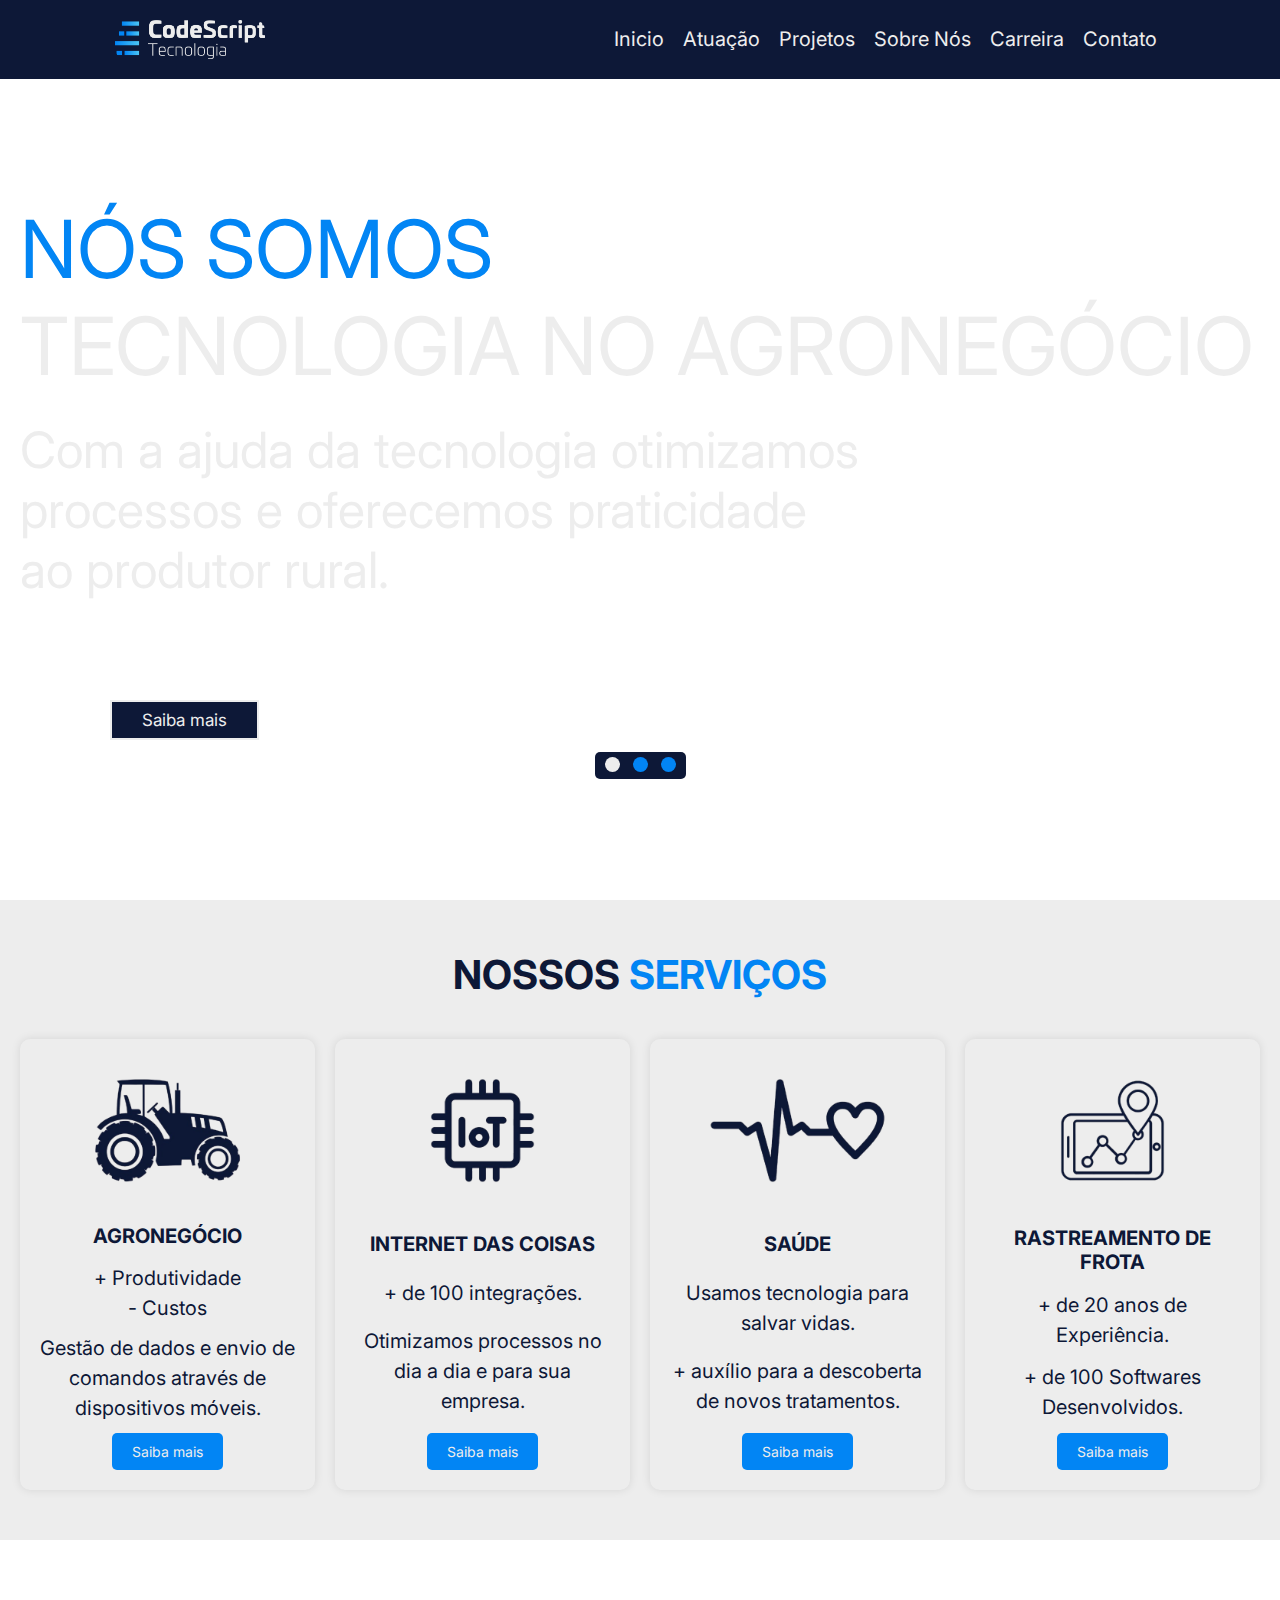
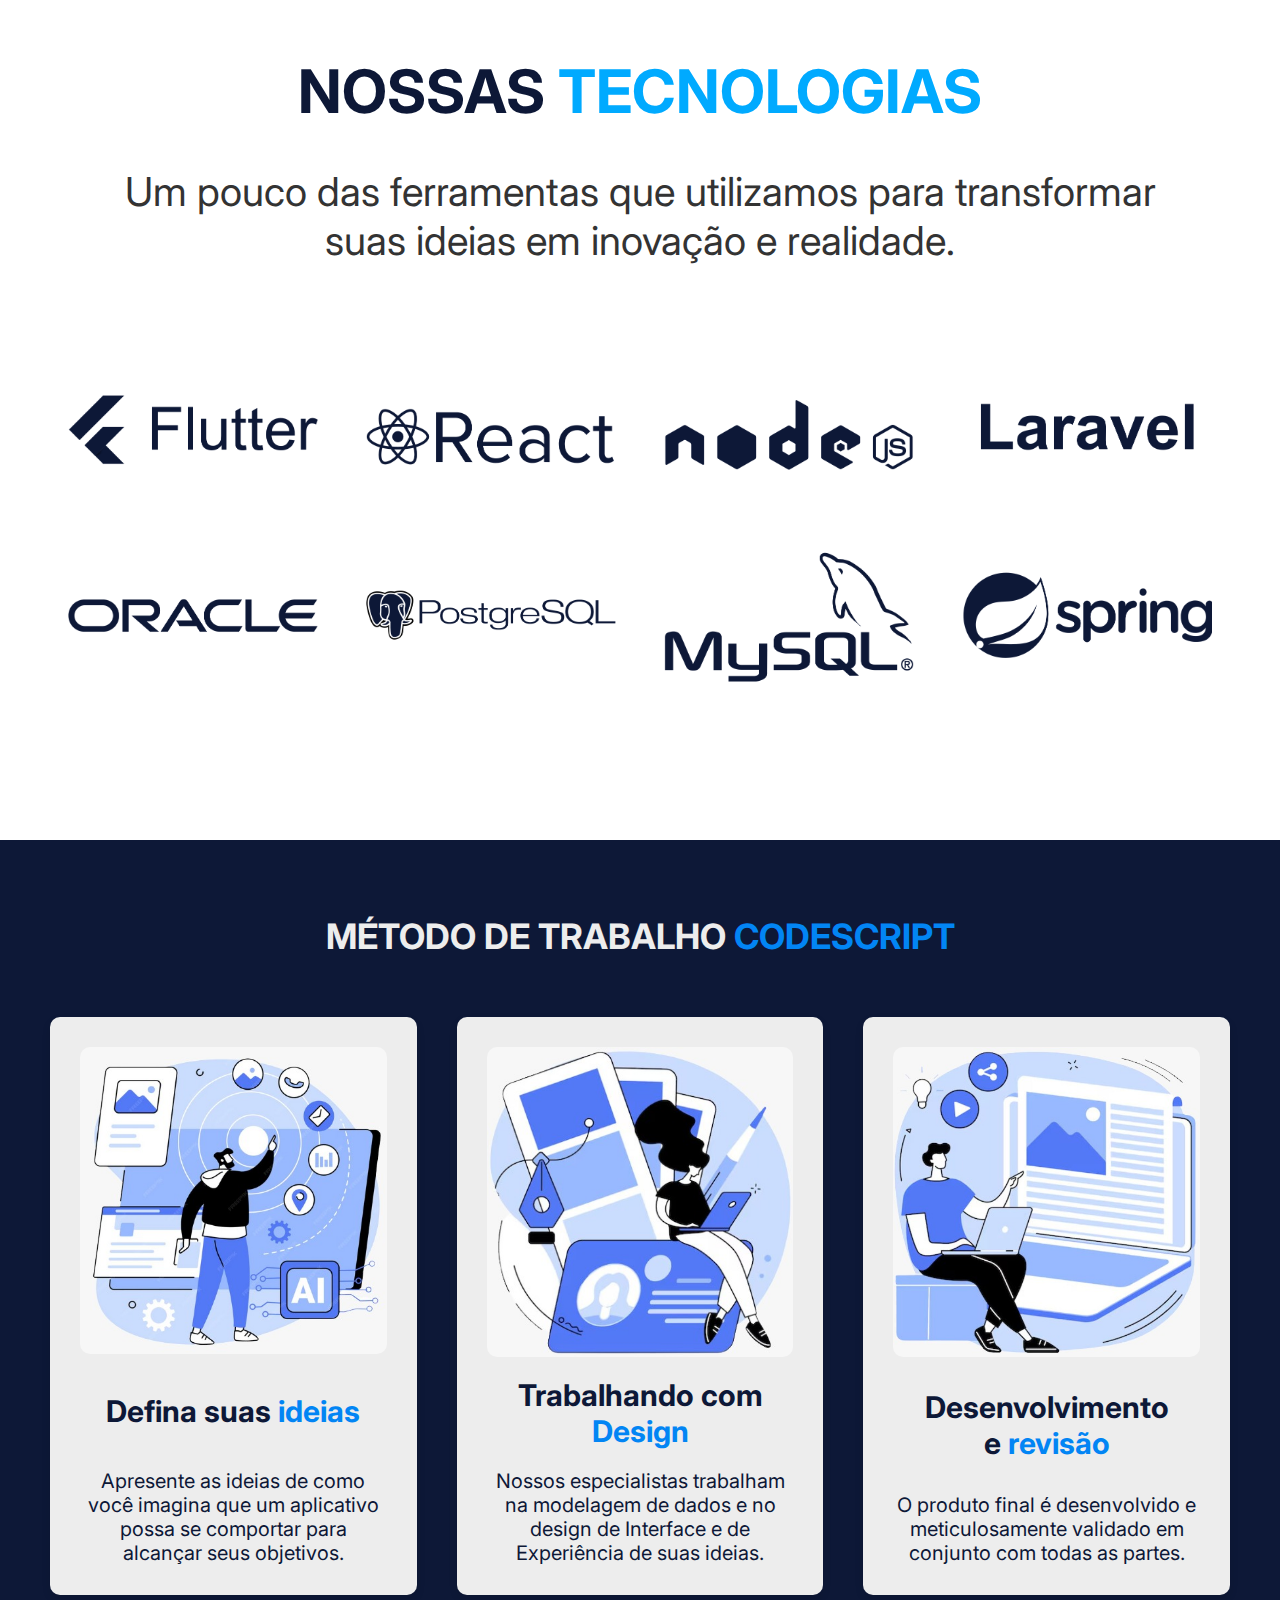
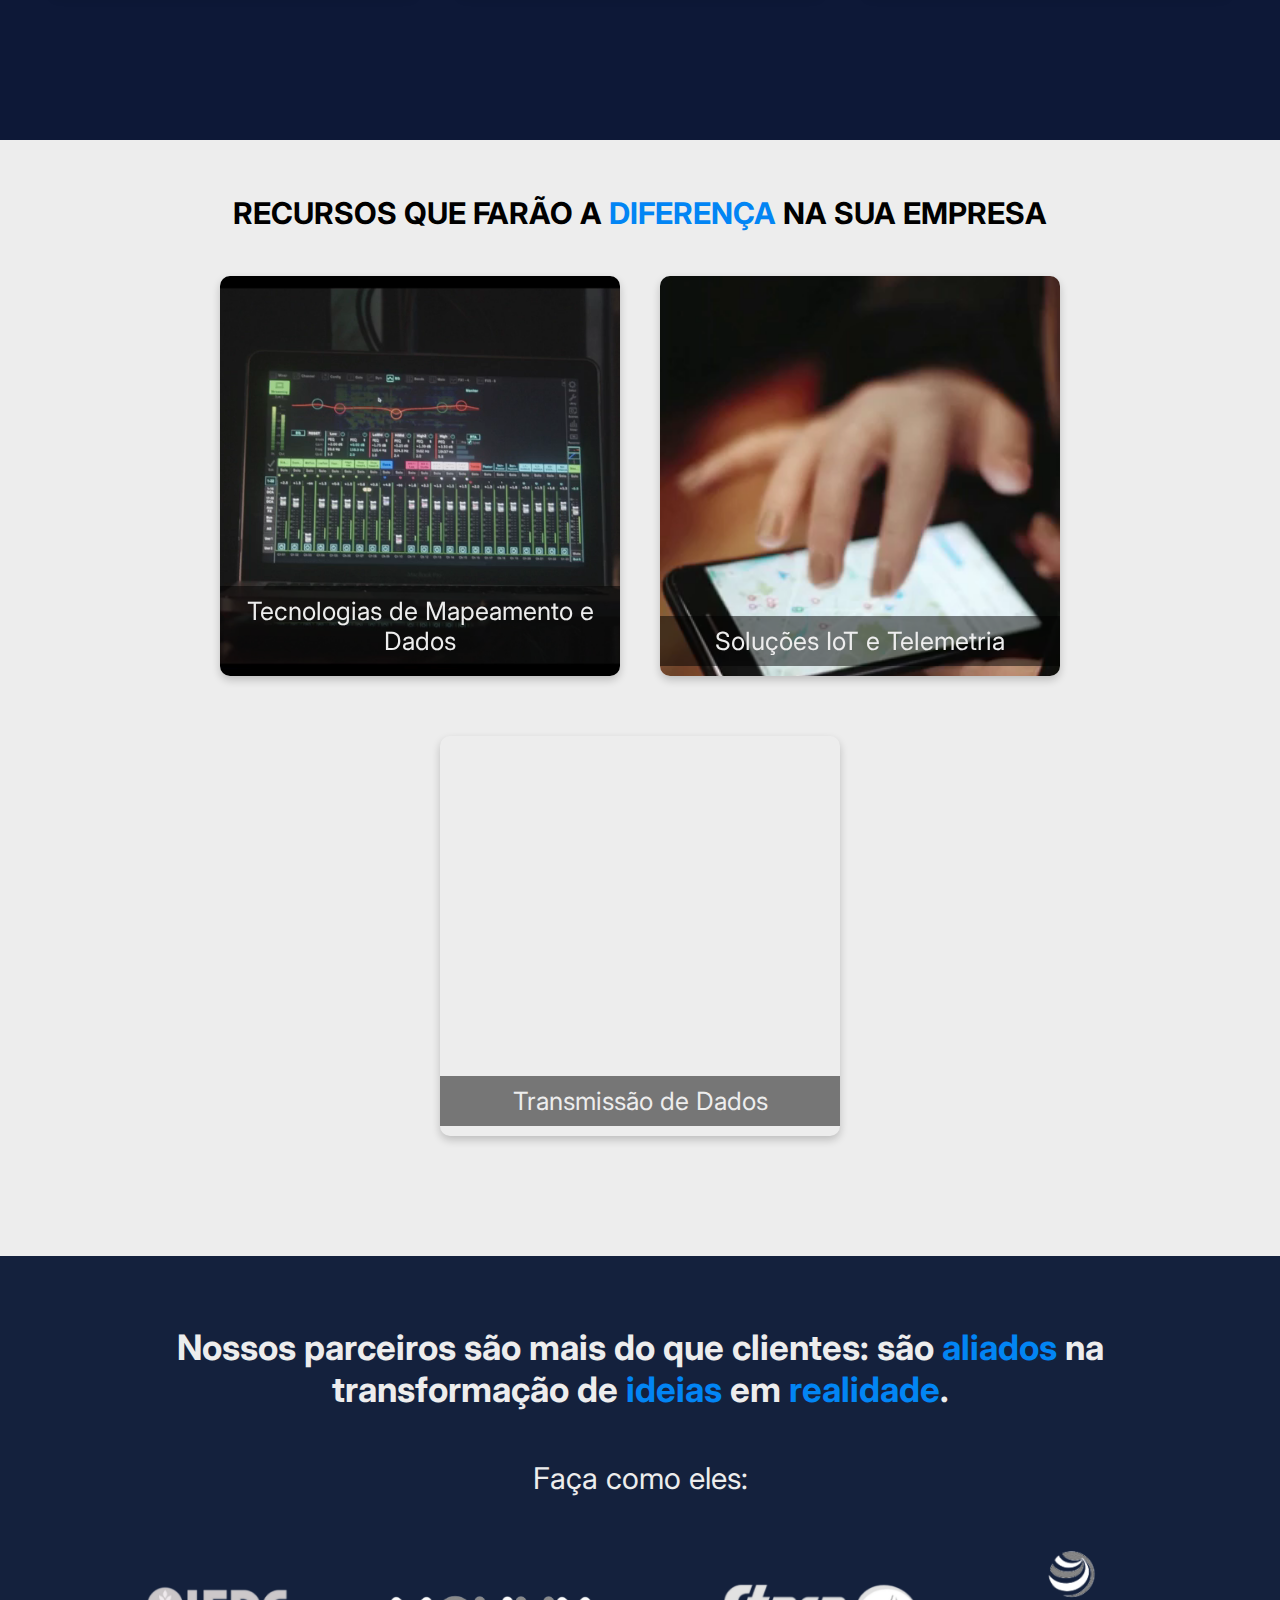
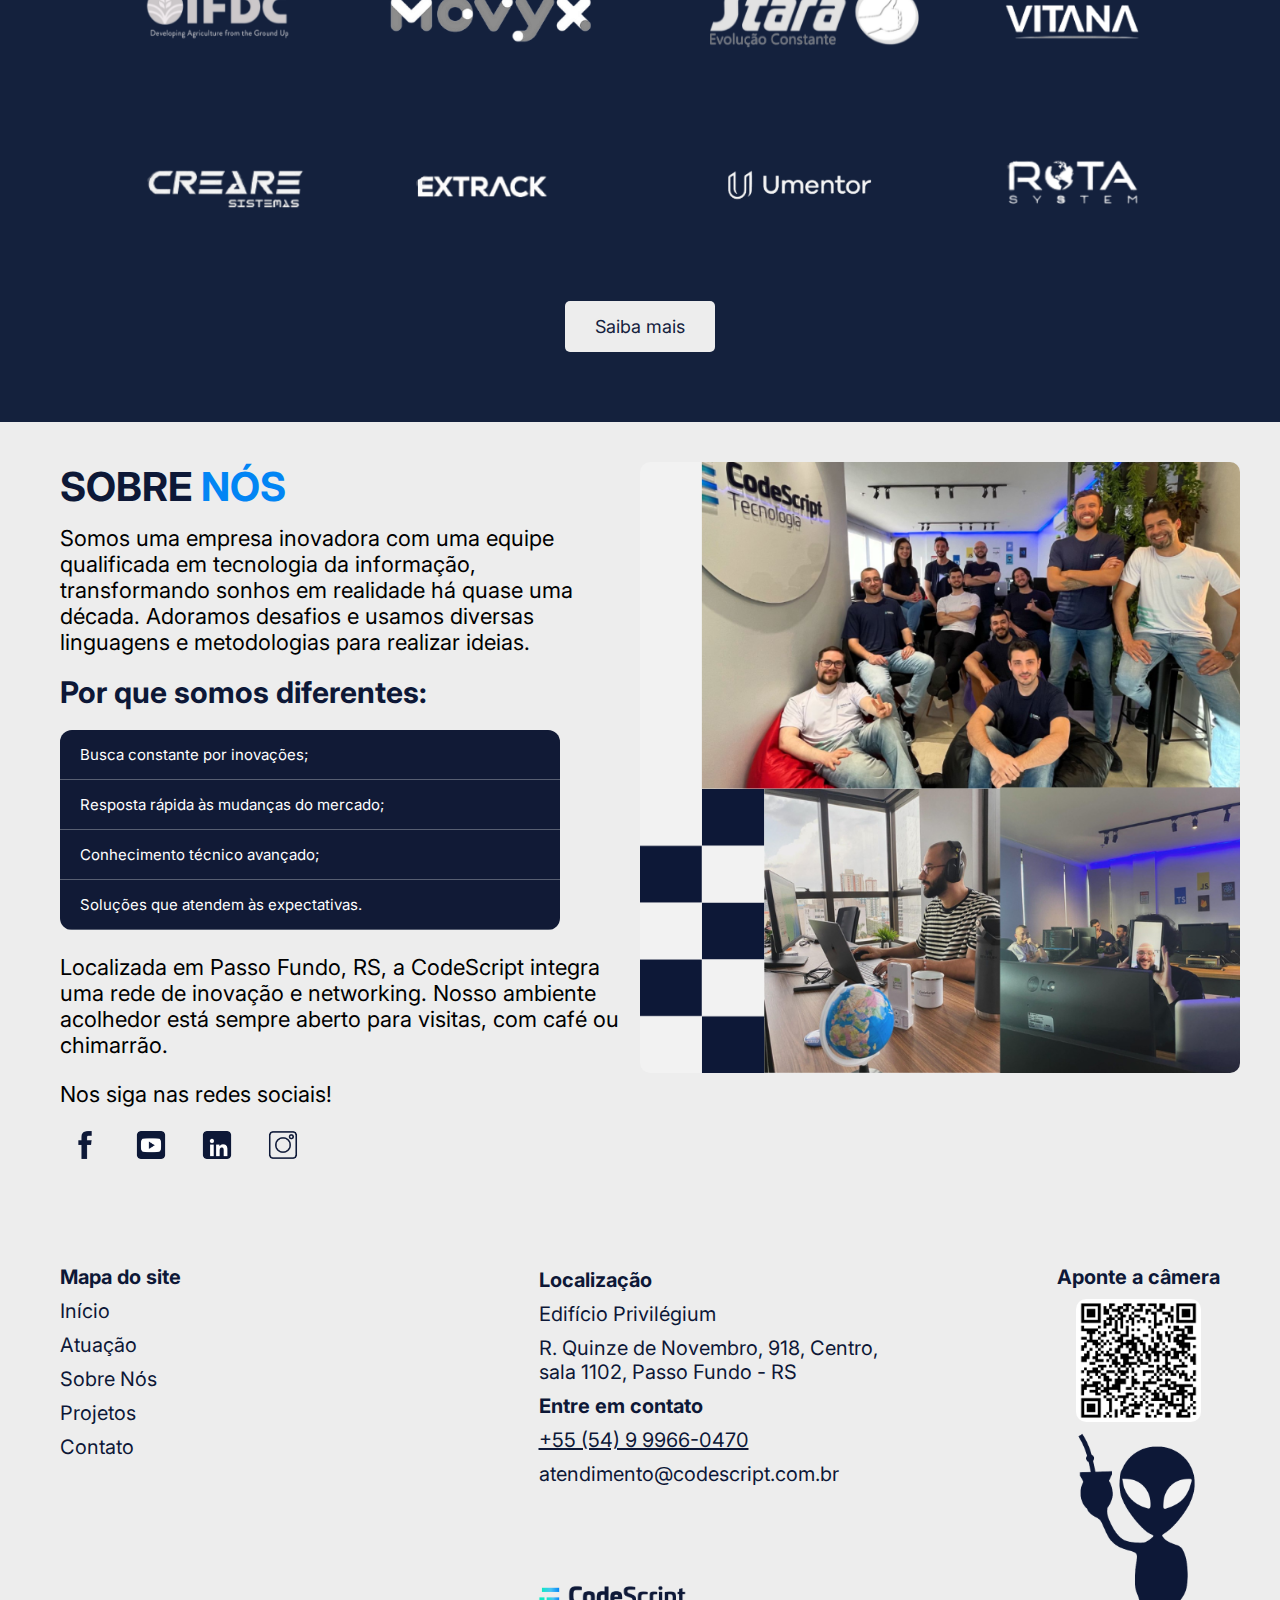
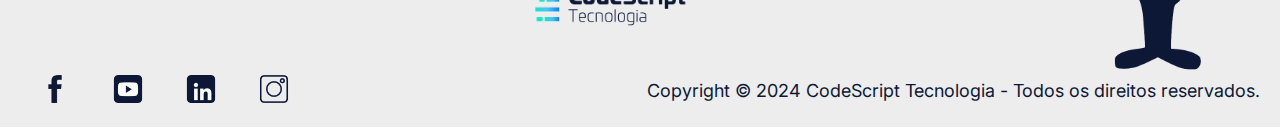
==== docs/index.html @ 676836f3 "Update index.html" ====
<!DOCTYPE html>
<html lang="pt-br">
<head>
    <meta charset="UTF-8">
    <meta name="viewport" content="width=device-width, initial-scale=1.0">
    <link rel="stylesheet" href="index.css">
    <link rel="preconnect" href="https://fonts.googleapis.com">
    <link rel="preconnect" href="https://fonts.gstatic.com" crossorigin>
    <link href="https://fonts.googleapis.com/css2?family=Inter:ital,opsz,wght@0,14..32,100..900;1,14..32,100..900&display=swap" rel="stylesheet">
    <title>Inicio - CodeScript</title>
</head>
<body>
    <header>
        <div id="menu-bar" class="fasn fa-bars">&#9776</div>
        <a href="index.html">
            <img src="./logo_branca.png" alt="Logo CodeScript" class="logo">
        </a>
        <div class="mobile-menu">
            <div class="line1"></div>
            <div class="line2"></div>
            <div class="line3"></div>
        </div>
        <nav class="navbar">
            <a href="index.html">Inicio</a>
            <div class="dropdown">
                <a href="#Atuação" class="dropbtn">Atuação</a>
                <div class="dropdown-content">
                    <a href="agronegocio.html">Agronegócio</a>
                    <a href="iot.html">IoT</a>
                    <a href="saude.html">Saúde</a>
                    <a href="rastreio.html">Rastreamento de Frota</a>
                </div>
            </div>
            <a href="index.html#redirecionando-servicos">Projetos</a>
            <a href="sobre nos.html">Sobre Nós</a>
            <a href="trabalhe-conosco.html">Carreira</a>
            <a href="fale-conosco.html">Contato</a>
        </nav>
    </header>

    <!--home inicia-->
    <section class="home" id="home">
        <div class="controles">
            <span class="video-btn active" data-src="./video-agro.mp4"></span>
            <span class="video-btn" data-src="./video-rastreio.mp4"></span>
            <span class="video-btn" data-src="./video-tecnologia.mp4"></span>
        </div>

        <div class="video-conteiner">
            <div class="overlay"> <br>TECNOLOGIA NO AGRONEGÓCIO</div>
            <div class="overlay-p">
                Com a ajuda da tecnologia otimizamos <br> 
                processos e oferecemos praticidade <br> 
                ao produtor rural.
            </div>
            <video src="./video-agro.mp4" id="video-slider" loop autoplay muted></video>
            <a href="agronegocio.html" class="btn">Saiba mais</a>
        </div>

        <div class="video-conteiner" style="display: none;">
            <div class="overlay"> <br>INOVAÇÃO EM LOGÍSTICA</div>
            <div class="overlay-p">
                Com tecnologia de ponta <br> 
                transformamos a logística veicular e 
                <br>potencializamos a eficiência do seu negócio. </div>
            <video src="./video-rotas.mp4" loop autoplay muted></video>
            <a href="rastreio.html" class="btn">Saiba mais</a>
        </div>

        <div class="video-conteiner" style="display: none;">
            <div class="overlay"> <br>O QUE VOCÊ PRECISA</div>
            <div class="overlay-p">
                Com soluções personalizadas <br> 
                atendemos às suas necessidades e impulsionamos seu sucesso. 
                <br> Conheça mais sobre nós. </div>
            <video src="./video-pc.mp4" loop autoplay muted></video>
            <a href="video-pc.mp4" class="btn">Saiba mais</a>
        </div>
    </section>
    
    <!--home chega ao fim-->

    <!--inicio section pag 2 serviços-->
    <section class="servicos" id="redirecionando-servicos">
        <h1>NOSSOS <span>SERVIÇOS</span></h1>
        <div class="container">
            <div class="servico">
                <div class="icone">
                    <img src="./trator.png" alt="Agronegócio">
                </div>
                <h2>AGRONEGÓCIO</h2>
                <p>+ Produtividade <br> - Custos</p>
                <p>Gestão de dados e envio de comandos através de dispositivos móveis.</p>
                <a href="agronegocio.html" style="text-decoration: none;">
                    <button>Saiba mais</button>
                </a>  
            </div>

            <div class="servico">
                <div class="icone">
                    <img src="./iot.png" alt="Internet das Coisas">
                </div>
                <h2>INTERNET DAS COISAS</h2>
                <p>+ de 100 integrações.</p>
                <p>Otimizamos processos no dia a dia e para sua empresa.</p>
                <a href="iot.html" style="text-decoration: none;">
                    <button>Saiba mais</button>
                </a>
            </div>

            <div class="servico">
                <div class="icone">
                    <img src="./saude.png" alt="Saúde">
                </div>
                <h2>SAÚDE</h2>
                <p>Usamos tecnologia para salvar vidas.</p>
                <p>+ auxílio para a descoberta de novos tratamentos.</p>
                <a href="saude.html" style="text-decoration: none;">
                    <button>Saiba mais</button>
                </a>
            </div>

            <div class="servico">
                <div class="icone">
                    <img src="./rastreamento.png" alt="Rastreamento de Frota">
                </div>
                <h2>RASTREAMENTO DE FROTA</h2>
                <p>+ de 20 anos de Experiência.</p>
                <p>+ de 100 Softwares Desenvolvidos.</p>
                <a href="rastreio.html" style="text-decoration: none;">
                    <button>Saiba mais</button>
                </a>
            </div>
        </div>
    </section>

    <!--fim section pag 2 serviços-->

    <!--inicio section tecnologias-->
    <section class="tecnologias">
        <h1 class="titulo-tecnologias">
            <span>NOSSAS <span class="tecnologias-azul"> TECNOLOGIAS</span></span>
        </h1>
        <p class="paragrafo-tecnologias">
            Um pouco das ferramentas que utilizamos para transformar <br>suas ideias em inovação e realidade.
        </p>
        <div class="conteudo-icones-tecnologias">
            <img src="./flutter.png" class="img-icones-tecnologias">
            <img src="./react.png" class="img-icones-tecnologias">
            <img src="./nodejs.png" class="img-icones-tecnologias">
            <img src="./laravel.png" class="img-icones-tecnologias">
            <img src="./oracle.png" class="img-icones-tecnologias">
            <img src="./postgre.png" class="img-icones-tecnologias">
            <img src="./mysql.png" class="img-icones-tecnologias">
            <img src="./spring.png" class="img-icones-tecnologias">
        </div>
    </section>
    
    <!--fim section tecnologias-->

    <!--inicio metodo de trabalho section -->
    <section class="metodo-trabalho">
        <h1>MÉTODO DE TRABALHO <span class="highlight">CODESCRIPT</span></h1>
        <div class="steps">
            <div class="step">
                <img src="./idea-icon.jpeg">
                <h2>Defina suas <span class="highlight">ideias</span></h2>
                <p>Apresente as ideias de como você imagina que um aplicativo possa se comportar para alcançar seus objetivos.</p>
            </div>
            <div class="step">
                <img src="./design-icon.jpeg">
                <h2>Trabalhando com <span class="highlight">Design</span></h2>
                <p>Nossos especialistas trabalham na modelagem de dados e no design de Interface e de Experiência de suas ideias.</p>
            </div>
            <div class="step">
                <img src="./review-icon.jpeg">
                <h2>Desenvolvimento e <span class="highlight">revisão</span></h2>
                <p>O produto final é desenvolvido e meticulosamente validado em conjunto com todas as partes.</p>
            </div>
        </div>
    </section>
<!--fim metodo de trabalho section -->

<!--inicio section carrosel de videos-->


<section class="video-section">
    <h1>RECURSOS QUE FARÃO A <span class="diferença-azul">DIFERENÇA</span> NA SUA EMPRESA</h1>
    
    <div class="cards">
      
      <!-- Card 1 -->
      <div class="card">
        <video src="./tecnologia.mp4" autoplay muted loop></video>
        <div class="title">Tecnologias de Mapeamento e Dados</div>
        <div class="hover-text">Transmissão de dados segura e simplificada, garantindo <br>conectividade total para sua empresa.</div>
      </div>
      
      <!-- Card 2 -->
      <div class="card">
        <video src="./celular.mp4" autoplay muted loop></video>
        <div class="title">Soluções IoT e Telemetria</div>
        <div class="hover-text">Soluções de Internet das Coisas e telemetria para monitorar seus ativos em tempo real, garantindo eficiência.</div>
      </div>
      
      <!-- Card 3 -->
      <div class="card">
        <video src="./dados-logistica.mp4" autoplay muted loop></video>
        <div class="title">Transmissão de Dados</div>
        <div class="hover-text">Soluções de mapeamento e gestão de dados para otimizar processos e gerar insights valiosos.</div>
      </div>
  </section>

<!--fim section carrosel de videos-->

<!--inicio section parceiros-->
<section class="partners-section">
    <div class="partners-text">
        <h2>Nossos parceiros são mais do que clientes: são <span class="highlight">aliados</span> na transformação de <span class="highlight">ideias</span> em <span class="highlight">realidade</span>.</h2>
        <p>Faça como eles:</p>
    </div>
    <div class="partners-logos">
        <img src="./parceiros.png">
    </div>
    <div class="partners-button">
        <a href="fale-conosco.html">
            <button>Saiba mais</button>
        </a>
    </div>
</section>

<!--fim section parceiros-->

<!--inicio section sobre nos-->

<section class="sobre-nos-section">
    <div class="container-sobre-nos">
        <div class="sobre-nos-texto">
            <h1>SOBRE <span class="destaque-azul">NÓS</span></h1>
            <p>
                Somos uma empresa inovadora com uma equipe qualificada em tecnologia da informação, 
                transformando sonhos em realidade há quase uma década. Adoramos desafios e usamos 
                diversas linguagens e metodologias para realizar ideias.
            </p>
            <h2>Por que somos diferentes:</h2>
            <ul class="custom-list">
                <li>
                    <span class="item-text">Busca constante por inovações;</span>
                </li>
                <li>
                    <span class="item-text">Resposta rápida às mudanças do mercado;</span>
                </li>
                <li>
                    <span class="item-text">Conhecimento técnico avançado;</span>
                </li>
                <li>
                    <span class="item-text">Soluções que atendem às expectativas.</span>
                </li>
            </ul>
            <p>
                Localizada em Passo Fundo, RS, a CodeScript integra uma rede de inovação e networking. 
                Nosso ambiente acolhedor está sempre aberto para visitas, com café ou chimarrão.
            </p>
            <p>Nos siga nas redes sociais!</p>
            <div class="redes-sociais">
                <a href="https://www.facebook.com/codescript.tech/"><img src="./face.png"></a>
                <a href="https://www.youtube.com/watch?v=Rbz7GGBr7hE"><img src="./youtube.png"></a>
                <a href="https://br.linkedin.com/company/codescript-tech"><img src="./linkedin.png"></a>
                <a href="https://www.instagram.com/codescript.tech/"><img src="./instagram.png"></a>
            </div>
        </div>
        <div class="sobre-nos-imagem">
            <img src="./equipe.png">
        </div>
    </div>
</section>

<!--fim section sobre nos-->

<!--inicio section contato e loc-->

<section class="footer">
    <div class="footer-container">
        <!-- Mapa do site -->
        <div class="site-map">
            <p><strong>Mapa do site</strong></p>
            <ul>
                <li><a href="index.html">Início</a></li>
                <li><a href="index.html#redirecionando-servicos">Atuação</a></li>
                <li><a href="sobre nos.html">Sobre Nós</a></li>
                <li><a href="index.html#slider">Projetos</a></li>
                <li><a href="trabalhe-conosco.html">Contato</a></li>
            </ul>
        </div>

        <!-- Informação de contato -->
        <div class="contact-info">
            <div class="location">
                <p><strong>Localização</strong></p>
                <p>Edifício Privilégium</p>
                <p>R. Quinze de Novembro, 918, Centro, sala 1102, Passo Fundo - RS</p>
            </div>
            <div class="contact">
                <p><strong>Entre em contato</strong></p>
                <p><a href="https://wa.me/5554999660470" class="whatsapp-link">+55 (54) 9 9966-0470</a></p>
                <p> atendimento@codescript.com.br</p>
                <img src="./logo azul.png">
            </div>
        </div>

        <!-- QR Code e ET -->
        <div class="qr-et">
            <p><strong>Aponte a câmera</strong></p>
            <img src="./qr code.png">
            <img src="./et.png" class="et-image">
        </div>
    </div>

    <!-- Rodapé inferior com mídias sociais e direitos autorais -->
    <div class="footer-bottom">
        <div class="social-media">
            <a href="https://www.facebook.com/codescript.tech/"><img src="./face.png" class="social-icon"></a>
            <a href="https://www.youtube.com/watch?v=Rbz7GGBr7hE"><img src="./youtube.png" class="social-icon"></a>
            <a href="https://br.linkedin.com/company/codescript-tech"><img src="./linkedin.png" class="social-icon"></a>
            <a href="https://www.instagram.com/codescript.tech/"><img src="./instagram.png" class="social-icon"></a>
        </div>
        <div class="legal-info">
            <p>Copyright © 2024 CodeScript Tecnologia - Todos os direitos reservados.</p>
        </div>
    </div>
</section>    

<!--fim section contato e loc-->



<script>
//inicio funcionalidade dos videos inicial clique, radio bar etc//
let menu = document.querySelector('#menu-bar');
let navbar = document.querySelector('.navbar');

menu.addEventListener('click', () => {
    menu.classList.toggle('fa-times');
    navbar.classList.toggle('active');
});

let videoBtn = document.querySelectorAll('.video-btn');
videoBtn.forEach((btn, index) => {
    btn.addEventListener('click', () => {
        // Remover a classe active de todos os botões
        document.querySelector('.controles .active').classList.remove('active');
        btn.classList.add('active');

        // Atualizar o vídeo exibido
        let src = btn.getAttribute('data-src');
        let videoSlider = document.querySelector('#video-slider');
        videoSlider.src = src;
        
        // Parar todos os vídeos antes de iniciar um novo
        videoSlider.pause();
        videoSlider.load();
        videoSlider.play();

        // Mostrar ou ocultar os links "Saiba mais" conforme o vídeo ativo
        document.querySelectorAll('.video-conteiner').forEach((container, containerIndex) => {
            container.style.display = (containerIndex === index) ? 'block' : 'none';
        });
    });
});


//fim funcionalidade dos videos inicial clique, radio bar etc//



// Função para abrir e fechar o dropdown
document.addEventListener('DOMContentLoaded', function () {
    const dropbtn = document.querySelector('.dropbtn');
    const dropdownContent = document.querySelector('.dropdown-content');

    // Função para alternar visibilidade do dropdown
    function toggleDropdown() {
        dropdownContent.classList.toggle('show');
    }

    // Adiciona listener para o botão de atuação
    dropbtn.addEventListener('click', function (event) {
        event.preventDefault(); // Impede o comportamento padrão do link

        // Verifica se está em mobile
        const isMobile = window.innerWidth <= 999; 
        if (isMobile) {
            // Redireciona para a seção "redirecionando-servicos" na página index.html
            window.location.href = "index.html#redirecionando-servicos"; 
        } else {
            // Se não estiver em mobile, abre o submenu
            toggleDropdown();
        }
    });

    // Fecha o submenu ao clicar fora dele
    window.addEventListener('click', function (event) {
        if (!dropbtn.contains(event.target) && !dropdownContent.contains(event.target)) {
            dropdownContent.classList.remove('show'); // Remove a classe 'show' para esconder
        }
    });
});

// Classe para o menu responsivo
class MobileNavbar {
    constructor(mobileMenu, navbar, navLinks) {
        this.mobileMenu = document.querySelector(mobileMenu);
        this.navbar = document.querySelector(navbar);
        this.navLinks = document.querySelectorAll(navLinks);
        this.activeClass = "active";

        this.handleClick = this.handleClick.bind(this);
    }

    handleClick() {
        this.navbar.classList.toggle(this.activeClass);
        this.mobileMenu.classList.toggle(this.activeClass);
    }

    addClickEvent() {
        this.mobileMenu.addEventListener("click", this.handleClick);
    }

    init() {
        if (this.mobileMenu) {
            this.addClickEvent();
        }
        return this;
    }
}

const mobileNavbar = new MobileNavbar(
    ".mobile-menu",
    ".navbar",      
    ".navbar a"
);
mobileNavbar.init();





function showSlide(slideNumber) {
    const slides = document.querySelectorAll('.slide');

    for (let i = 0; i < slides.length; i++) {
        const slide = slides[i];
        if (i === slideNumber - 1) {
            slide.classList.add('active');
        } else {
            slide.classList.remove('active');
        }
    }
}
// Inicializa o primeiro slide
showSlide(1);



</script>
</body>
</html>
---- docs/index.css ----
*{
    font-family: 'Inter', sans-serif; /* Aplica a fonte Inter ao corpo do documento */
    margin: 0;
    padding: 0;
    box-sizing: border-box;
    outline: none; border: none;
    text-decoration: none;
    transition: all .2s linear;
}

html{
    font-size: 62.5%;
    overflow-x: hidden;
    scroll-padding-top: 6rem; /*faz a ação de rolar ate onde cliquei no meu fixo*/
    scroll-behavior: smooth;
}

section{
    padding: 2rem 9%;
}

.titulo{
    text-align: center;
    padding: 2.5rem 0;
}

.titulo span{
    font-size: 5rem;
    color: #0d1837;
    border-radius:  .5rem;
    padding: .2rem 1rem;

}

.titulo .servicos-azul{
    color: #0285f4;
}

  /* inicio menu em mobile */
  .mobile-menu{
    cursor: pointer;
    display: none;
  
  }
  
  .mobile-menu div{
    width: 32px;
    height: 2px;
    background: #ededed;
    margin: 8px;
    transition: 0.3s;
  
  }
  

header{ /*explorar aq dps*/
    position: fixed;
    top: 0; left: 0; right: 0;
    background: #0d1837;
    z-index: 1000;
    display: flex;
    align-items: center;
    justify-content: space-between;
    padding:2rem 9%;
}

.logo {
    width: 150px; /* Ajuste o tamanho conforme necessário */
    height: auto;
    display: block;
}


header .navbar a{
    color: #ededed;
    font-size: 2rem;
    margin: 0 .8rem;
}

#menu-bar{
    color: #ededed;
    font-size: 3rem;
    padding: .5rem 1.2rem;
    cursor: pointer;
    display: none;
}

.home{
    min-height: 100vh;
    display: flex;
    align-items: center;
    justify-content: center;
    flex-flow: column;
    position: relative;
    z-index: 0;
}

/* Estilos existentes... */

.dropdown {
    position: relative;
    display: inline-block;
}

.dropdown-content {
    visibility: hidden; /* Esconde o menu inicialmente */
    opacity: 0; /* Invisível inicialmente */
    position: absolute;
    background-color: #0d1837;
    min-width: 160px;
    box-shadow: 0px 8px 16px rgba(0, 0, 0, 0.2);
    z-index: 1;
    top: 100%;
    left: 0;
    display: flex; /* Mantém o alinhamento */
    flex-direction: column; /* Mantém os itens alinhados verticalmente */
    transition: visibility 0.3s, opacity 0.3s ease-in-out; /* Transição suave */
}

.dropdown-content a {
    color: #ededed;
    padding: 12px 16px;
    text-decoration: none;
    display: block;
    font-size: 1.6rem;
    white-space: nowrap; /* Evita quebra de linha nos itens do dropdown */
}

.dropdown-content a:hover {
    background-color: #14213d;
}

/* Quando o menu estiver visível, as propriedades são alteradas */
.show {
    visibility: visible;
    opacity: 1;
}

/* Ajustes para garantir que os itens não sejam deslocados */
.navbar a, .dropdown {
    display: inline-block;
    vertical-align: middle; /* Mantém alinhamento vertical */
}

.dropdown-content {
    flex-direction: column; /* Garante que os itens fiquem em coluna */
}

.home .video-conteiner video{
    position: absolute;
    top: 0; left: 0;
    z-index: -1;
    height: 100%;
    width: 100%;
    object-fit: cover;

}

.video-conteiner .btn{
    position: absolute;
    top: 80%;
    left: 20px;
    transform: translateY(-50%);
    z-index: 2;
    background: #0d1837;
    color: #ededed;
    padding: .8rem 3rem;
    border: .2rem solid #ededed; /* Corrigido */
    cursor: pointer;
    font-size: 1.7rem;
    margin-left: 90px;

}

.home .controles{
    padding: 0.5rem;
    border-radius: 0.5rem;
    background: #0d1837;
    position: relative;
    top: 30rem;
}

.home .controles .video-btn{
    height: 1.5rem;
    width: 1.5rem;
    display: inline-block;
    border-radius: 50%;
    background: #0285f4;
    cursor: pointer;
    margin: 0 .5rem;

}


.overlay{
    display: flex;
    position: absolute;
    text-align: left;
    top: 200px; /* Ajuste a posição do texto */
    left: 20px;
    color: #ededed;
    font-size: 8rem;
    flex-wrap: nowrap; /* Garantir que o texto fique em uma única linha */
    align-items: center; /* Alinha o texto verticalmente */
}

.overlay-p{
    display: flex;
    position: absolute;
    text-align: left;
    top: 420px; /* Ajuste a posição do texto */
    left: 20px;
    color: #ededed;
    font-size: 5rem;

}

.overlay::before {
    content: "NÓS SOMOS";
    color: #0285f4;
    position: absolute;
    font-size: 8rem;
    top: 0;
    left: 0;

}


.home .controles .video-btn.active{
    background: #ededed;

}


header .navbar a:hover{
    color: #0285f4;
}


.servicos {
    text-align: center;
    padding: 50px 20px;
    background-color: #ededed;
}

.servicos h1 {
    font-size: 4rem;
    color: #0d1837;
    margin-bottom: 40px;
}

.servicos h1 span {
    color: #0285f4;
}

.container {
    display: flex;
    justify-content: space-between;
    flex-wrap: wrap;
    gap: 20px;
}

.servico {
    flex: 1 1 23%;
    background-color: #ededed;
    border-radius: 10px;
    box-shadow: 0 0 10px rgba(0, 0, 0, 0.1);
    padding: 20px;
    transition: transform 0.3s ease;
    display: flex;
    flex-direction: column; /* Para alinhar o botão no final */
    justify-content: space-between; /* Alinha os elementos internamente */
    text-align: center;
    min-height: 380px; /* Define uma altura mínima para todas as divs */
}

.servico:hover {
    transform: translateY(-10px);
}

.icone img {
    width: 100%;  /* A imagem agora vai ocupar 100% da largura da div */
    height: auto; /* Mantém a proporção da imagem */
    object-fit: contain; /* Garante que a imagem seja ajustada corretamente na div */
    margin-bottom: 20px;
}

.servico h2 {
    font-size: 20px;
    color: #0d1837;
    margin-bottom: 15px;
}

.servico p {
    color: #0d1837;
    font-size: 2rem;
    margin-bottom: 10px;
    line-height: 1.5;
}

button {
    padding: 10px 20px;
    background-color: #0285f4;
    color: #ededed;
    border-radius: 5px;
    cursor: pointer;
    font-size: 14px;
    transition: background-color 0.3s ease;
    margin-top: auto; /* Garante que o botão sempre fica no final */
}


/* inicio section projetos */
.slider-section {
    text-align: center;
    width: 100vw; /* Garante que ocupe 100% da largura da viewport */
    padding: 0; /* Remove o padding */
    background-color: #0d1837; /* Fundo azul */
}

.slider {
    max-width: 100rem; /* Define a largura máxima como 80rem */
    width: 100%; /* Responsivo, ajustável em telas menores */
    margin: 0 auto; /* Centraliza o slider horizontalmente */
    border-radius: 1rem; /* Arredondamento leve em rem */
    box-shadow: 0 0.25rem 0.9375rem rgba(0, 0, 0, 0.1); /* Sombra leve */
}


.conteudo h2{
    font-size: 4rem;
    padding-top: 50px; /* Adiciona padding para forçar espaço acima */
    color: #ededed;

}

.conteudo p{
    font-size: 3rem;
    margin-top: 2%;
    margin-bottom: 4%;
    color: #ededed;


}

.nunca-azul{
    color: #0285f4;
}


.slides {
    display: flex;
}

.slide {
    display: none; /* Oculte todos os slides por padrão */
    width: 100%; /* O slide ocupa 100% da largura do slider */
}

.slide.active {
    display: block; /* Exibe o slide ativo */
}

img {
    width: 100%; /* Faz a imagem ocupar 100% do slide */
    height: auto; /* Mantém a proporção da imagem */
    border-radius: 1rem; /* Arredondamento da imagem */
}

.controles {
    margin-top: 3rem; /* Espaço superior */
    padding-bottom: 3rem; /* Espaço inferior */
}

label {
    cursor: pointer;
    display: inline-block;
    width: 3rem; /* Largura da bolinha */
    height: 3rem; /* Altura da bolinha */
    border-radius: 50%; /* Faz a bolinha redonda */
    border: 0.3rem solid #0285f4;
    background-color: transparent; /* Cor de fundo padrão */
    transition: background-color 0.3s, border-color 0.3s; /* Transição suave */
}

input[type="radio"] {
    display: none; /* Oculta os botões de rádio */
}

input[type="radio"]:checked + label {
    background-color: #0285f4;
    border-color: #0285f4;
}

/* fim section projetos */


.tecnologias {
    position: relative;
    width: 100vw;
    min-height: 100vh; /* Ajuste para garantir que a seção ocupe no mínimo a altura da tela */
    display: flex;
    flex-direction: column;
    justify-content: center;
    align-items: center;
    padding: 100px 0; /* Aumentei o padding para dar mais espaço vertical */
}

.titulo-tecnologias {
    font-size: 6rem;
    text-align: center;
    color: #0d1837;
    margin-bottom: 40px; /* Aumentei a margem inferior para mais espaço abaixo do título */
}

.tecnologias-azul {
    color: #00aaff;
}

.paragrafo-tecnologias {
    font-size: 4rem;
    text-align: center;
    color: #333;
    margin-bottom: 60px; /* Aumentei a margem inferior para dar mais espaço antes dos ícones */
}

.conteudo-icones-tecnologias {
    display: grid;
    grid-template-columns: repeat(4, 1fr); /* 4 colunas no total */
    grid-auto-rows: auto; /* A altura das linhas será ajustada automaticamente */
    gap: 40px; /* Espaçamento entre os itens */
    width: 90%;
    max-width: 1400px;
    margin: 0 auto; /* Centraliza a seção */
    padding: 40px 0;
    justify-items: center; /* Centraliza os itens em cada coluna */
}

.img-icones-tecnologias {
    width: 250px; /* Tamanho dos ícones */
    transition: transform 0.3s ease;
}

.img-icones-tecnologias:hover {
    transform: scale(1.15);
}


/*fim estilo da section tecnologias*/

/*inicip estilo da section metodo de trabalho*/

.metodo-trabalho {
    text-align: center;
    padding: 50px 20px;
    background-color: #0d1837;
    color: #0d1837;
    min-height: 100vh; /* Garante que a seção ocupe toda a altura da janela */
}

.metodo-trabalho h1 {
    font-size: 3.5rem;
    color: #ededed;
    margin-bottom: 50px;
    margin-top: 25px;
}

.highlight {
    color: #0285f4;
}

.steps {
    display: flex;
    justify-content: space-between;
    align-items: stretch; /* Alinhando todos os cards com a mesma altura */
    gap: 20px;
    max-width: 1200px;
    margin: 0 auto;
}

.step {
    background-color: #ededed;
    padding: 30px; /* Aumentei o padding */
    border-radius: 10px;
    box-shadow: 0 4px 8px rgba(0, 0, 0, 0.1);
    flex: 1 1 100%; /* Ajusta a largura dos cards */
    max-width: 450px; /* Aumentei o max-width */
    text-align: center;
    margin: 10px; /* Adicionei uma margem para espaçamento */
    display: flex;
    flex-direction: column;
    justify-content: space-between; /* Garante que o conteúdo dentro do card também seja distribuído corretamente */
    transition: transform 0.3s ease, box-shadow 0.3s ease;

}

.step {
    transition: transform 0.3s ease, box-shadow 0.3s ease;
}

.step:hover {
    transform: translateY(-10px);
    box-shadow: 0 8px 16px rgba(0, 0, 0, 0.2);
}

.step h2 {
    font-size: 3rem;
    padding: 20px;
}

.step p {
    font-size: 2rem;
    color: #0d1837;
}

.step img {
    width: 100%;  /* A imagem agora vai ocupar 100% da largura da div */
    height: auto; /* Mantém a proporção da imagem */
    object-fit: contain; /* Garante que a imagem seja ajustada corretamente na div */
}


/*fim da section metodo de trabalho*/


/*inicio da section carrosel de videos*/

.video-section {
    background-color: #ededed;
    padding: 20px 40px 100px 40px; /* Reduz o padding-top, aumenta o padding-bottom */
    text-align: center;
    display: flex;
    flex-direction: column; /* Organiza os elementos em coluna */
    align-items: center; /* Centraliza o conteúdo horizontalmente */
  }
  
  .video-section h1 {
    margin-top: 35px;
    margin-bottom: 45px;
    font-size: 3rem;
  }

  .card .title{
    font-size: 2.5rem;
  }

  
  .video-section .diferença-azul{
    color: #0285f4;
  }

  .cards {
    display: flex;
    justify-content: center;
    gap: 40px;
    flex-wrap: wrap; /* Permite quebra de linha em telas menores */

  }
  
  .card {
    position: relative;
    width: 400px;
    height: 400px;
    overflow: hidden;
    border-radius: 10px;
    box-shadow: 0 4px 8px rgba(0, 0, 0, 0.2);
    transition: transform 0.3s ease;
    margin-bottom: 20px; /* Adicionei um espaçamento inferior entre os cards */

  }
  
  .card:hover {
    transform: translateY(-10px);
  }

  /* Estilo do vídeo */
  .card video {
    width: 100%;
    height: 100%;
    object-fit: cover;
  }
  
  /* Estilo do título */
  .title {
    position: absolute;
    bottom: 10px;
    left: 0;
    right: 0;
    padding: 10px;
    background: rgba(0, 0, 0, 0.5);
    color: #ededed;
    font-size: 18px;
    text-align: center;
  }
  
  /* Texto ao passar o mouse */
  .hover-text {
    position: absolute;
    top: 0;
    left: 0;
    right: 0;
    bottom: 0;
    background: rgba(0, 0, 0, 0.7);
    color: #ededed;
    display: flex;
    align-items: center;
    justify-content: center;
    font-size: 2rem;
    opacity: 0;
    transition: opacity 0.3s ease;
  }

  /* Mostrar o texto ao passar o mouse */
  .card:hover .hover-text {
    opacity: 1;
  }

/*fim da section carrosel de videos*/



/*estilo da section parceiros*/

.partners-section {
    text-align: center;
    background-color: #14213d;
    width: 100%;
    margin: 0 auto; /* Centraliza a section */
    min-height: 600px; /* Aumenta a altura da section */
    display: flex;
    flex-direction: column;
    justify-content: center; /* Centraliza o conteúdo verticalmente */
}


.partners-text h2 {
    font-size: 3.5rem;
    margin-top: 50px;
    margin-bottom: 50px;
    color: #ededed;
}

.partners-text p {
    font-size: 3rem;
    margin-bottom: 50px;
    color: #ededed;
}

.highlight {
    color: #0285f4;
    font-weight: bold;
}

.partners-logos {
    display: flex;
    justify-content: center; /* Centraliza a imagem horizontalmente */
    margin-bottom: 40px;
    width: 100%; /* Garante que ocupe a largura total */
}


.partners-logos img {
    width: 95%; /* Aumenta a largura da imagem para 120% do contêiner */
    max-width: 100%; /* Impede que a imagem ultrapasse a largura do contêiner */
    height: auto; /* Mantém a proporção da imagem */
    margin: 0 auto; /* Centraliza a imagem */
}

.partners-button button {
    margin-top: 50px;
    margin-bottom: 50px;
    background-color: #ededed;
    color: #14213d;
    border: none;
    padding: 15px 30px;
    font-size: 18px;
    border-radius: 5px;
    cursor: pointer;
    transition: background-color 0.3s ease;
}

.partners-button button:hover {
    background-color: #0285f4;
    color: #ededed;
}

/*fim da section parceiros*/


/* Section Sobre Nós */
.sobre-nos-section {
    padding: 40px 0;
    background-color: #ededed;
}

/* Container flexível */
.container-sobre-nos {
    display: flex;
    justify-content: space-between;
    align-items: flex-start;
    width: 100%;
    max-width: 1200px;
    margin: 0 auto;
    flex-wrap: wrap; /* Para permitir empilhamento em telas pequenas */
}

/* Ajuste do texto */
.sobre-nos-texto {
    font-size: 2.2rem;
    width: 50%;
    padding: 20px;
    box-sizing: border-box;
    text-align: left;
}

.sobre-nos-texto h1 {
    font-size: 4rem;
    color: #0d1837;
    margin-bottom: 10px;
    margin-top: -20px;
}

.sobre-nos-texto h2 {
    font-size: 3rem;
    color: #0d1837;
    margin-bottom: 10px;
    margin-top: 10px;
}

.sobre-nos-texto h1 .destaque-azul {
    color: #0285f4;
}

/* Custom list estilo */
.custom-list {
    list-style: none;
    padding: 0;
    margin: 20px 0;
    width: 100%;
    max-width: 400px;
    background-color: #0d1837;
    border-radius: 12px;
    overflow: hidden;
}

.custom-list li {
    padding: 15px 20px;
    font-size: 1.5rem;
    background: rgba(63, 49, 49, 0.1);
    border-bottom: 1px solid rgba(255, 255, 255, 0.3);
    color: #fff;
    text-align: left;

}

.custom-list li {
    transition: transform 0.3s ease;
}
.custom-list li:hover {
    transform: scale(1.05); /* Aumenta levemente o item */
}


.sobre-nos-texto p {
    padding: 4px 0;
    font-size: 2.2rem;
    margin-bottom: 15px;
    margin-top: 10px;
}

/* Redes Sociais */
.redes-sociais {
    margin-top: 20px;
}

.redes-sociais img {
    width: 50px;
    margin-right: 10px;
}

/* Ajuste da imagem */
.sobre-nos-imagem {
    width: 50%; /* Ajuste para 50% como padrão */
}

.sobre-nos-imagem img {
    width: 100%;
    height: auto;
}


/*inicio da section contato e loc*/

.footer {
    background-color: #ededed;
    padding: 20px;
    color: #0d1837;
    text-align: center;
    
}

.footer-container {
    display: flex;
    justify-content: space-between;
    align-items: flex-start;
    padding: 20px;
    border-top: 1px solid #ededed;
    height: 400px;
    margin-left: 20px;
    font-size: 20px; /* Ajuste o tamanho base do texto */

}


.contact-info {
    width: 30%;
    height: 100%;
    text-align: left;
    margin-top: -7px;
}

.site-map{
    width: 30%;
    height: 100%;
    text-align: left;
}


.site-map ul {
    list-style-type: none;
    padding: 0;
    margin-top: 10px;
}

.site-map li {
    margin-bottom: 10px;
}

.site-map a {
    text-decoration: none;
    color: #0d1837;
    font-size: 20px; /* Aumentar o tamanho do texto */

}

.contact-info p {
    align-items: center;
    margin-top: 10px;
    margin-left: -20px;
    font-size: 20px; /* Aumentar o tamanho do texto */

}

.contact img {
    width: 200px; /* Defina o tamanho da logo */
    height: auto;
    margin-top: 80px;
    margin-left: -50px;
}

.qr-et {
    text-align: center;
    margin-right: 20px;
}

.qr-et img{
    width: 125px; /* Tamanho reduzido do ET */
    height: auto;
    margin-top: 10px; /* Menor margem */
    display: block;
    margin-left: auto;
    margin-right: auto; /* Centralizar a imagem do ET */
}

.footer-bottom {
    margin-top: 20px;
    border-top: 1px solid #ededed;
    padding-top: 10px;
    display: flex;
    justify-content: space-between;
    align-items: center;
}

.social-media a {
    margin: 0 10px;
    font-size: 18px; /* Aumentar o tamanho do texto */

}

.social-icon {
    width: 50px; /* Tamanho dos ícones de redes sociais */
    height: auto;
}

.legal-info {
    font-size: 18px;
}

.whatsapp-link {
    text-decoration: underline;
    color: inherit; /* Mantém a cor original do texto */
}
.whatsapp-link:hover {
    color: #25D366; /* Cor verde do WhatsApp ao passar o mouse */
}

@media (max-width: 999px) {
    /* Ajustes gerais para o menu em mobile */
    .navbar {
      display: flex;
      position: absolute;
      top: 8vh;
      right: 0;
      width: 50vw;
      height: 92vh;
      background: #0d1837;
      flex-direction: column;
      align-items: center;
      justify-content: space-around;
      transform: translateX(100%);
      transition: transform 0.3s ease-in;
    }
  
    .navbar a {
      margin-left: 0;
      opacity: 0;
      transform: translateX(50px);
      transition: opacity 0.5s ease, transform 0.5s ease; /* Sem keyframes */
    }
  
    .mobile-menu {
      display: block;
    }
  
    .navbar.active {
      transform: translateX(0);
    }
  
    .navbar.active a {
      opacity: 1;
      transform: translateX(0);
    }
  
    .mobile-menu.active .line1 {
      transform: rotate(-45deg) translate(-8px, 8px);
    }
  
    .mobile-menu.active .line2 {
      opacity: 0;
    }
  
    .mobile-menu.active .line3 {
      transform: rotate(45deg) translate(-5px, -7px);
    }
  
    .dropdown-content {
      display: none !important;
    }
  
  }


/* Responsividade */
@media (max-width: 768px) {
    .titulo-tecnologias {
        font-size: 4rem;
    }

    .paragrafo-tecnologias {
        font-size: 2rem;
    }

    .conteudo-icones-tecnologias {
        grid-template-columns: repeat(auto-fit, minmax(150px, 1fr)); /* Ajuste para telas menores */
        gap: 30px; /* Reduzi o espaçamento */
    }

    .img-icones-tecnologias {
        width: 150px; 
    }
}


/* Responsividade */
@media (max-width: 768px) {
    .titulo-tecnologias {
        font-size: 4rem;
    }

    .paragrafo-tecnologias {
        font-size: 2rem;
    }

    .conteudo-icones-tecnologias {
        grid-template-columns: repeat(auto-fit, minmax(150px, 1fr)); /* Ajuste para telas menores */
        gap: 30px; /* Reduzi o espaçamento */
    }

    .img-icones-tecnologias {
        width: 150px; /* Tamanho ajustado para telas menores */
    }
}

@media (max-width: 480px) {
    .conteudo-icones-tecnologias {
        grid-template-columns: repeat(auto-fit, minmax(120px, 1fr)); /* Ajuste para telas pequenas */
        gap: 20px;
    }

    .img-icones-tecnologias {
        width: 120px; /* Ajuste para telas pequenas */
    }
}


/* Estilos responsivos para telas menores */
@media (max-width: 768px) {
    .steps {
        flex-direction: column;
        align-items: center;
    }

    .step {
        max-width: 100%; /* Faz os cards ocuparem toda a largura em telas menores */
    }
}

 /* Estilos responsivos para telas menores */
 @media (max-width: 768px) {
    .cards {
        flex-direction: column; /* Alinha os cards em coluna em telas menores */
        align-items: center;
    }

    .card {
        width: 100%; /* Faz os cards ocuparem toda a largura disponível */
        max-width: 400px; /* Limita o tamanho máximo */
    }
}

/* Responsividade para tablets e celulares */
@media (max-width: 768px) {
    .container-sobre-nos {
        flex-direction: column;
        align-items: center;
    }

    .sobre-nos-texto {
        width: 100%;
        text-align: center;
    }

    .sobre-nos-imagem {
        width: 100%;
        margin-top: 20px;
    }

    .sobre-nos-texto h1, 
    .sobre-nos-texto h2, 
    .sobre-nos-texto ul li, 
    .sobre-nos-texto p {
        font-size: 1.8rem; /* Ajuste do tamanho da fonte */
    }

    .sobre-nos-texto h1 {
        font-size: 2.5rem;
    }

    .sobre-nos-texto h2 {
        font-size: 2.2rem;
    }

    .custom-list {
        margin: 20px auto; /* Adiciona margin automática nas laterais para centralizar */
        max-width: 90%; /* Ajusta a largura para telas menores */
    }

    /* Ajuste dos itens da lista */
    .custom-list li {
        font-size: 1.4rem; /* Tamanho menor para caber bem na tela */
    }
}

/* Responsividade para telas maiores */
@media (min-width: 1024px) {
    .custom-list {
        max-width: 500px;
    }
}




/* Responsividade */
@media (max-width: 768px) {

    .servico {
        flex: 1 1 100%; /* Um card por linha em dispositivos menores */
    }

    .servicos h1 {
        font-size: 2.5rem; /* Tamanho do título ainda menor para smartphones */
    }
    


    .footer-container {
        flex-direction: column; /* Empilhar os elementos verticalmente */
        height: auto; /* Ajuste automático de altura */
        margin-left: 0; /* Remover margem à esquerda */
    }

    .contact-info, .site-map, .qr-et {
        width: 100%; /* Ocupar 100% da largura no mobile */
        text-align: center; /* Centralizar o texto e os elementos */
        margin-top: 20px; /* Adicionar espaçamento entre as seções */
    }

    .contact-info p, .site-map a, .site-map ul, .site-map li {
        font-size: 18px; /* Reduzir o tamanho do texto para mobile */
    }

    .contact img {
        width: 150px; /* Ajuste o tamanho da imagem da logo no mobile */
        margin-left: 0; /* Centralizar a logo no mobile */
    }

    .qr-et img {
        width: 100px; /* Tamanho reduzido do QR e ET no mobile */
    }

    .qr-et .et-image{
        padding-right: 20px;
    }

    .footer-bottom {
        flex-direction: column; /* Organizar o footer-bottom verticalmente no mobile */
        align-items: center; /* Centralizar conteúdo */
        margin-top: 20px;
    }

    .social-media {
        margin-top: 10px; /* Espaçamento adicional entre os elementos no mobile */
    }

    .social-media a {
        font-size: 16px; /* Tamanho do texto das redes sociais no mobile */
    }

    .social-icon {
        width: 40px; /* Tamanho menor para ícones de redes sociais */
    }

    .legal-info {
        font-size: 16px; /* Ajuste de tamanho para texto legal */
        margin-top: 15px;
    }
}





@media (max-width: 1040px) {
    .home{
        position: relative;
        height: 100vh;
    }

    .video-conteiner{
        position: absolute;
        top: 0;
        left: o;
        z-index: -3;
        width: 100%;
        height: 100%;
        overflow: hidden;

    }

    #video-slider{
    position: relative;
    top: 50%;
    left: 50%;
    object-fit: cover;
    width: 100%;
    height: 100%;
    transform: translate(-50%,-50%);

    }
}



   /* Estilos gerais para dispositivos com largura máxima de 999px (smartphones) */
@media (max-width: 999px) { /* Smartphones */
    .overlay {
        display: flex;
        position: absolute;
        text-align: left;
        top: 200px; /* Ajuste a posição do texto */
        left: 20px;
        color: #ededed;
        font-size: 4rem; /* Tamanho da fonte para smartphones */
        flex-wrap: nowrap; /* Garantir que o texto fique em uma única linha */
        align-items: center; /* Alinha o texto verticalmente */
    }
    
    .overlay-p {
        display: flex;
        position: absolute;
        text-align: left;
        top: 380px; /* Ajuste a posição do texto */
        left: 20px;
        color: #ededed;
        font-size: 2rem; /* Tamanho da fonte do parágrafo para smartphones */
    }
    
    .overlay::before {
        content: "NÓS SOMOS";
        color: #0285f4;
        position: absolute;
        font-size: 4rem; /* Tamanho da fonte do título para smartphones */
        top: 0;
        left: 0;
    }
}



/* Adicionando ajustes para dispositivos menores, como smartphones pequenos */
@media (max-width: 480px) { /* Smartphones pequenos */
    .overlay {
        top: 180px; /* Ajuste de posição para smartphones pequenos */
        left: 10px; /* Redução da distância da borda */
        font-size: 3rem; /* Tamanho da fonte para smartphones pequenos */
    }
    
    .overlay-p {
        top: 320px; /* Ajustar o parágrafo para smartphones pequenos */
        left: 10px; /* Redução da distância da borda */
        font-size: 2rem; /* Tamanho da fonte do parágrafo para smartphones pequenos */
    }

    .overlay::before {
        font-size: 3rem; /* Reduzir tamanho do "NÓS SOMOS" para smartphones pequenos */
    }
}

/* Estilos gerais para iPhones até o iPhone 5 (largura máxima de 320px) */
@media (max-width: 320px) { /* iPhone 5 e 5s */
    .overlay {
        top: 160px; /* Ajuste de posição para iPhone 5 */
        left: 10px; /* Redução da distância da borda */
        font-size: 3rem; /* Tamanho da fonte para iPhone 5 */
    }
    
    .overlay-p {
        top: 280px; /* Ajustar o parágrafo para iPhone 5 */
        left: 10px; /* Redução da distância da borda */
        font-size: 1.5rem; /* Tamanho da fonte do parágrafo para iPhone 5 */
    }

    .overlay::before {
        font-size: 3rem; /* Reduzir tamanho do "NÓS SOMOS" para iPhone 5 */
    }
}


@media (max-width: 768px) {
    .servico {
        flex: 1 1 100%; /* Um card por linha em dispositivos menores */
    }

    .servicos h1 {
        font-size: 2.5rem; /* Tamanho do título ainda menor para smartphones */
    }
    

}

@media (max-width: 480px) {
    .servico h2 {
        font-size: 18px; /* Tamanho do título menor para smartphones pequenos */
    }

    .servico p {
        font-size: 1.2rem; /* Tamanho do parágrafo menor para smartphones pequenos */
    }

    button {
        font-size: 12px; /* Tamanho do botão menor para smartphones pequenos */
    }

}



/* Ajuste para smartphones */
@media (max-width: 768px) {
    .slider-section {
        padding: 0;
        width: 100vw;
    }

    .slider {
        max-width: 100rem; /* Reduz ainda mais a largura máxima */
        width: 100%;
        margin: 0 auto;
    }

    .conteudo h2 {
        text-align: left;
        font-size: 3rem; /* Ajuste do tamanho da fonte para telas menores */
        margin-top: 0; /* Remove a margem superior para subir o h2 */
        margin-left: 20px; /* Centraliza horizontalmente com margens automáticas */
        margin-right: auto;
        max-width: 100%; /* Controla a largura máxima do conteúdo */
    }
    
    .conteudo p {
        text-align: left;
        font-size: 1.5rem; /* Tamanho menor para uma melhor adaptação em telas pequenas */
        margin-bottom: 3%;
        margin-left: 20px; /* Centraliza horizontalmente com margens automáticas */
        margin-right: auto;
        max-width: 100%; /* Controla a largura máxima do conteúdo */
    }

    img {
        width: 100%; /* Responsivo para telas menores */
        height: auto;
        border-radius: 1rem;
    }

    .controles {
        margin-top: 1.5rem;
        padding-bottom: 1.5rem;
    }

    label {
        width: 2rem; /* Bolinha menor para smartphones */
        height: 2rem;
    }
}

/* Responsividade para tablets comuns, como iPad e tablets Android (largura máxima de 1024px) */
@media (min-width: 769px) and (max-width: 1024px) {

    /* Ajuste das tecnologias */
    .titulo-tecnologias {
        font-size: 5rem;
    }

    .paragrafo-tecnologias {
        font-size: 2.5rem;
    }

    .conteudo-icones-tecnologias {
        grid-template-columns: repeat(auto-fit, minmax(200px, 1fr));
        gap: 40px;
    }

    .img-icones-tecnologias {
        width: 200px;
    }

    /* Cards para tablets */
    .cards {
        flex-direction: row;
        justify-content: space-between;
    }

    .card {
        width: 45%;
        max-width: 600px;
    }

    /* Seção sobre nós */
    .container-sobre-nos {
        flex-direction: row;
        justify-content: space-between;
    }

    .sobre-nos-imagem, .sobre-nos-texto {
        width: 45%;
    }

    .sobre-nos-texto h1 {
        font-size: 3rem;
    }

    .sobre-nos-texto h2 {
        font-size: 2.5rem;
    }

    .sobre-nos-texto ul li, .sobre-nos-texto p {
        font-size: 2rem;
    }

    /* Ajuste dos cards de serviço */
    .servico {
        flex: 1 1 45%; /* Dois cards por linha */
    }

    .servicos h1 {
        font-size: 3rem;
    }

    /* Ajustes de slider */
    .slider-section {
        width: 100vw;
        padding: 0;
    }

    .slider {
        max-width: 100rem;
    }

    .conteudo h2 {
        font-size: 3rem;
        text-align: left;
    }

    .conteudo p {
        font-size: 2.5rem;
        margin-left: 20px;
    }

    img {
        width: 100%;
        height: auto;
        border-radius: 1rem;
    }

    /* Ajustes do footer */
    .footer-container {
        flex-direction: row;
        justify-content: space-around;
        height: auto;
    }

    .contact-info, .site-map, .qr-et {
        width: 30%;
        text-align: left;
        margin-top: 0;
    }

    .contact img {
        width: 200px;
        margin-left: 0;
    }

    .qr-et img {
        width: 150px;
    }

    .footer-bottom {
        flex-direction: row;
        justify-content: space-between;
    }

    .social-media a {
        font-size: 18px;
    }

    .social-icon {
        width: 50px;
    }

    .legal-info {
        font-size: 18px;
    }
}
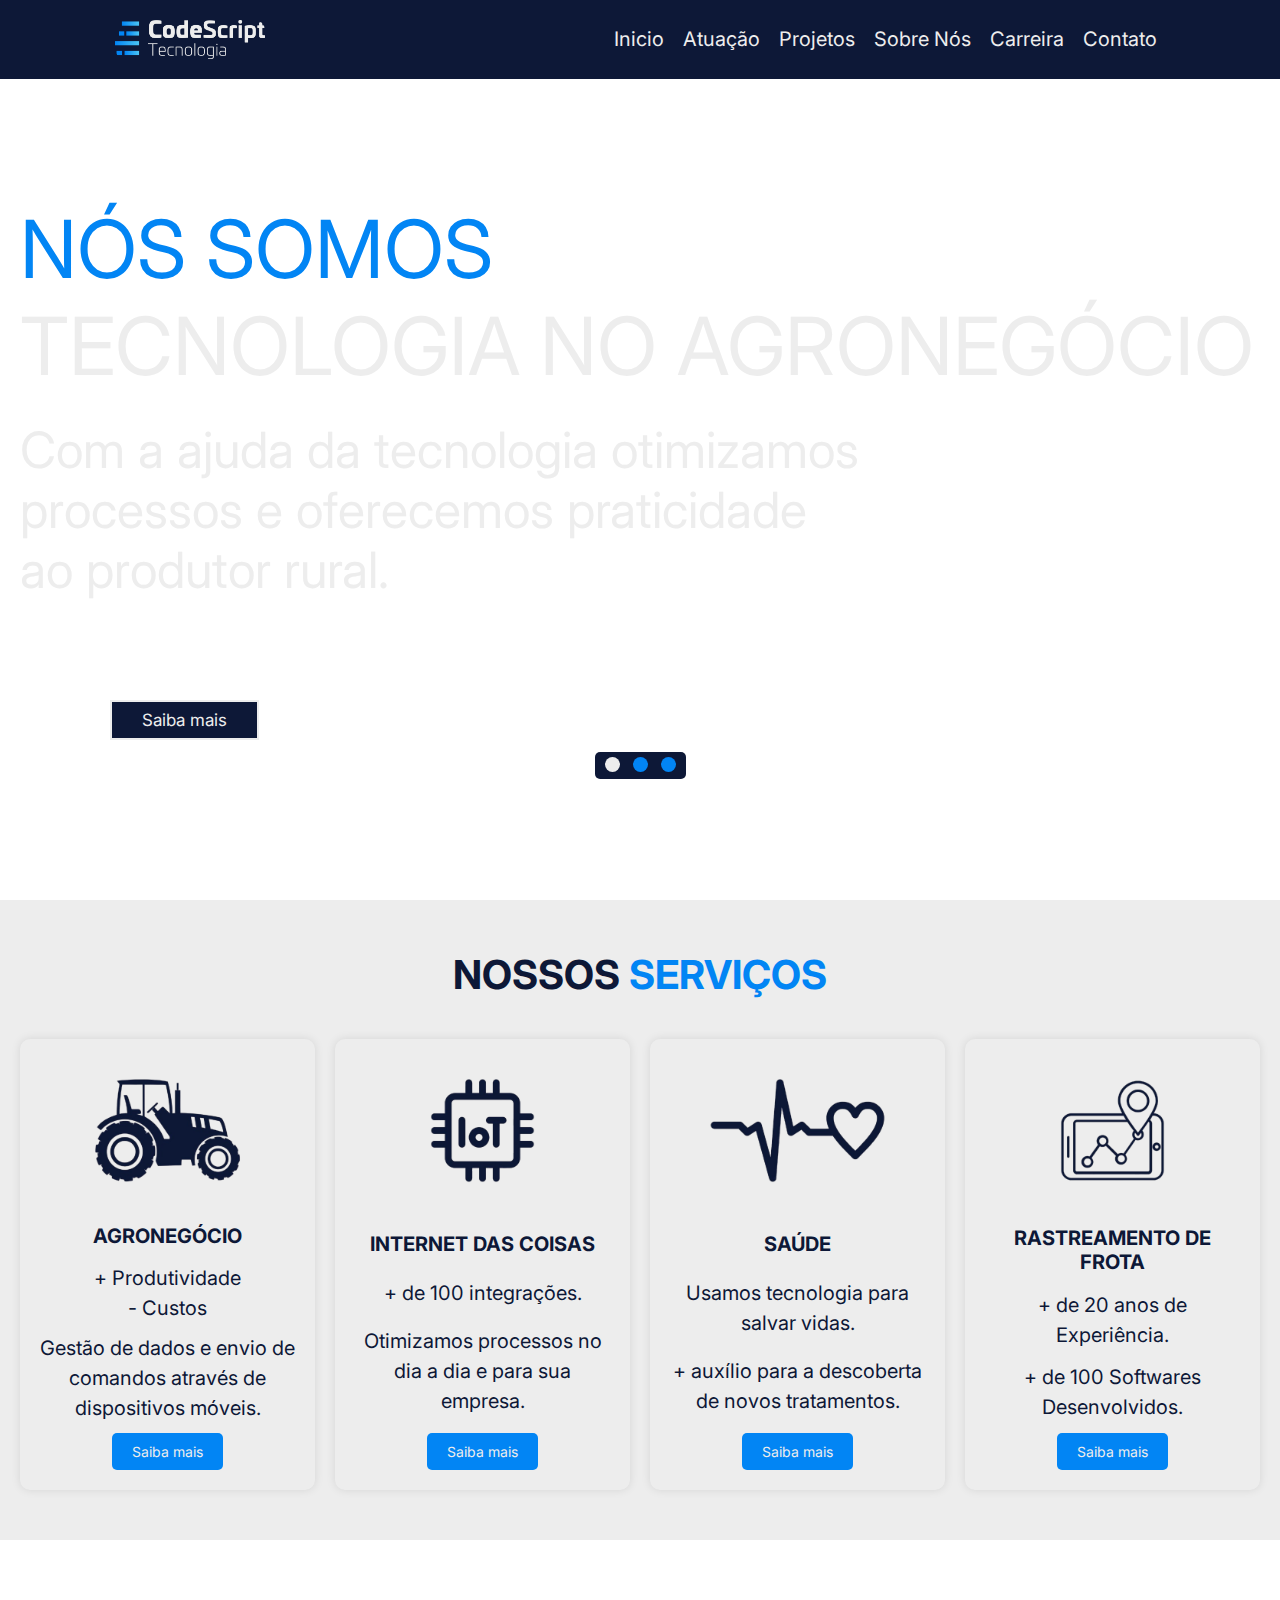
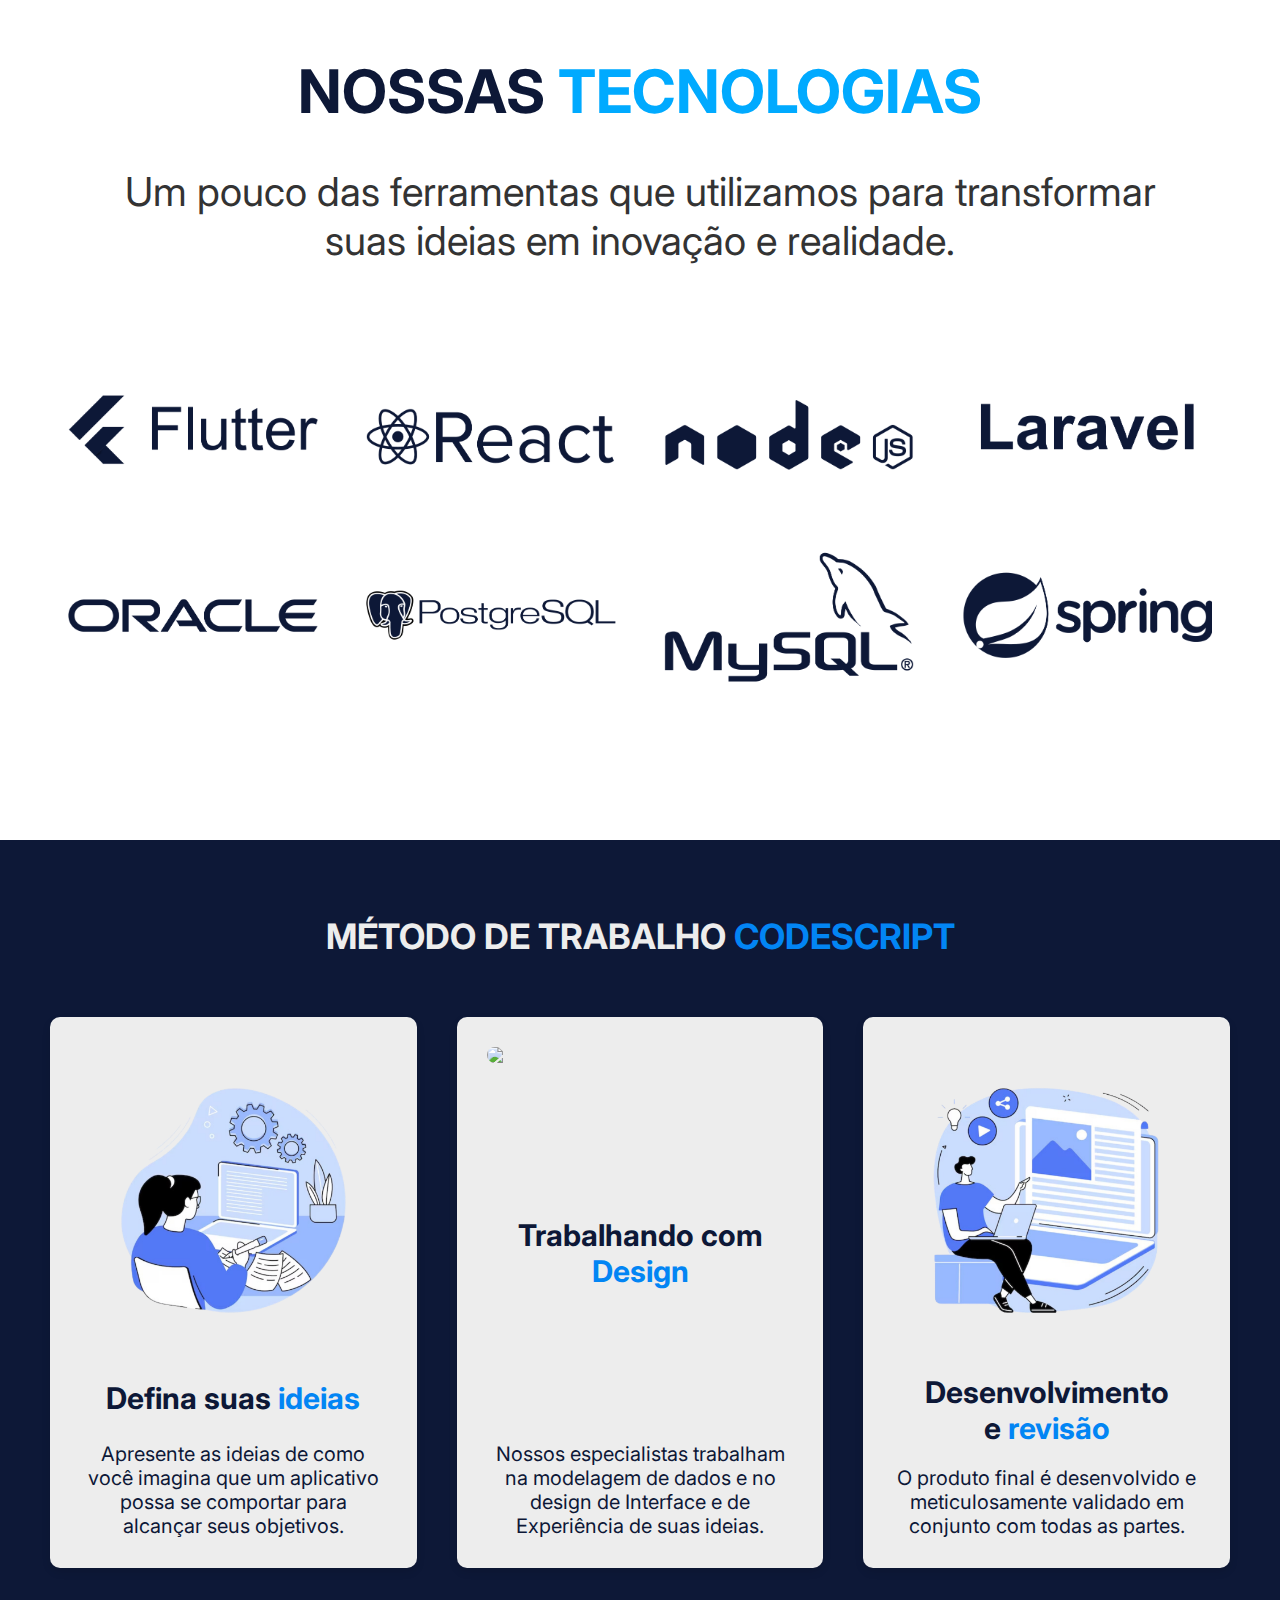
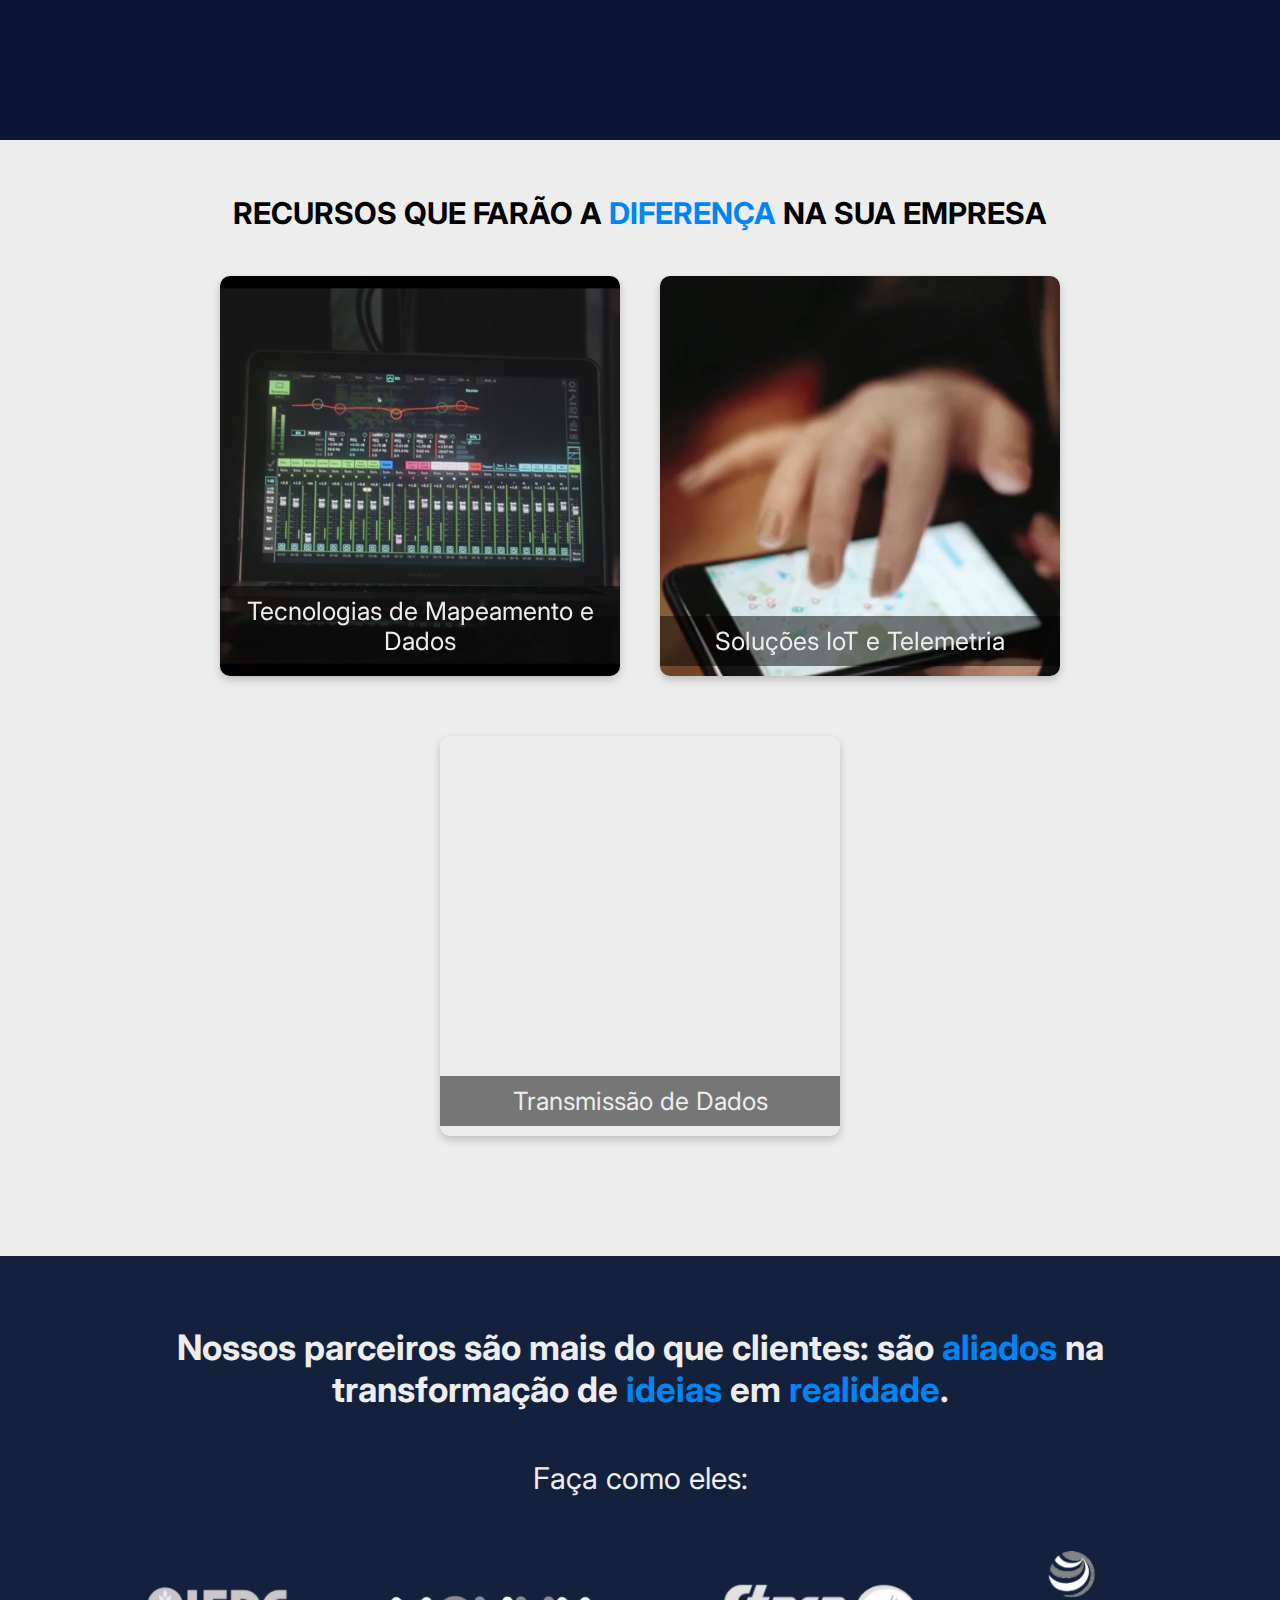
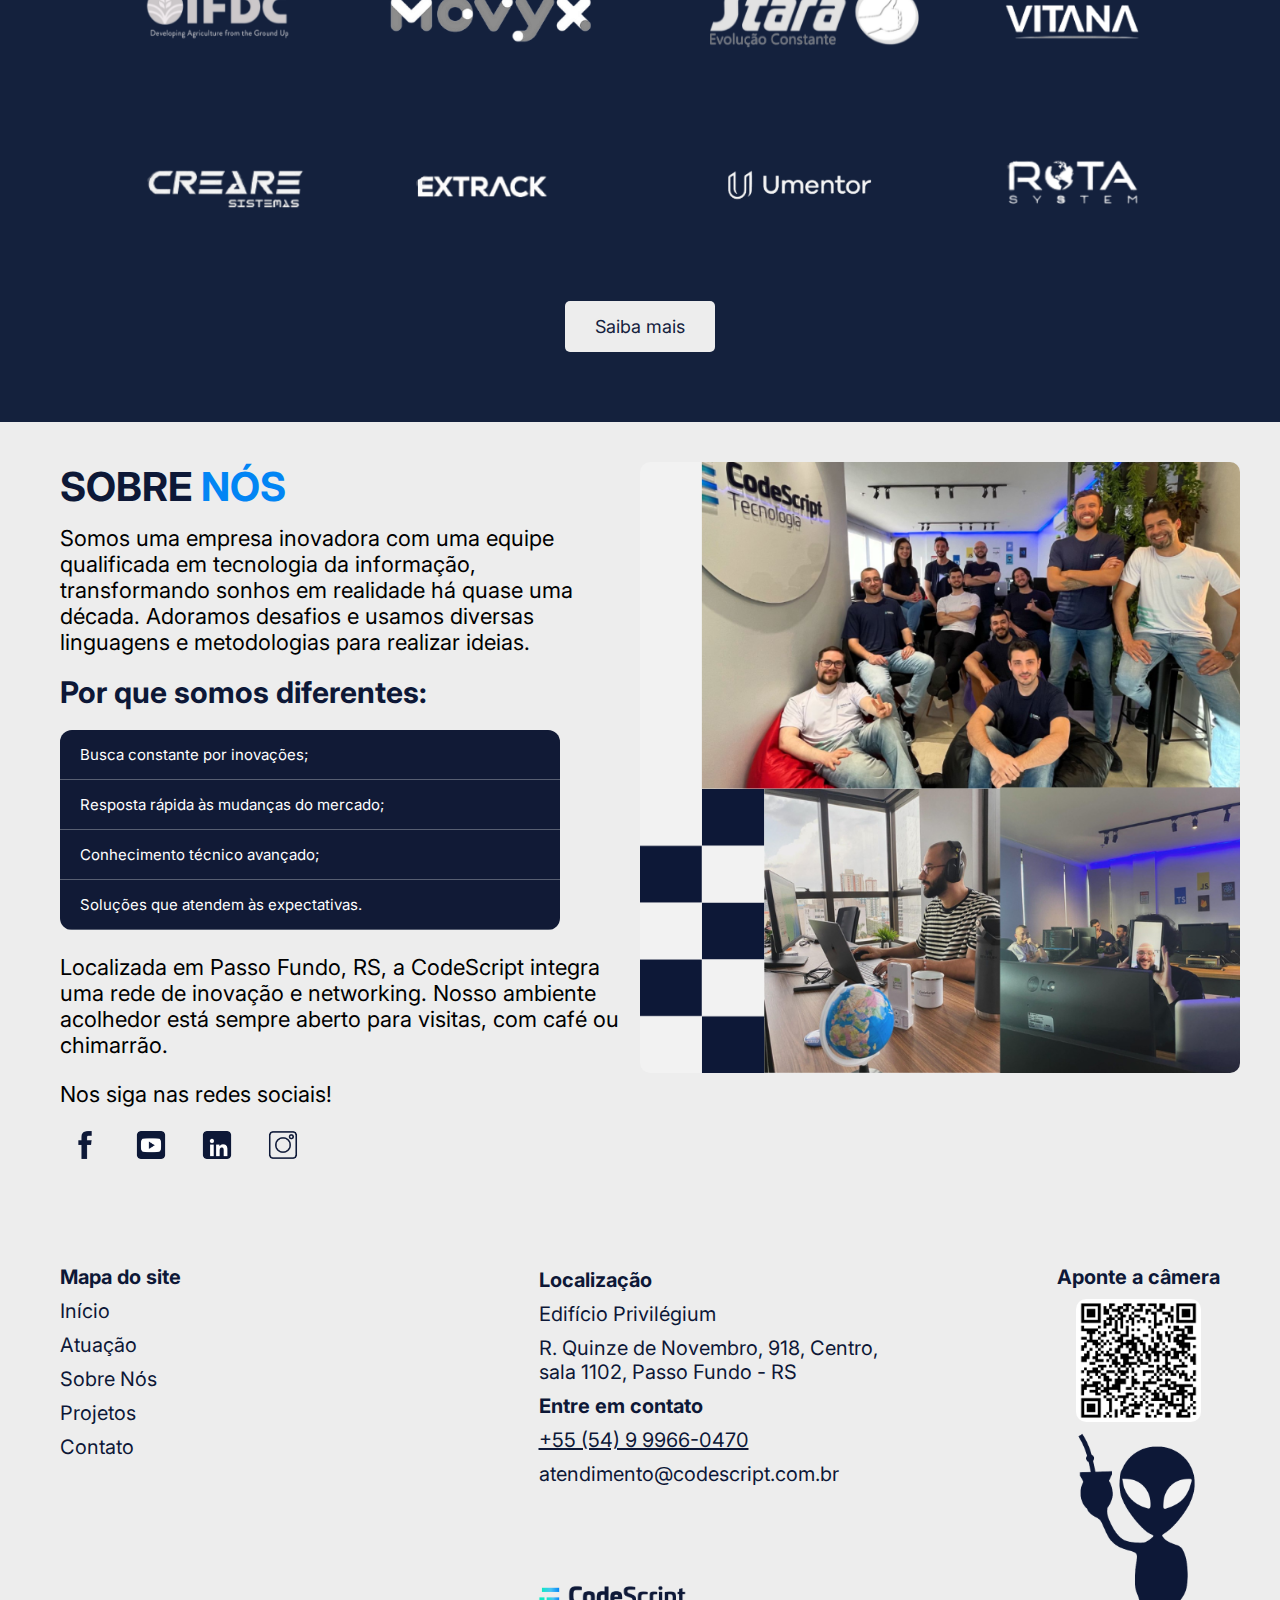
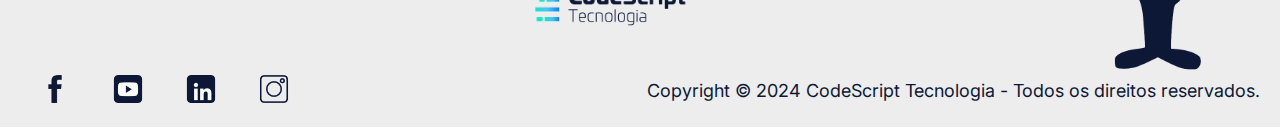
==== commit 109cdf56: "Update index.html" ====
--- a/docs/index.html
+++ b/docs/index.html
@@ -163,17 +163,17 @@
         <h1>MÉTODO DE TRABALHO <span class="highlight">CODESCRIPT</span></h1>
         <div class="steps">
             <div class="step">
-                <img src="./idea-icon.jpeg">
+                <img src="./idea-icon.png">
                 <h2>Defina suas <span class="highlight">ideias</span></h2>
                 <p>Apresente as ideias de como você imagina que um aplicativo possa se comportar para alcançar seus objetivos.</p>
             </div>
             <div class="step">
-                <img src="./design-icon.jpeg">
+                <img src="./design-icon.png">
                 <h2>Trabalhando com <span class="highlight">Design</span></h2>
                 <p>Nossos especialistas trabalham na modelagem de dados e no design de Interface e de Experiência de suas ideias.</p>
             </div>
             <div class="step">
-                <img src="./review-icon.jpeg">
+                <img src="./review-icon.png">
                 <h2>Desenvolvimento e <span class="highlight">revisão</span></h2>
                 <p>O produto final é desenvolvido e meticulosamente validado em conjunto com todas as partes.</p>
             </div>
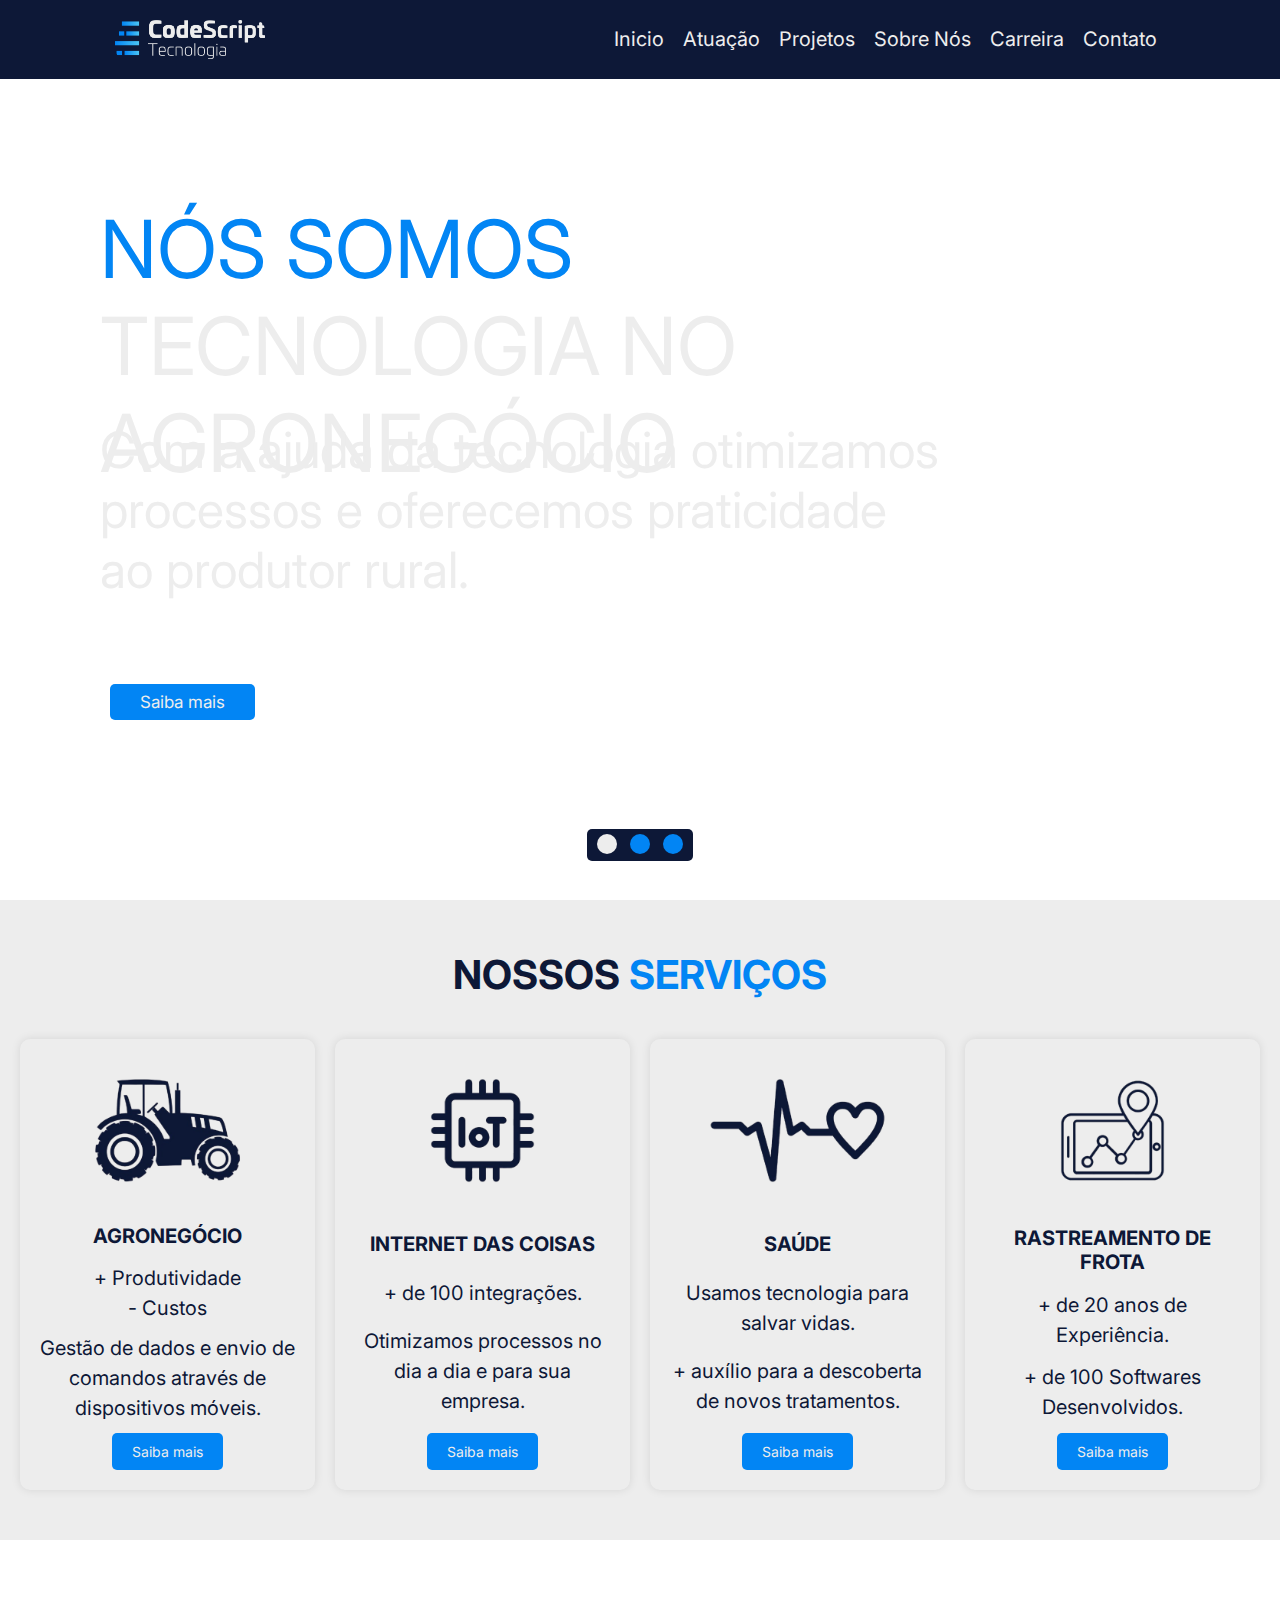
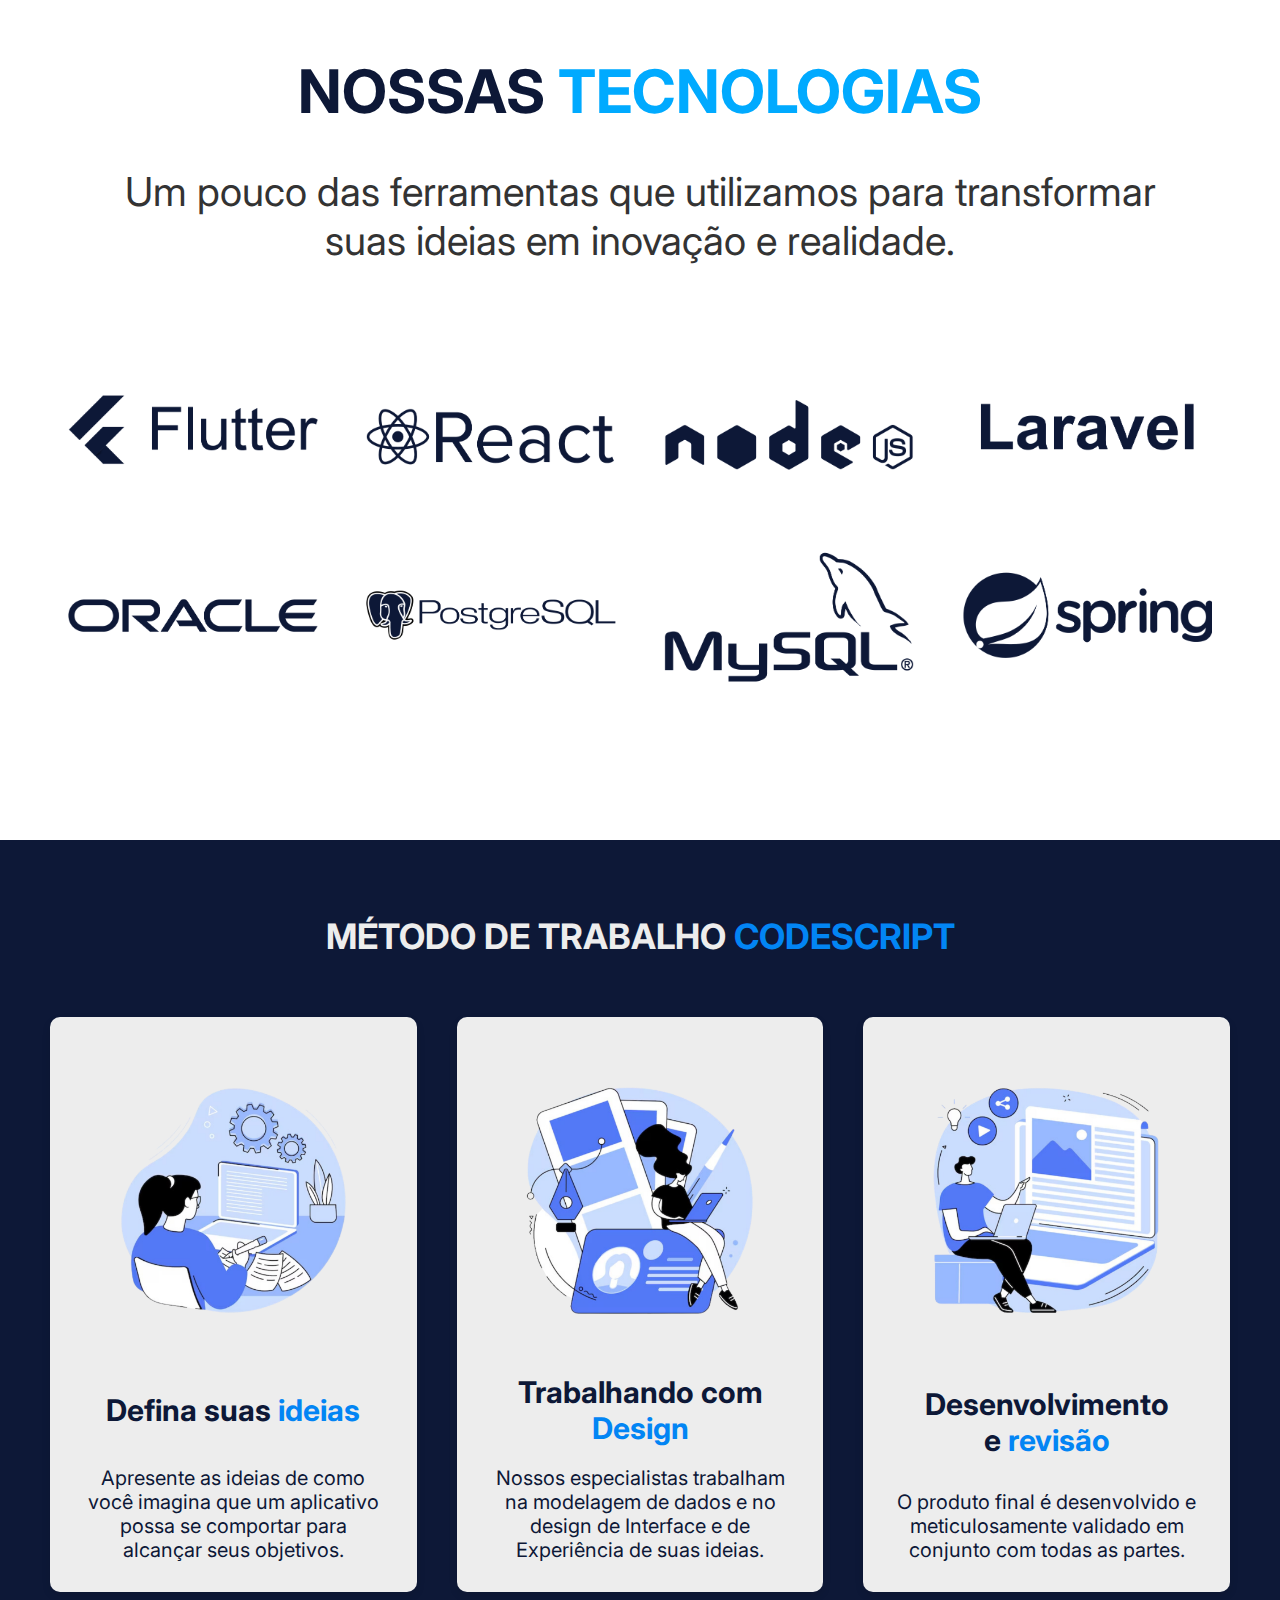
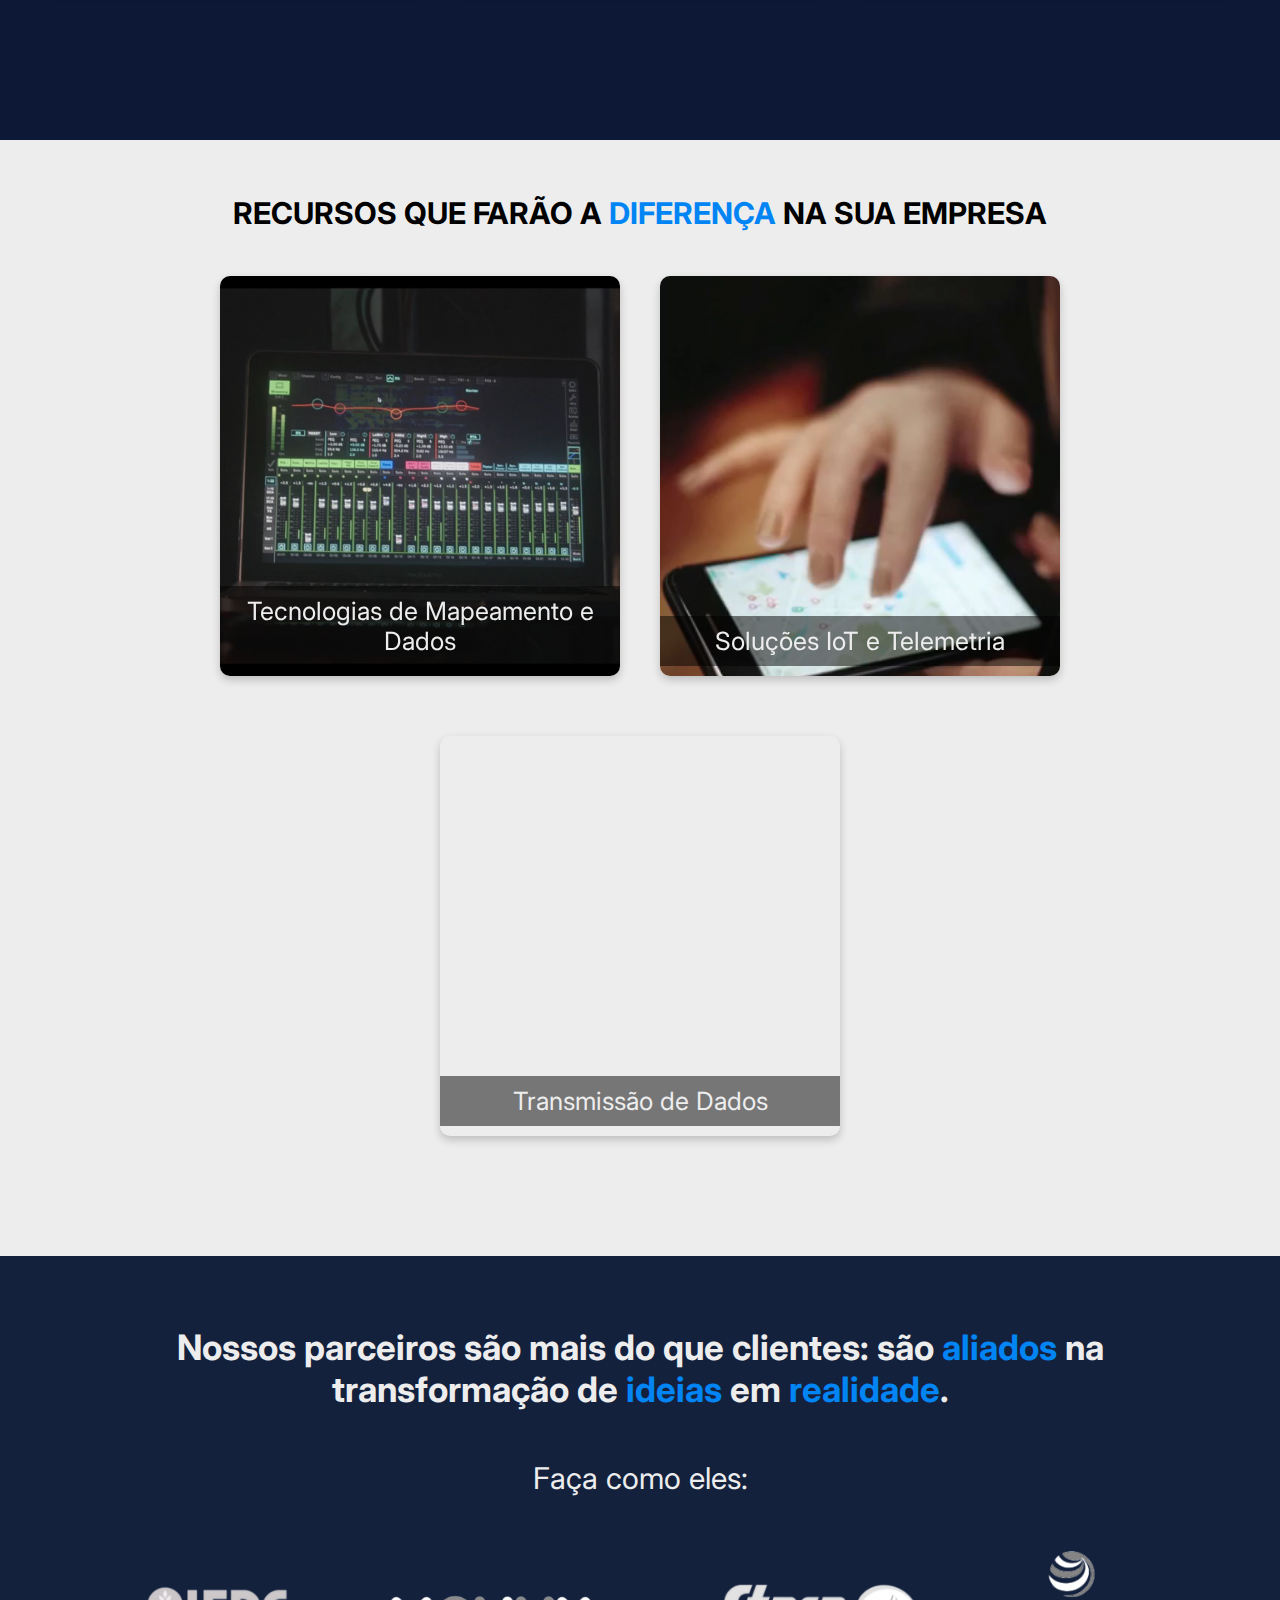
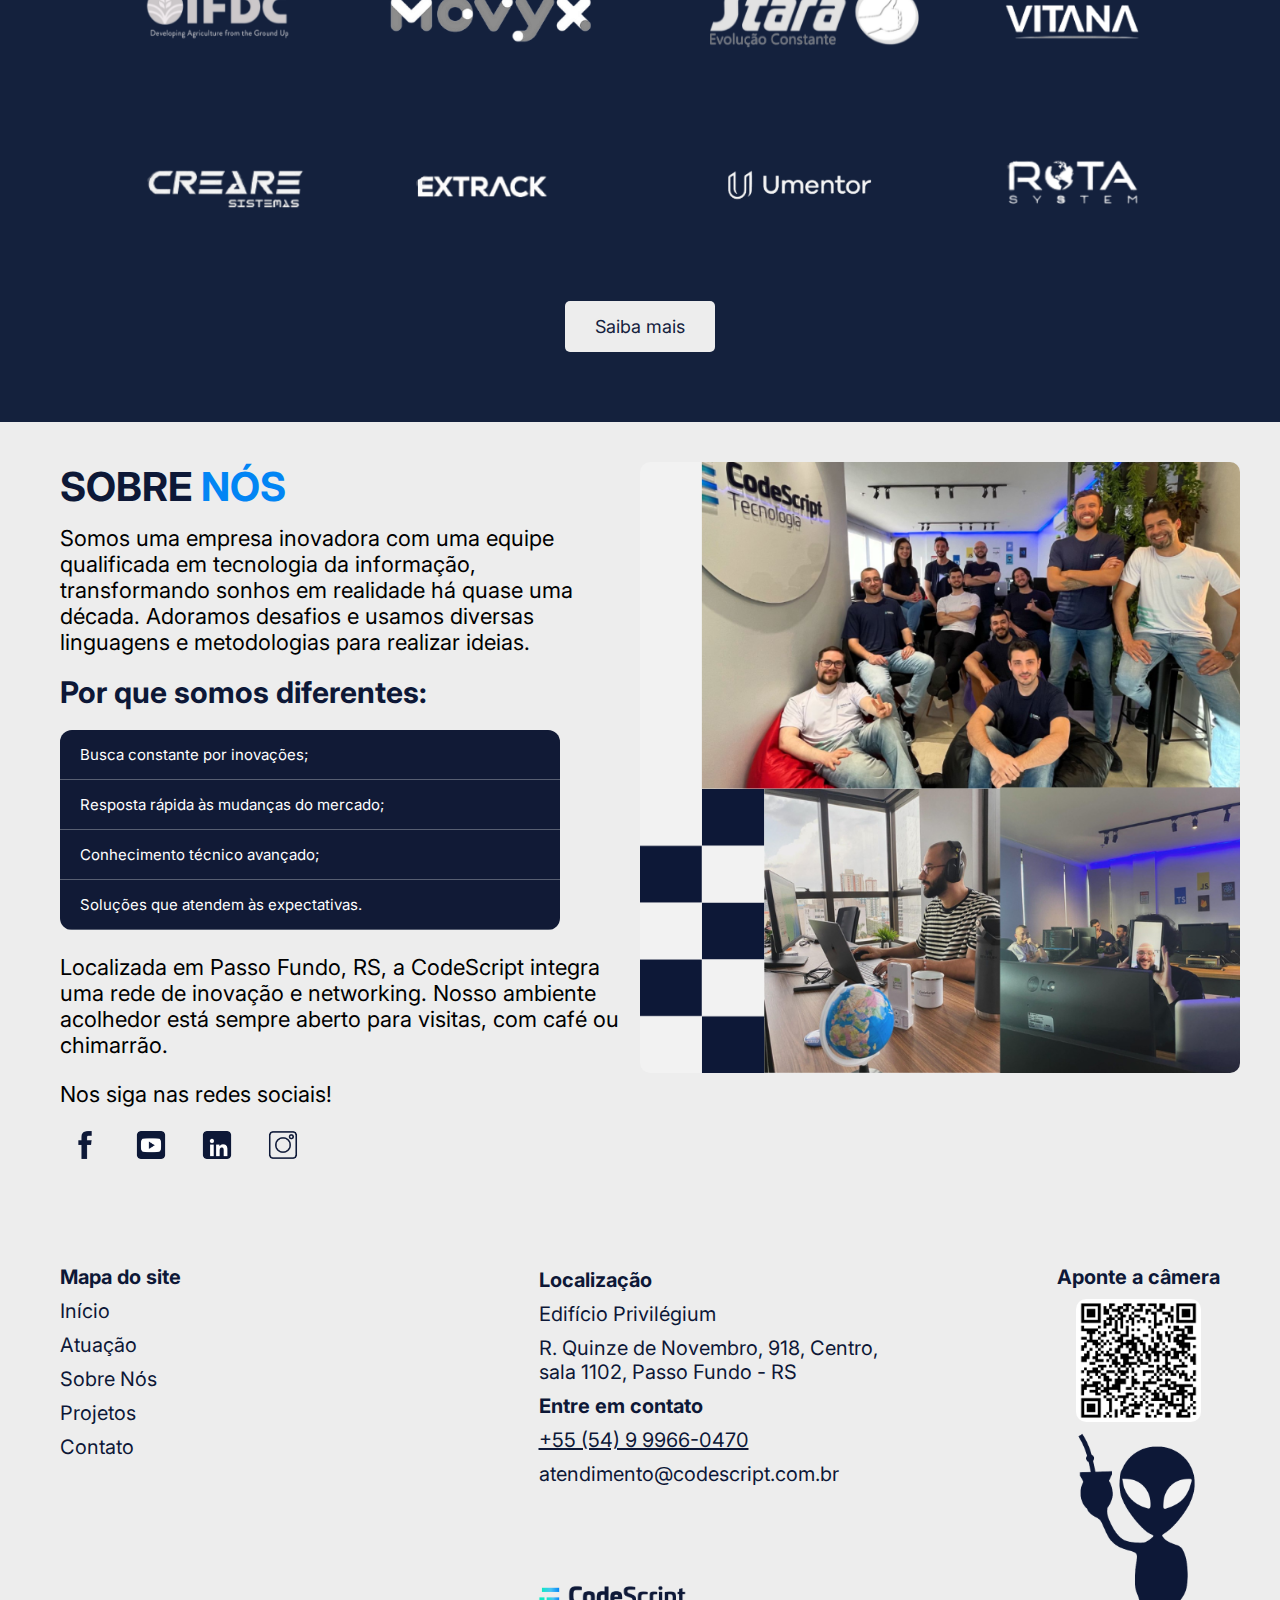
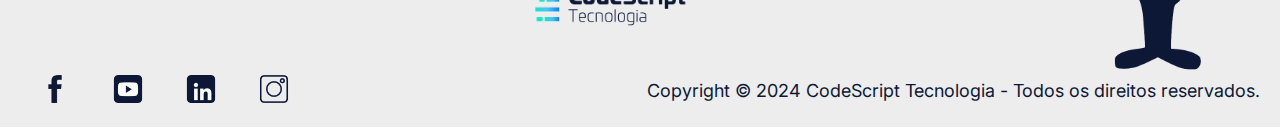
==== commit 23fc43c6: "Update index.html" ====
--- a/docs/index.html
+++ b/docs/index.html
@@ -74,7 +74,7 @@
                 atendemos às suas necessidades e impulsionamos seu sucesso. 
                 <br> Conheça mais sobre nós. </div>
             <video src="./video-pc.mp4" loop autoplay muted></video>
-            <a href="video-pc.mp4" class="btn">Saiba mais</a>
+            <a href="sobre nos.html" class="btn">Saiba mais</a>
         </div>
     </section>
     
--- a/docs/index.css
+++ b/docs/index.css
@@ -158,31 +158,36 @@
 
 .video-conteiner .btn{
     position: absolute;
-    top: 80%;
+    top: 78%;
     left: 20px;
     transform: translateY(-50%);
     z-index: 2;
-    background: #0d1837;
+    background: #0285f4;
     color: #ededed;
     padding: .8rem 3rem;
-    border: .2rem solid #ededed; /* Corrigido */
+    border-radius: 0.5rem;
     cursor: pointer;
     font-size: 1.7rem;
     margin-left: 90px;
 
 }
+
+.video-conteiner video {
+    pointer-events: none;
+}
+
 
 .home .controles{
     padding: 0.5rem;
     border-radius: 0.5rem;
     background: #0d1837;
     position: relative;
-    top: 30rem;
+    top: 38rem;
 }
 
 .home .controles .video-btn{
-    height: 1.5rem;
-    width: 1.5rem;
+    height: 2rem;
+    width: 2rem;
     display: inline-block;
     border-radius: 50%;
     background: #0285f4;
@@ -197,7 +202,7 @@
     position: absolute;
     text-align: left;
     top: 200px; /* Ajuste a posição do texto */
-    left: 20px;
+    left: 100px;
     color: #ededed;
     font-size: 8rem;
     flex-wrap: nowrap; /* Garantir que o texto fique em uma única linha */
@@ -209,7 +214,7 @@
     position: absolute;
     text-align: left;
     top: 420px; /* Ajuste a posição do texto */
-    left: 20px;
+    left: 100px;
     color: #ededed;
     font-size: 5rem;
 
@@ -983,21 +988,31 @@
 
 /* Responsividade */
 @media (max-width: 768px) {
+
+    section.tecnologias {
+        padding: 0 5px; /* Ajuste o padding superior e inferior */
+    }
+
     .titulo-tecnologias {
-        font-size: 4rem;
+        font-size: 3rem;
+        margin-top: 25px !important; /* Força o ajuste de tamanho */
     }
 
     .paragrafo-tecnologias {
         font-size: 2rem;
+        margin-bottom: 10px !important; /* Força o ajuste de tamanho */
+
     }
 
     .conteudo-icones-tecnologias {
-        grid-template-columns: repeat(auto-fit, minmax(150px, 1fr)); /* Ajuste para telas menores */
+        grid-template-columns: repeat(auto-fit, minmax(180px, 1fr)); /* Ajuste para telas menores */
         gap: 30px; /* Reduzi o espaçamento */
     }
 
     .img-icones-tecnologias {
-        width: 150px; /* Tamanho ajustado para telas menores */
+        width: 100% !important; /* Força o ajuste de tamanho */
+        max-width: 200px; /* Ajuste o valor conforme necessário */
+        height: auto; /* Mantém a proporção das imagens */
     }
 }
 
@@ -1195,35 +1210,48 @@
    /* Estilos gerais para dispositivos com largura máxima de 999px (smartphones) */
 @media (max-width: 999px) { /* Smartphones */
     .overlay {
-        display: flex;
-        position: absolute;
-        text-align: left;
         top: 200px; /* Ajuste a posição do texto */
         left: 20px;
         color: #ededed;
-        font-size: 4rem; /* Tamanho da fonte para smartphones */
-        flex-wrap: nowrap; /* Garantir que o texto fique em uma única linha */
-        align-items: center; /* Alinha o texto verticalmente */
+        font-size: 7rem; /* Tamanho da fonte para smartphones */
+
     }
     
     .overlay-p {
         display: flex;
         position: absolute;
         text-align: left;
-        top: 380px; /* Ajuste a posição do texto */
+        top: 400px; /* Ajuste a posição do texto */
         left: 20px;
         color: #ededed;
-        font-size: 2rem; /* Tamanho da fonte do parágrafo para smartphones */
+        font-size: 6rem; /* Tamanho da fonte do parágrafo para smartphones */
+        
     }
     
     .overlay::before {
         content: "NÓS SOMOS";
         color: #0285f4;
         position: absolute;
-        font-size: 4rem; /* Tamanho da fonte do título para smartphones */
+        font-size: 7rem; /* Tamanho da fonte do título para smartphones */
         top: 0;
         left: 0;
     }
+
+    .video-conteiner .btn{
+        padding: 10px;
+        top: 68%;
+        left: -48px;
+        font-size: 1.5rem;
+        background: #0285f4;
+    }
+    
+    .home .controles .video-btn{
+        height: 2rem;
+        width: 2rem;
+    
+    }
+
+
 }
 
 
@@ -1232,19 +1260,36 @@
 @media (max-width: 480px) { /* Smartphones pequenos */
     .overlay {
         top: 180px; /* Ajuste de posição para smartphones pequenos */
-        left: 10px; /* Redução da distância da borda */
-        font-size: 3rem; /* Tamanho da fonte para smartphones pequenos */
+        left: 40px; /* Redução da distância da borda */
+        font-size: 3.5rem; /* Tamanho da fonte para smartphones pequenos */
     }
     
     .overlay-p {
         top: 320px; /* Ajustar o parágrafo para smartphones pequenos */
-        left: 10px; /* Redução da distância da borda */
-        font-size: 2rem; /* Tamanho da fonte do parágrafo para smartphones pequenos */
+        left: 40px; /* Redução da distância da borda */
+        font-size: 2.0rem; /* Tamanho da fonte do parágrafo para smartphones pequenos */
     }
 
     .overlay::before {
-        font-size: 3rem; /* Reduzir tamanho do "NÓS SOMOS" para smartphones pequenos */
-    }
+        font-size: 3.5rem; /* Reduzir tamanho do "NÓS SOMOS" para smartphones pequenos */
+    }
+
+    .video-conteiner .btn{
+        padding: 10px;
+        top: 68%;
+        left: -48px;
+        font-size: 1.5rem;
+        background: #0285f4;
+    }
+    
+    .home .controles .video-btn{
+        height: 2rem;
+        width: 2rem;
+    
+    }
+
+
+
 }
 
 /* Estilos gerais para iPhones até o iPhone 5 (largura máxima de 320px) */
@@ -1264,6 +1309,9 @@
     .overlay::before {
         font-size: 3rem; /* Reduzir tamanho do "NÓS SOMOS" para iPhone 5 */
     }
+
+    
+
 }
 
 
@@ -1298,6 +1346,27 @@
 
 /* Ajuste para smartphones */
 @media (max-width: 768px) {
+
+    .home .controles{
+        padding: 0.5rem;
+        border-radius: 0.5rem;
+        background: #0d1837;
+        position: relative;
+        top: 28rem;
+    }
+    
+    .home .controles .video-btn{
+        height: 2rem;
+        width: 2rem;
+        display: inline-block;
+        border-radius: 50%;
+        background: #0285f4;
+        cursor: pointer;
+        margin: 0 .5rem;
+    
+    }
+
+
     .slider-section {
         padding: 0;
         width: 100vw;
@@ -1347,34 +1416,170 @@
 /* Responsividade para tablets comuns, como iPad e tablets Android (largura máxima de 1024px) */
 @media (min-width: 769px) and (max-width: 1024px) {
 
-    /* Ajuste das tecnologias */
+       /* Ajustes gerais para o menu em mobile */
+       .navbar {
+        display: flex;
+        position: absolute;
+        top: 6vh;
+        right: 0;
+        width: 50vw;
+        height: 94vh;
+        background: #0d1837;
+        flex-direction: column;
+        align-items: center;
+        justify-content: space-around;
+        transform: translateX(100%);
+        transition: transform 0.3s ease-in;
+      }
+    
+      .navbar a {
+        margin-left: 0;
+        opacity: 0;
+        transform: translateX(50px);
+        transition: opacity 0.5s ease, transform 0.5s ease; /* Sem keyframes */
+      }
+    
+      .mobile-menu {
+        display: block;
+      }
+    
+      .navbar.active {
+        transform: translateX(0);
+      }
+    
+      .navbar.active a {
+        opacity: 1;
+        transform: translateX(0);
+      }
+    
+      .mobile-menu.active .line1 {
+        transform: rotate(-45deg) translate(-8px, 8px);
+      }
+    
+      .mobile-menu.active .line2 {
+        opacity: 0;
+      }
+    
+      .mobile-menu.active .line3 {
+        transform: rotate(45deg) translate(-5px, -7px);
+      }
+    
+      .dropdown-content {
+        display: none !important;
+      }
+
+    .home .controles{
+        padding: 0.5rem;
+        border-radius: 0.5rem;
+        background: #0d1837;
+        position: relative;
+        top: 50rem;
+    }
+    
+    .home .controles .video-btn{
+        height: 4rem;
+        width: 4rem;
+        display: inline-block;
+        border-radius: 50%;
+        background: #0285f4;
+        cursor: pointer;
+        margin: 0 .5rem;
+    
+    }
+
+
+    .overlay {
+        top: 180px; /* Ajuste de posição para smartphones pequenos */
+        left: 40px; /* Redução da distância da borda */
+        font-size: 7rem; /* Tamanho da fonte para smartphones pequenos */
+    }
+    
+    .overlay-p {
+        top: 480px; /* Ajustar o parágrafo para smartphones pequenos */
+        left: 40px; /* Redução da distância da borda */
+        font-size: 6rem; /* Tamanho da fonte do parágrafo para smartphones pequenos */
+    }
+
+    .overlay::before {
+        font-size: 7rem; /* Reduzir tamanho do "NÓS SOMOS" para smartphones pequenos */
+    }
+
+    .video-conteiner .btn{
+        padding: 20px;
+        top: 80%;
+        left: -43px;
+        font-size: 3rem;
+    }
+    
+
+    section.tecnologias {
+        width: 100%;
+        padding: 0 5px;
+    }
+
     .titulo-tecnologias {
-        font-size: 5rem;
+        font-size: 6rem;
+        margin-top: 25px !important;
     }
 
     .paragrafo-tecnologias {
-        font-size: 2.5rem;
+        font-size: 4rem;
+        margin-bottom: 10px !important;
     }
 
     .conteudo-icones-tecnologias {
-        grid-template-columns: repeat(auto-fit, minmax(200px, 1fr));
-        gap: 40px;
+        display: grid;
+        grid-template-columns: repeat(2, 1fr); /* Define 2 colunas no grid */
+        gap: 30px; /* Espaçamento entre as imagens */
     }
 
     .img-icones-tecnologias {
-        width: 200px;
-    }
-
-    /* Cards para tablets */
+        width: 100% !important; /* Ajuste para que as imagens preencham a largura da coluna */
+        max-width: 250px; /* Limita o tamanho máximo das imagens */
+        height: auto; /* Mantém a proporção das imagens */
+    }
+
+
+    .video-section {
+        padding: 40px 20px; /* Adiciona espaçamento ao redor da seção */
+    }
+
+    .video-section h1 {
+        font-size: 4rem; /* Ajusta o tamanho do título */
+        text-align: center; /* Centraliza o título */
+        margin-bottom: 30px; /* Espaçamento abaixo do título */
+    }
+
     .cards {
-        flex-direction: row;
-        justify-content: space-between;
+        display: flex; /* Usa flexbox para os cards */
+        flex-direction: row; /* Mantém os cards em linha */
+        justify-content: center; /* Centraliza os cards */
+        flex-wrap: wrap; /* Permite que os cards quebrem para a próxima linha, se necessário */
+        gap: 20px; /* Espaçamento entre os cards */
     }
 
     .card {
-        width: 45%;
-        max-width: 600px;
-    }
+        max-width: 30%; /* Cada card ocupará cerca de 30% da largura disponível */
+        box-sizing: border-box; /* Garante que padding e border não influenciem no cálculo de largura */
+        text-align: center; /* Centraliza o texto dentro do card */
+    }
+
+    .card video {
+        width: 100%; /* Ajusta o tamanho do vídeo para ocupar toda a largura do card */
+        height: auto; /* Mantém a proporção do vídeo */
+        margin-bottom: 10px; /* Espaço abaixo do vídeo */
+    }
+
+    .card .title {
+        font-size: 2.5rem; /* Ajusta o tamanho do título */
+        margin-bottom: 5px; /* Espaço abaixo do título */
+    }
+
+    .card .hover-text {
+        font-size: 2rem; /* Ajusta o tamanho do texto explicativo */
+    }
+
+    
 
     /* Seção sobre nós */
     .container-sobre-nos {
@@ -1404,27 +1609,43 @@
     }
 
     .servicos h1 {
+        font-size: 6rem;
+    }
+
+    .servicos h2 {
         font-size: 3rem;
     }
 
+
     /* Ajustes de slider */
+
+    section.slider-section {
+        padding: 40px 20px; /* Aumenta o espaço interno da seção */
+    }
+    
     .slider-section {
-        width: 100vw;
-        padding: 0;
+        width: 100%
+        
     }
 
     .slider {
         max-width: 100rem;
     }
 
-    .conteudo h2 {
-        font-size: 3rem;
-        text-align: left;
-    }
-
-    .conteudo p {
-        font-size: 2.5rem;
-        margin-left: 20px;
+    .slider-section .conteudo h2 {
+        font-size: 6rem; /* Aumenta o tamanho do h2 */
+        line-height: 1.2; /* Ajusta o espaçamento entre linhas para melhor leitura */
+        margin-bottom: 15px; /* Ajusta o espaçamento inferior */
+    }
+
+    .slider-section .conteudo p {
+        font-size: 4rem; /* Aumenta o tamanho do parágrafo */
+        line-height: 1.5; /* Ajusta a altura da linha para melhor leitura */
+    }
+
+    .slide{
+        padding: 40px 20px; /* Aumenta o espaço interno da seção */
+
     }
 
     img {
@@ -1433,42 +1654,124 @@
         border-radius: 1rem;
     }
 
-    /* Ajustes do footer */
+    .steps {
+        display: flex;
+        flex-direction: row; /* Mantém os itens em linha */
+        align-items: center; /* Alinha os itens verticalmente ao centro */
+        justify-content: center; /* Centraliza os itens horizontalmente */
+        flex-wrap: wrap; /* Permite que os itens quebrem para a próxima linha se necessário */
+        gap: 20px; /* Adiciona espaço entre os itens */
+    }
+
+    .step {
+        max-width: 65%; /* Cada item ocupa cerca de metade da largura do container */
+        box-sizing: border-box; /* Garante que padding e border não influenciem no cálculo de largura */
+    }
+
+    .metodo-trabalho img {
+        width: 100%; /* Ajusta o tamanho das imagens */
+        height: auto; /* Mantém a proporção das imagens */
+        margin-bottom: 10px; /* Espaçamento abaixo da imagem */
+    }
+
+    .metodo-trabalho h1 {
+        font-size: 6rem; /* Ajusta o tamanho do título principal */
+        margin-bottom: 30px; /* Espaçamento abaixo do título */
+        text-align: center;
+    }
+
+    .metodo-trabalho h2 {
+        font-size: 4rem; /* Ajusta o tamanho do subtítulo */
+        margin-bottom: 10px; /* Espaçamento abaixo do subtítulo */
+    }
+
+    .metodo-trabalho p {
+        font-size: 3rem; /* Ajusta o tamanho do texto do parágrafo */
+        line-height: 1.5; /* Melhor espaçamento entre linhas para legibilidade */
+    }
+
+    .partners-section {
+        padding: 60px 20px; /* Aumenta o padding para afastar o conteúdo das bordas */
+        text-align: center; /* Centraliza o texto na seção */
+    }
+
+    .partners-text h2 {
+        font-size: 4.5rem; /* Aumenta o tamanho do título para tablets */
+        margin-top: -15px;
+        margin-bottom: 15px; /* Espaço abaixo do título */
+    }
+
+    .partners-text p {
+        font-size: 4rem; /* Aumenta o tamanho do parágrafo para tablets */
+        margin-bottom: 20px; /* Espaço abaixo do parágrafo */
+        padding-top: 20px; /* Adiciona espaço acima do parágrafo */
+
+    }
+
+    .partners-logos img {
+        width: 100%; /* Ajusta o tamanho da imagem para ocupar toda a largura disponível */
+        height: auto; /* Mantém a proporção da imagem */
+        max-width: 700px; /* Define um tamanho máximo para a imagem em telas de tablets */
+        margin-bottom: -25px; /* Adiciona espaço abaixo da imagem */
+
+    }
+
+    .partners-button {
+        margin-top: 30px; /* Aumenta o espaço acima do botão */
+    }
+
+
+
     .footer-container {
-        flex-direction: row;
-        justify-content: space-around;
-        height: auto;
+        flex-direction: column; /* Empilhar os elementos verticalmente */
+        height: auto; /* Ajuste automático de altura */
+        margin-left: 0; /* Remover margem à esquerda */
+        padding: 20px; /* Adiciona padding para espaçamento */
     }
 
     .contact-info, .site-map, .qr-et {
-        width: 30%;
-        text-align: left;
-        margin-top: 0;
+        width: 100%; /* Ocupar 100% da largura no tablet */
+        text-align: center; /* Centralizar o texto e os elementos */
+        margin-top: 20px; /* Adicionar espaçamento entre as seções */
+    }
+
+    .contact-info p, .site-map a, .site-map ul, .site-map li {
+        font-size: 20px; /* Aumentar o tamanho do texto para tablets */
     }
 
     .contact img {
-        width: 200px;
-        margin-left: 0;
+        width: 200px; /* Ajuste o tamanho da imagem da logo no tablet */
+        margin-left: 0; /* Centralizar a logo no tablet */
     }
 
     .qr-et img {
-        width: 150px;
+        width: 150px; /* Tamanho aumentado do QR e ET no tablet */
+    }
+
+    .qr-et .et-image {
+        padding-right: 30px; /* Aumenta o padding à direita da imagem ET no tablet */
     }
 
     .footer-bottom {
-        flex-direction: row;
-        justify-content: space-between;
+        flex-direction: column; /* Organizar o footer-bottom verticalmente no tablet */
+        align-items: center; /* Centralizar conteúdo */
+        margin-top: 20px;
+    }
+
+    .social-media {
+        margin-top: 15px; /* Espaçamento adicional entre os elementos no tablet */
     }
 
     .social-media a {
-        font-size: 18px;
+        font-size: 18px; /* Tamanho do texto das redes sociais no tablet */
     }
 
     .social-icon {
-        width: 50px;
+        width: 50px; /* Tamanho maior para ícones de redes sociais */
     }
 
     .legal-info {
-        font-size: 18px;
-    }
-}
+        font-size: 18px; /* Ajuste de tamanho para texto legal */
+        margin-top: 20px;
+    }
+}
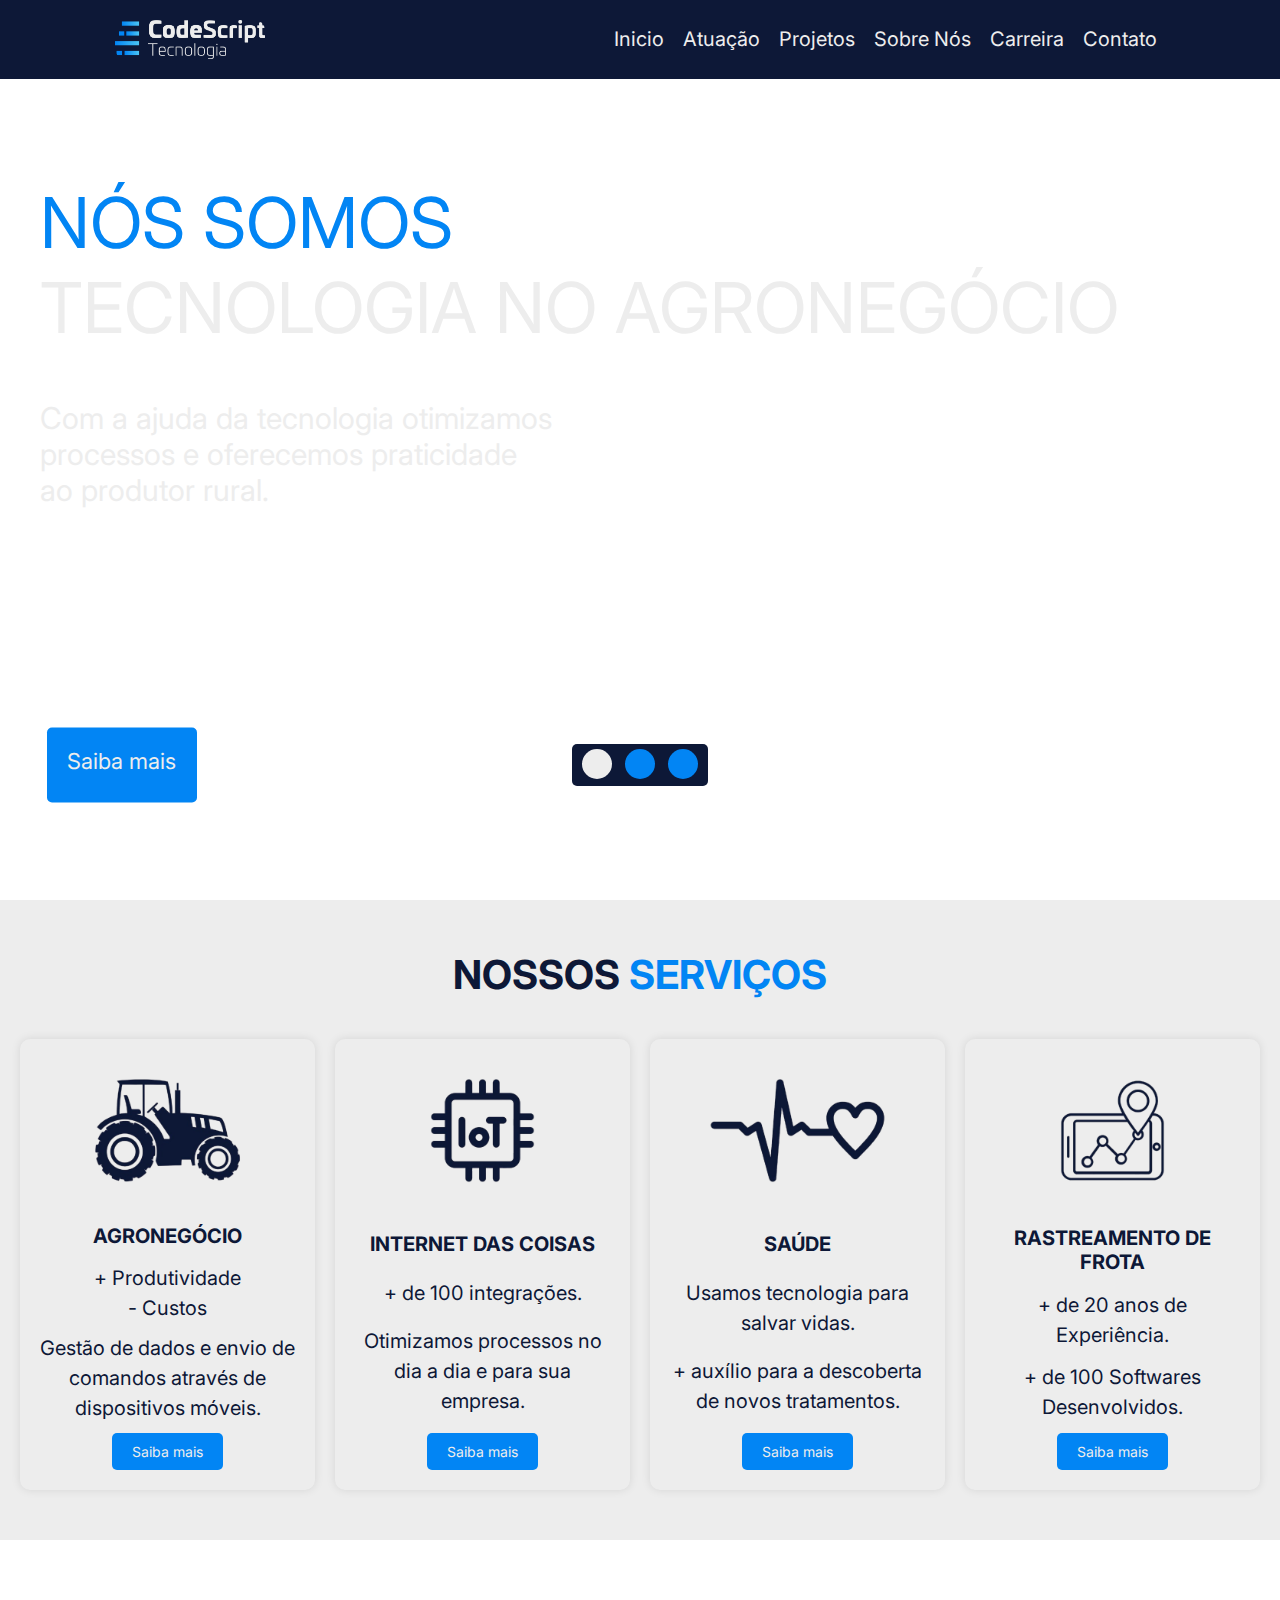
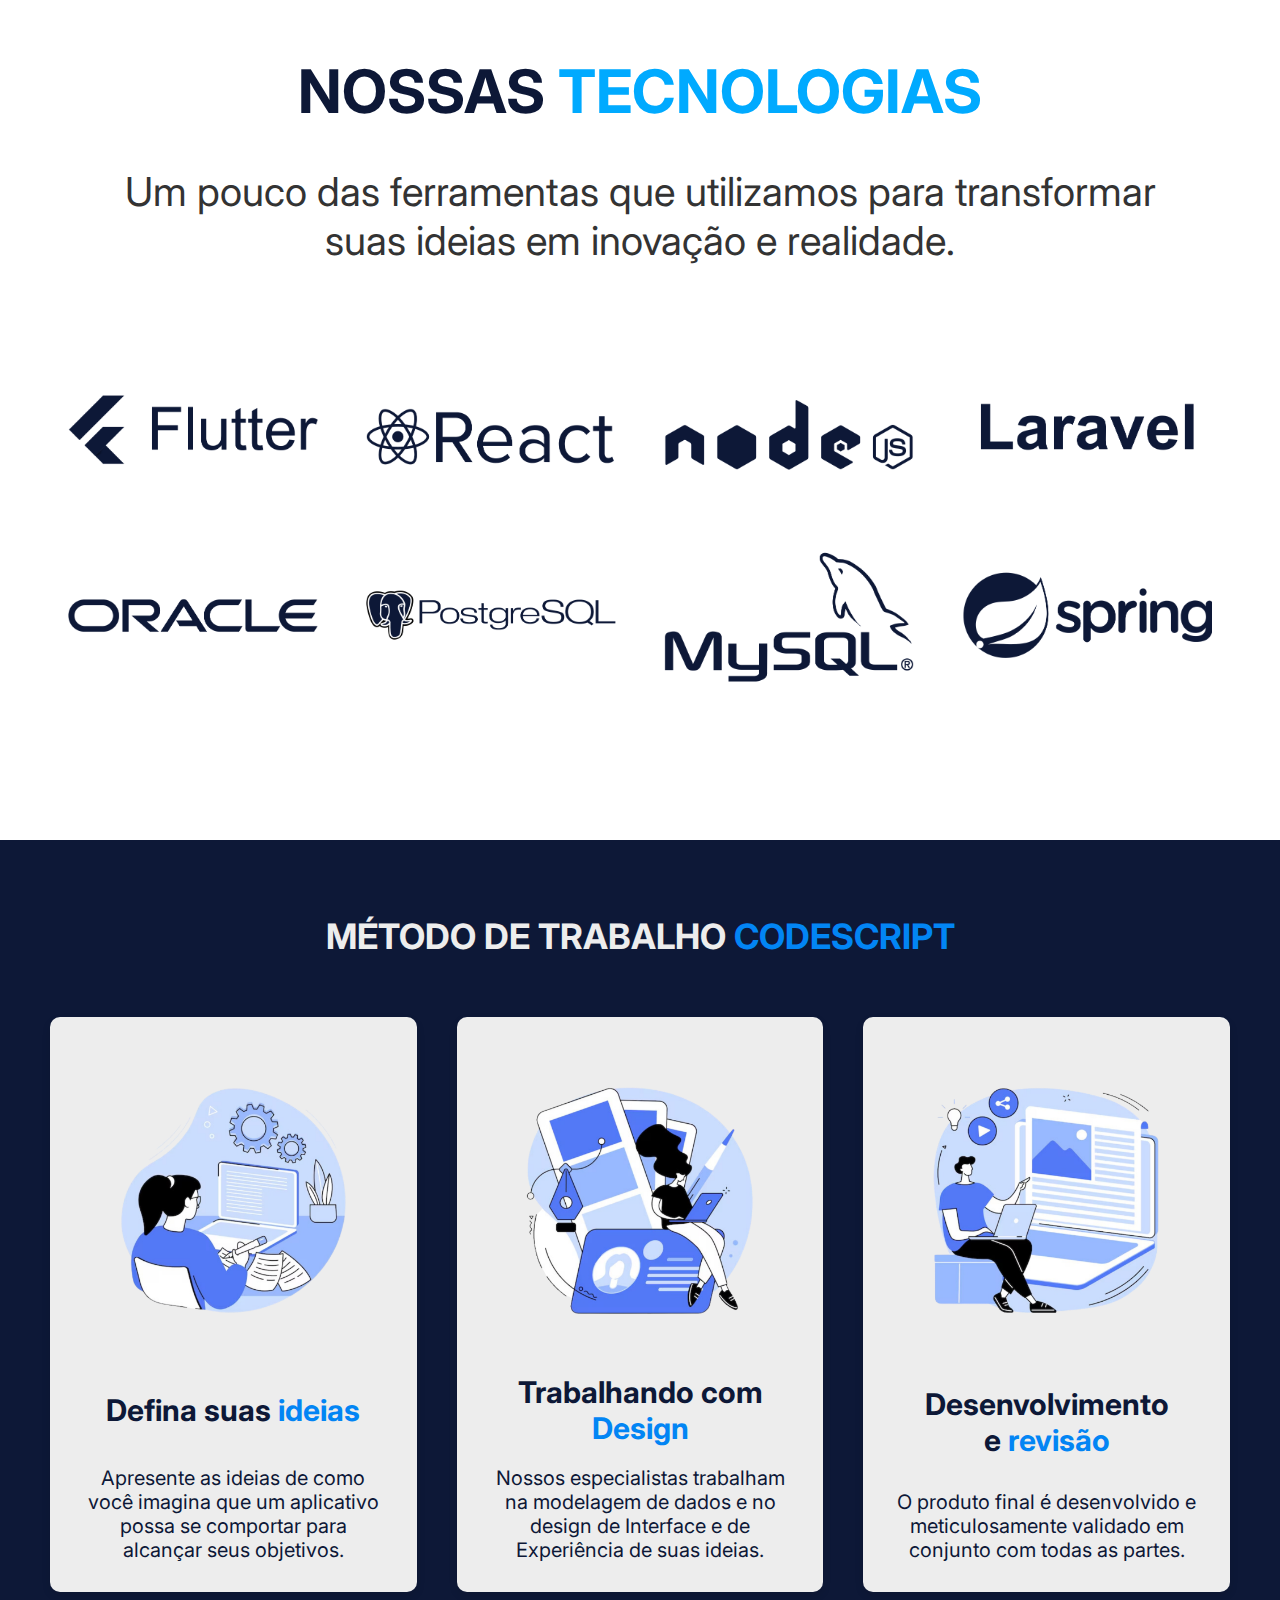
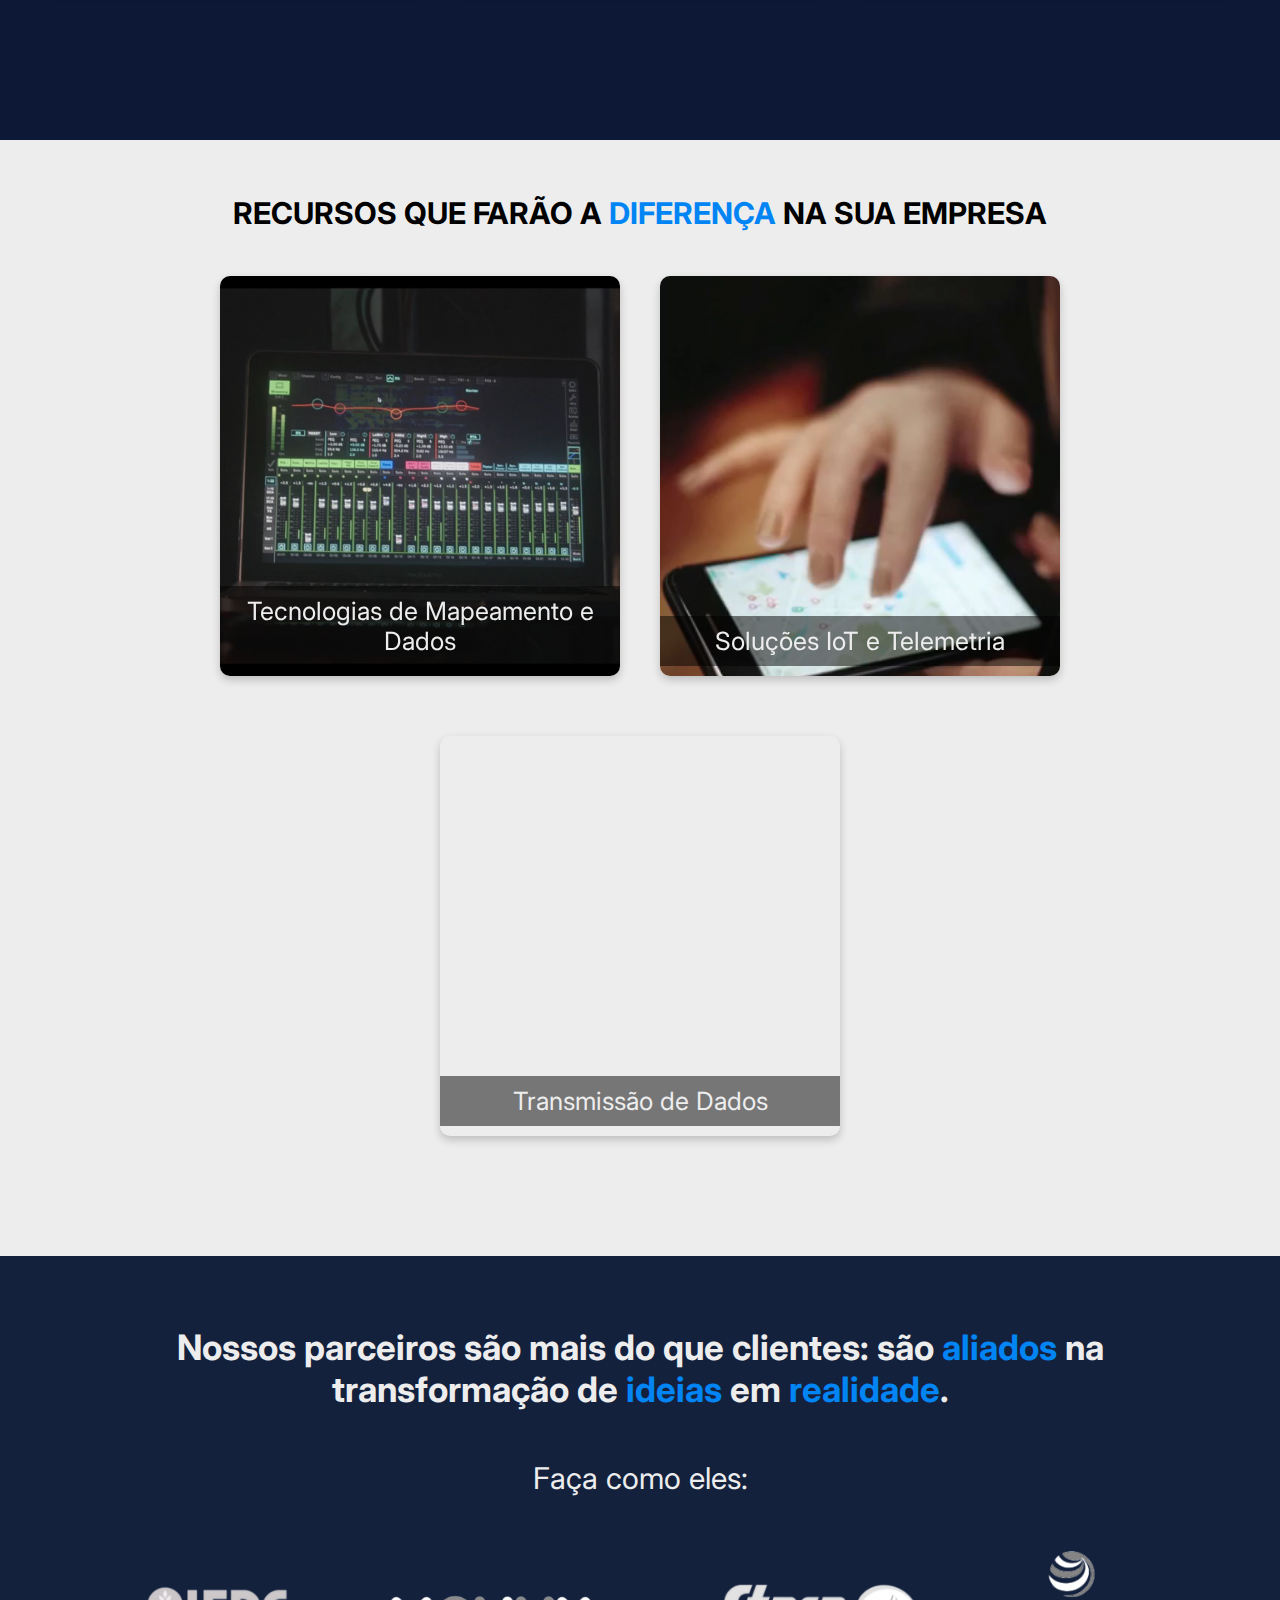
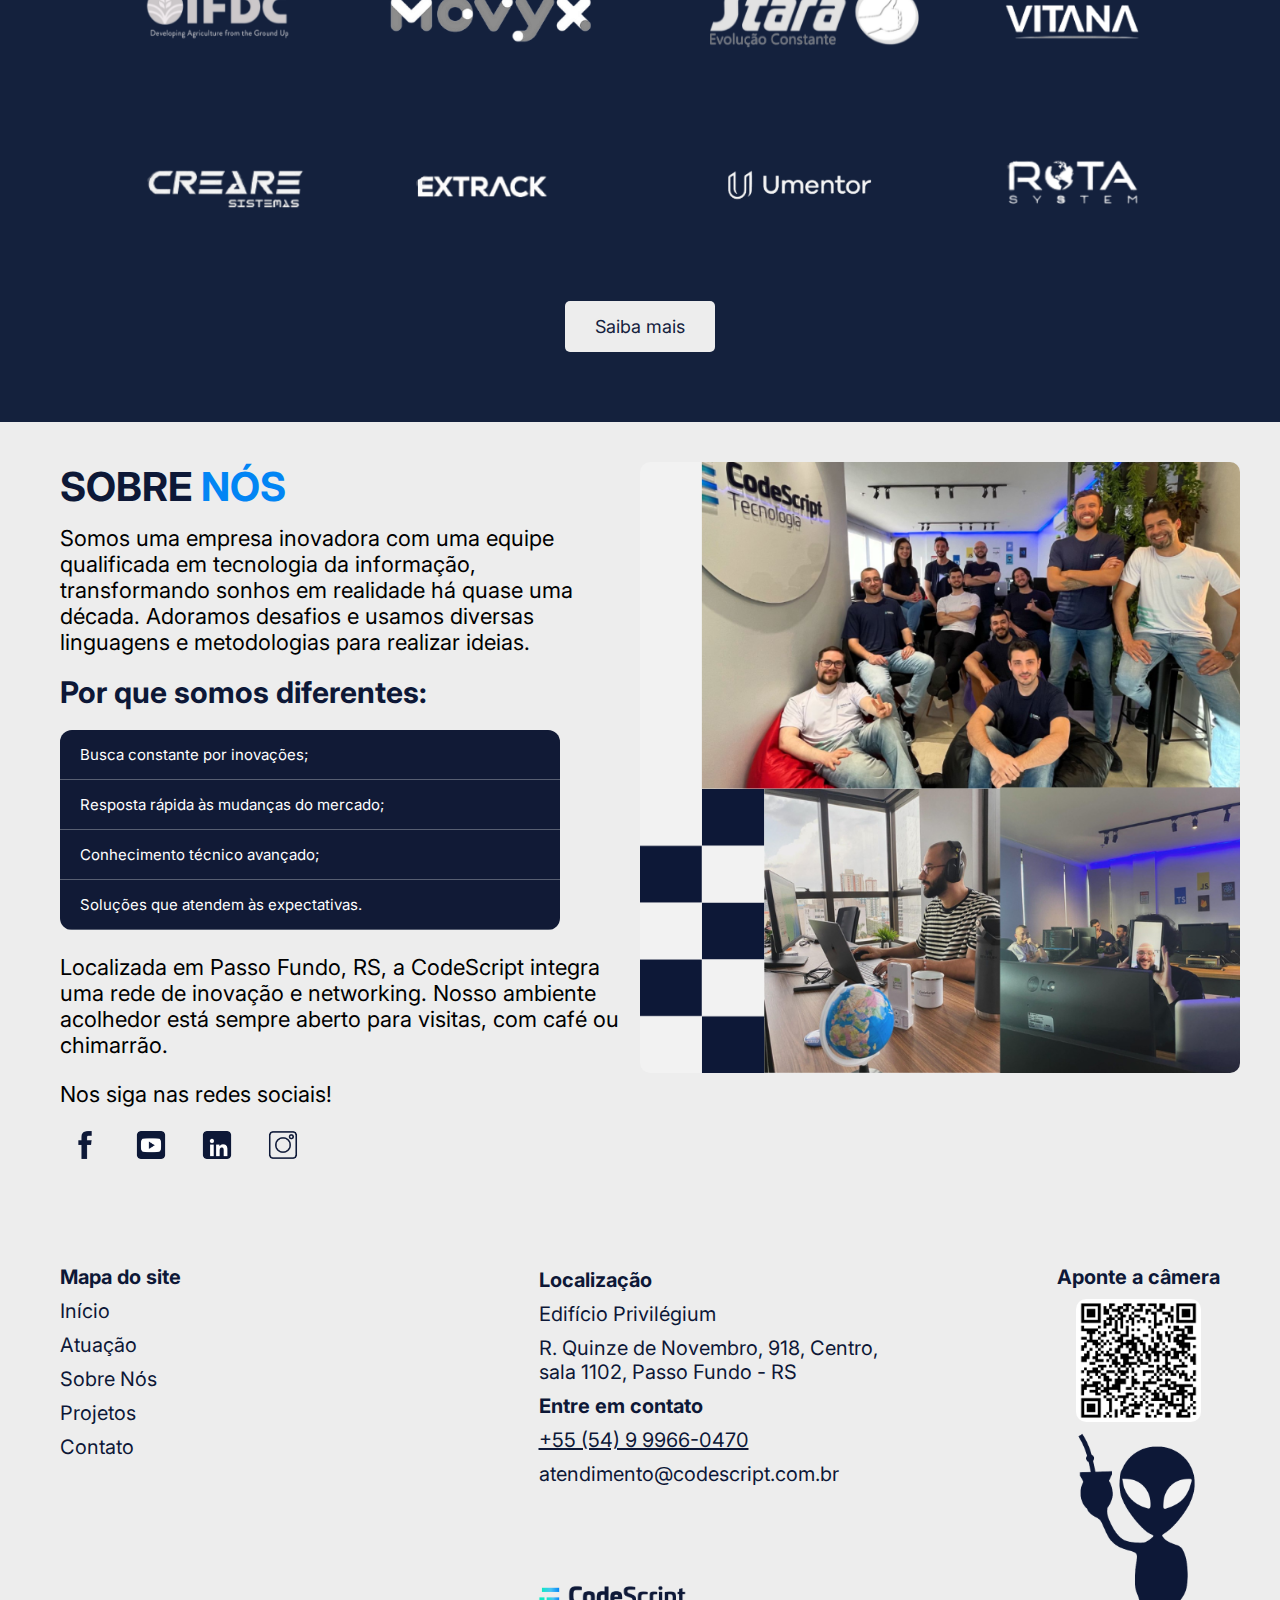
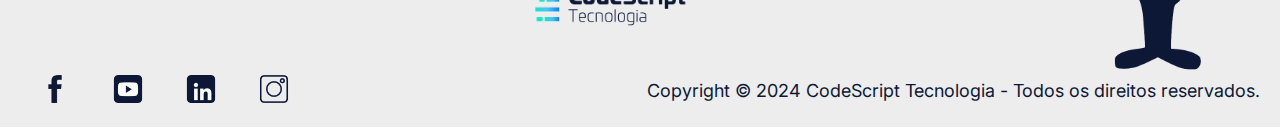
==== commit 5b34b577: "Update index.html" ====
--- a/docs/index.html
+++ b/docs/index.html
@@ -7,7 +7,9 @@
     <link rel="preconnect" href="https://fonts.googleapis.com">
     <link rel="preconnect" href="https://fonts.gstatic.com" crossorigin>
     <link href="https://fonts.googleapis.com/css2?family=Inter:ital,opsz,wght@0,14..32,100..900;1,14..32,100..900&display=swap" rel="stylesheet">
-    <title>Inicio - CodeScript</title>
+    <meta name="description" content="Desenvolvemos softwares sob medida, soluções IoT, soluções para saúde e rastreamento de frotas em Passo Fundo/RS. Tecnologia de ponta para o seu negócio.">
+    <meta name="keywords" content="empresa de software, Passo Fundo, IoT, saúde, rastreamento, soluções tecnológicas">
+    <title>Soluções Tecnológicas e Softwares Sob Medida | CodeScript </title>
 </head>
 <body>
     <header>
--- a/docs/index.css
+++ b/docs/index.css
@@ -1176,7 +1176,7 @@
 
 
 
-@media (max-width: 1040px) {
+@media (min-width: 1280px) and (max-width: 1919px) {
     .home{
         position: relative;
         height: 100vh;
@@ -1201,8 +1201,60 @@
     width: 100%;
     height: 100%;
     transform: translate(-50%,-50%);
-
-    }
+    
+    }
+
+    .video-conteiner video {
+        pointer-events: none;
+    }
+    
+     .home .controles{
+        padding: 0.5rem;
+        border-radius: 0.5rem;
+        background: #0d1837;
+        position: relative;
+        top: 30rem;
+    }
+    
+    .home .controles .video-btn{
+        height: 3rem;
+        width: 3rem;
+        display: inline-block;
+        border-radius: 50%;
+        background: #0285f4;
+        cursor: pointer;
+        margin: 0 .5rem;
+    
+    }
+
+
+    .overlay {
+        top: 180px; /* Ajuste de posição para smartphones pequenos */
+        left: 40px; /* Redução da distância da borda */
+        font-size: 7rem; /* Tamanho da fonte para smartphones pequenos */
+    }
+    
+    .overlay-p {
+        top: 400px; /* Ajustar o parágrafo para smartphones pequenos */
+        left: 40px; /* Redução da distância da borda */
+        font-size: 3rem; /* Tamanho da fonte do parágrafo para smartphones pequenos */
+    }
+
+    .overlay::before {
+        font-size: 7rem; /* Reduzir tamanho do "NÓS SOMOS" para smartphones pequenos */
+    }
+
+    .video-conteiner .btn{
+        height: 7.5rem;
+        width: 15rem;
+        padding: 20px;
+        top: 85%;
+        left: -43px;
+        font-size: 2.2rem;
+    }
+    
+
+
 }
 
 
@@ -1580,27 +1632,50 @@
     }
 
     
-
-    /* Seção sobre nós */
     .container-sobre-nos {
-        flex-direction: row;
-        justify-content: space-between;
-    }
-
-    .sobre-nos-imagem, .sobre-nos-texto {
-        width: 45%;
+        flex-direction: column;
+        align-items: center;
+    }
+
+    .sobre-nos-texto {
+        width: 100%;
+        text-align: center;
+    }
+
+    .sobre-nos-imagem {
+        width: 80%;
+        margin-top: 20px;
+        margin-right: 10px;
+        
+    }
+
+    .sobre-nos-texto h1, 
+    .sobre-nos-texto h2, 
+    .sobre-nos-texto ul li, 
+    .sobre-nos-texto p {
+        font-size: 1.8rem; /* Ajuste do tamanho da fonte */
     }
 
     .sobre-nos-texto h1 {
+        font-size: 5rem;
+    }
+
+    .sobre-nos-texto h2 {
+        font-size: 5rem;
+    }
+
+    .sobre-nos-texto p {
         font-size: 3rem;
     }
 
-    .sobre-nos-texto h2 {
-        font-size: 2.5rem;
-    }
-
-    .sobre-nos-texto ul li, .sobre-nos-texto p {
-        font-size: 2rem;
+    .custom-list {
+        margin: 20px auto; /* Adiciona margin automática nas laterais para centralizar */
+        max-width: 90%; /* Ajusta a largura para telas menores */
+    }
+
+    /* Ajuste dos itens da lista */
+    .custom-list li {
+        font-size: 1.4rem; /* Tamanho menor para caber bem na tela */
     }
 
     /* Ajuste dos cards de serviço */
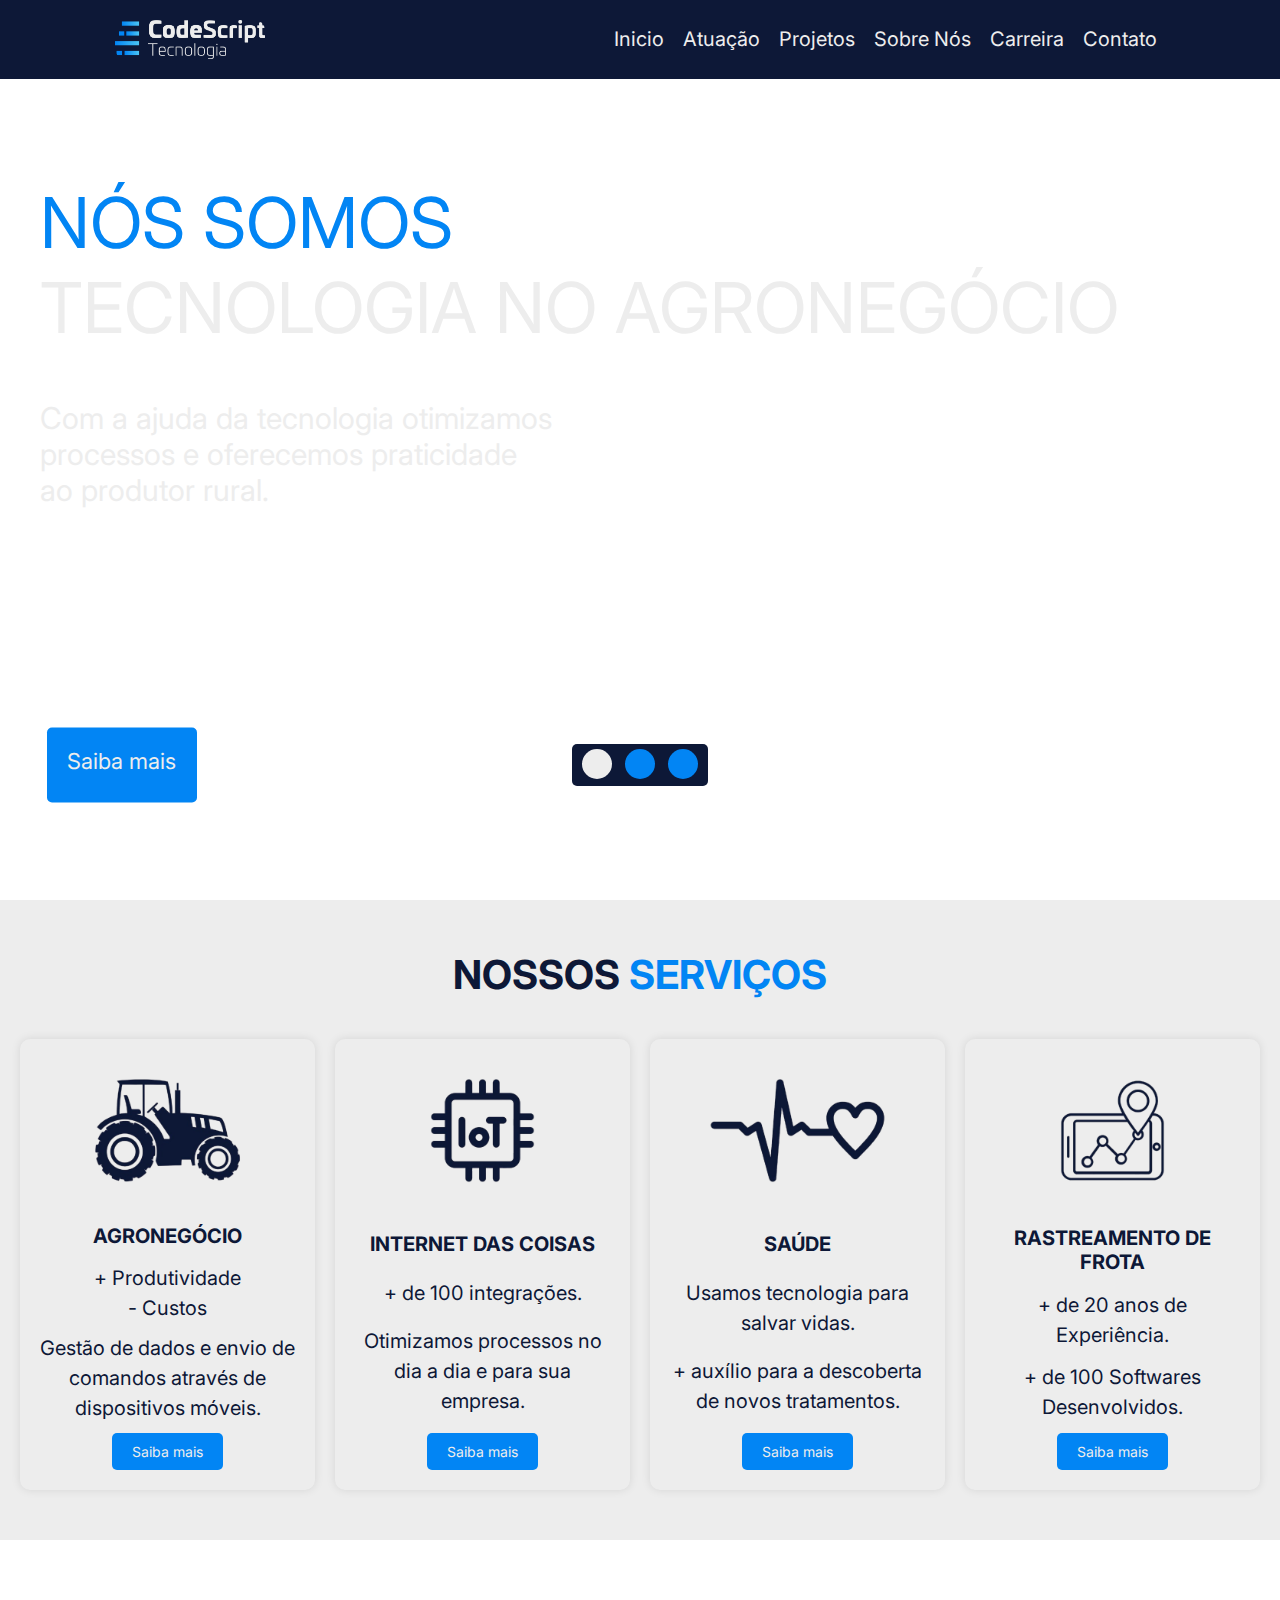
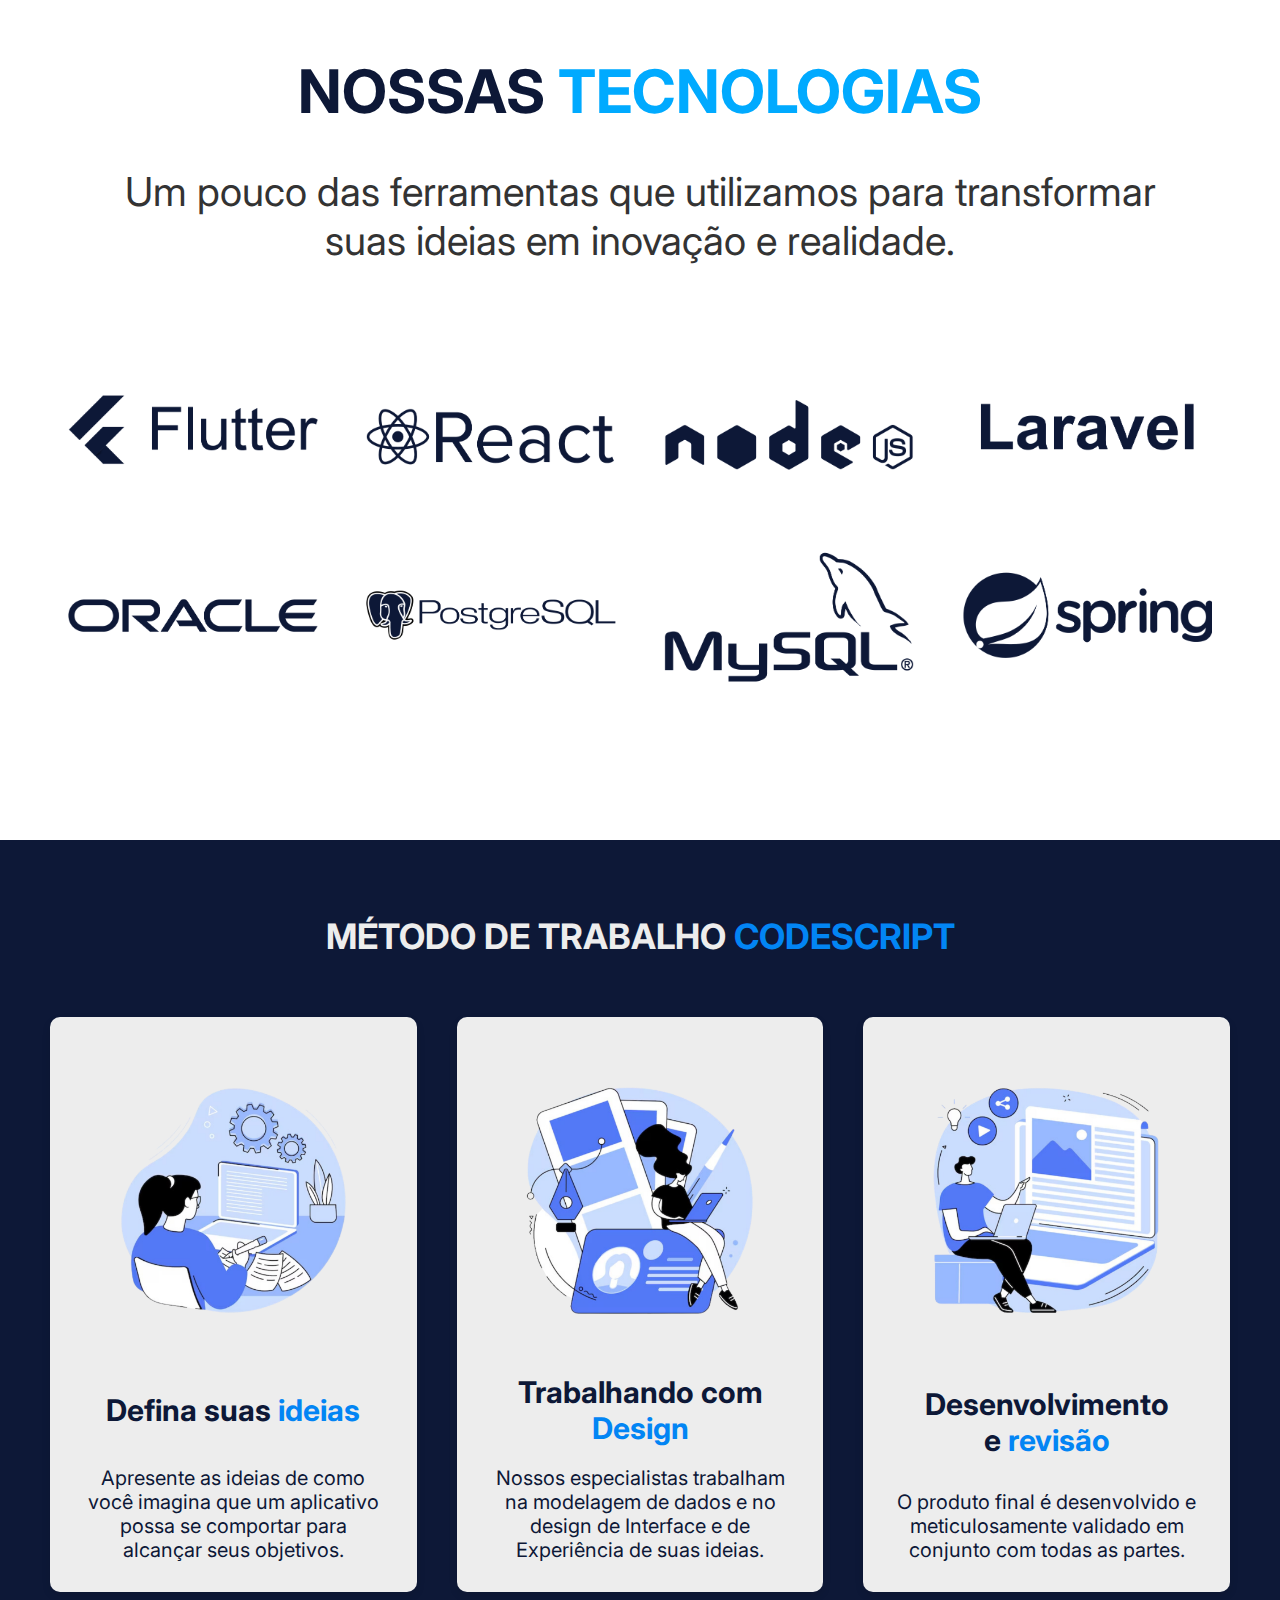
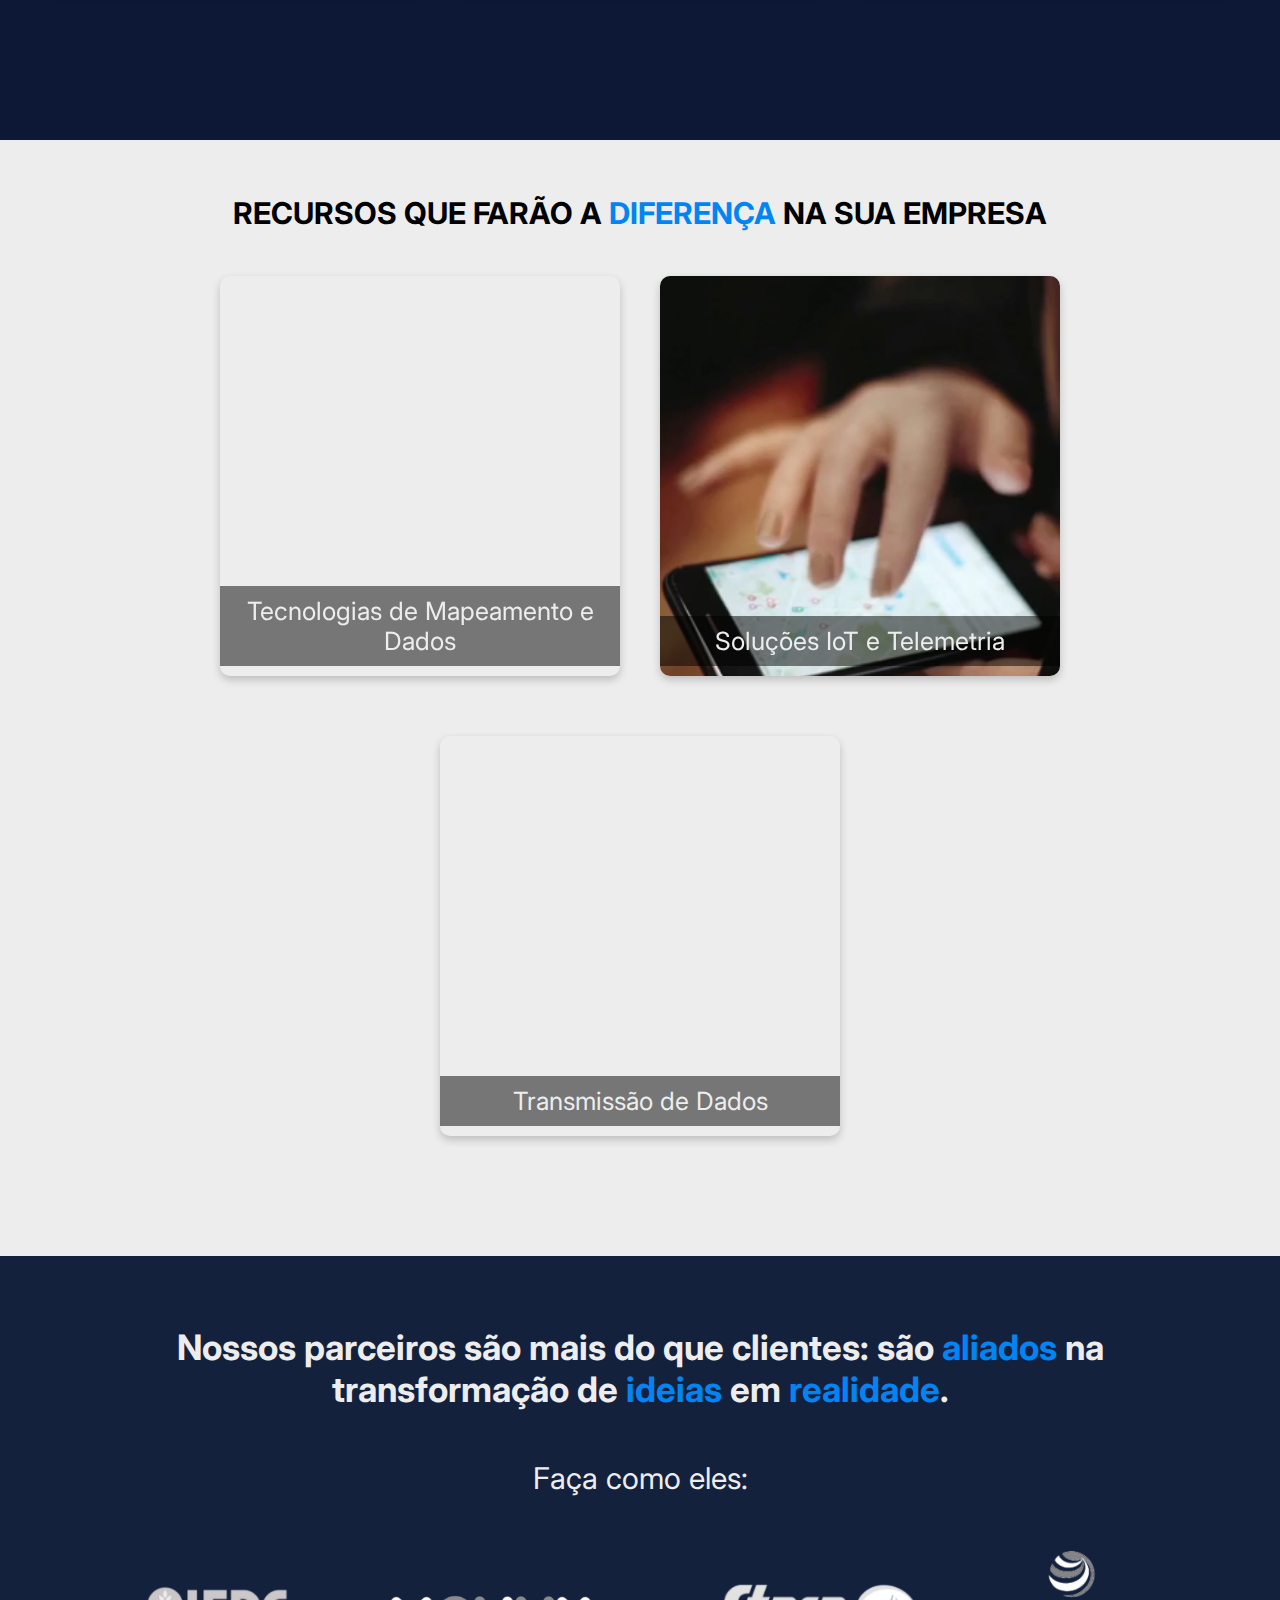
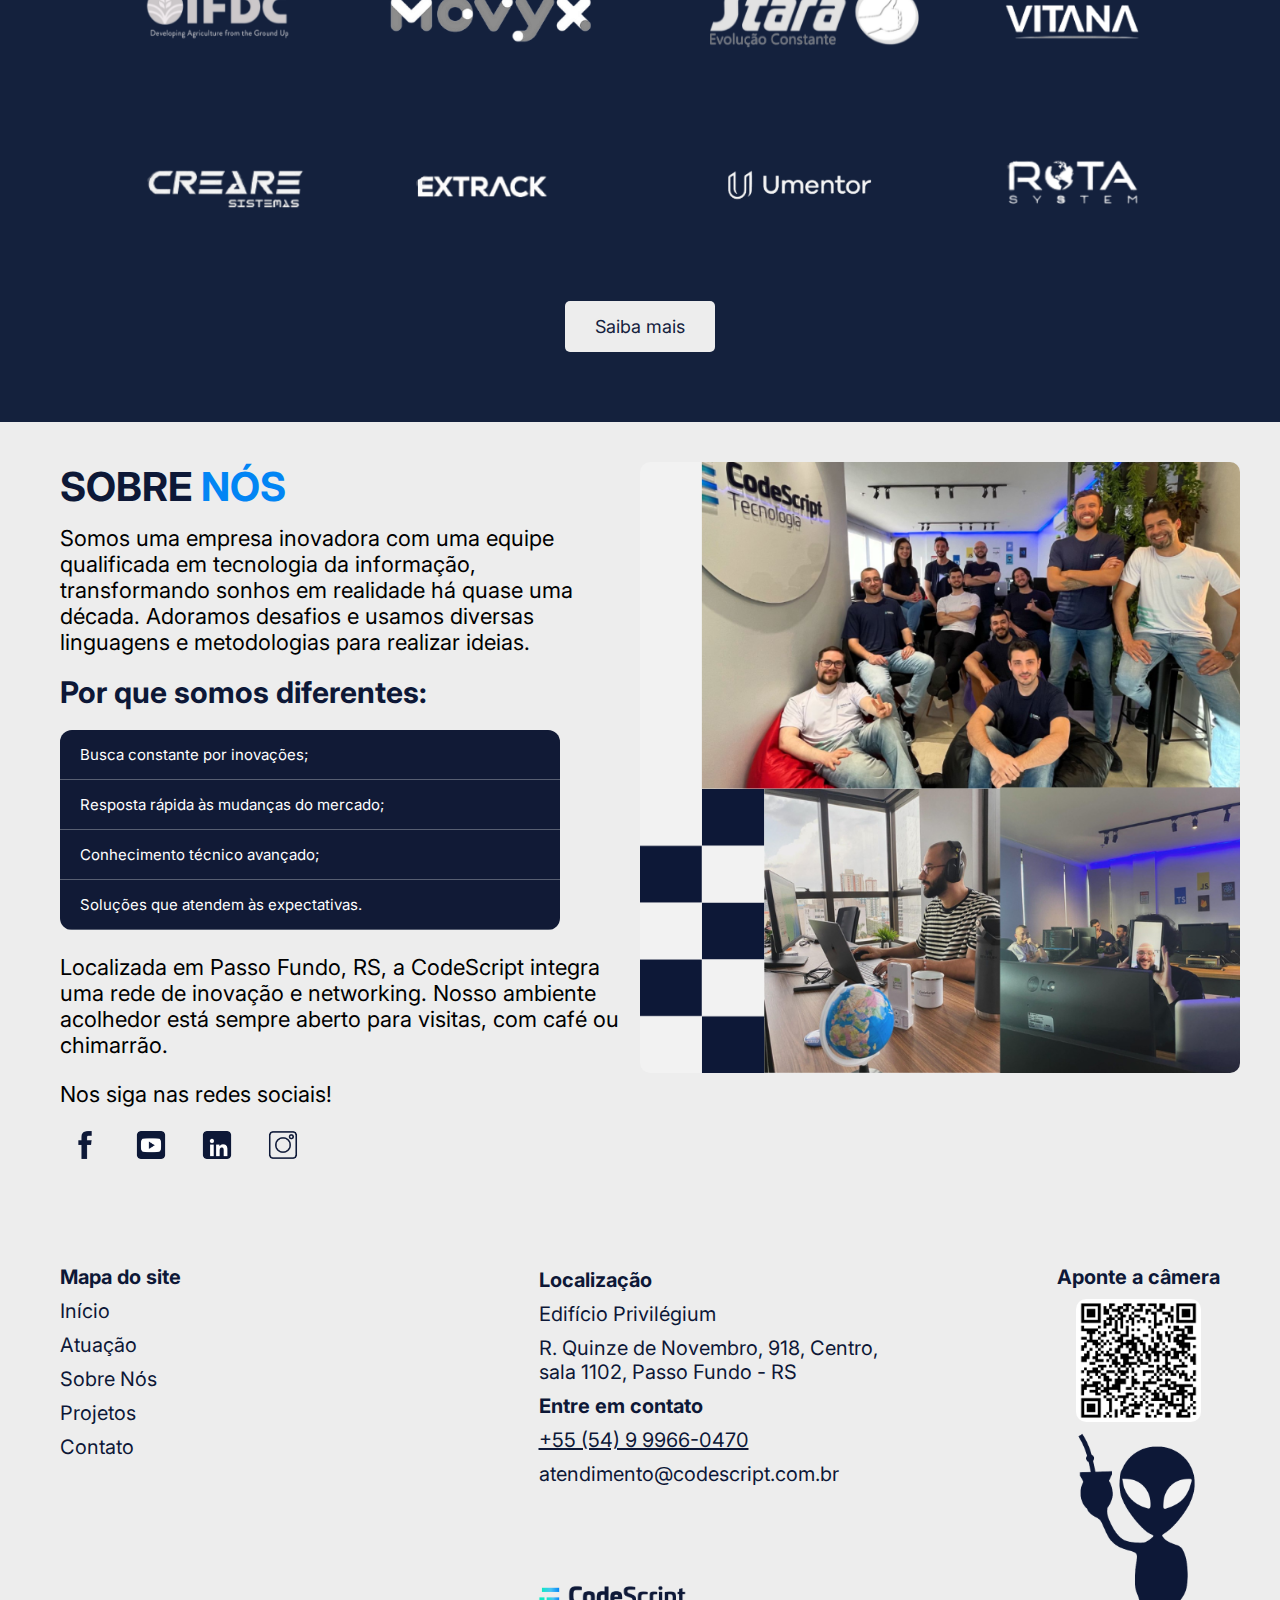
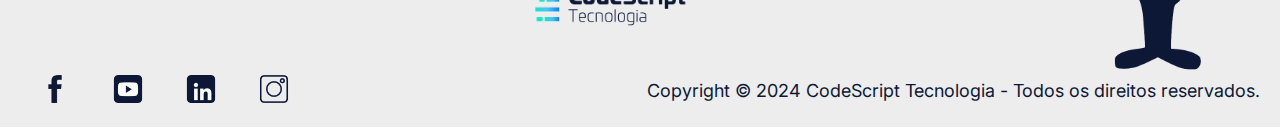
==== commit 1b86c91a: "Update index.html" ====
--- a/docs/index.html
+++ b/docs/index.html
@@ -9,6 +9,7 @@
     <link href="https://fonts.googleapis.com/css2?family=Inter:ital,opsz,wght@0,14..32,100..900;1,14..32,100..900&display=swap" rel="stylesheet">
     <meta name="description" content="Desenvolvemos softwares sob medida, soluções IoT, soluções para saúde e rastreamento de frotas em Passo Fundo/RS. Tecnologia de ponta para o seu negócio.">
     <meta name="keywords" content="empresa de software, Passo Fundo, IoT, saúde, rastreamento, soluções tecnológicas">
+    <meta name="google-site-verification" content="XqsMnIWM_l8Fm2Y6XlzIIdbbT2MFkQorjoltPsjyI-A" />
     <title>Soluções Tecnológicas e Softwares Sob Medida | CodeScript </title>
 </head>
 <body>
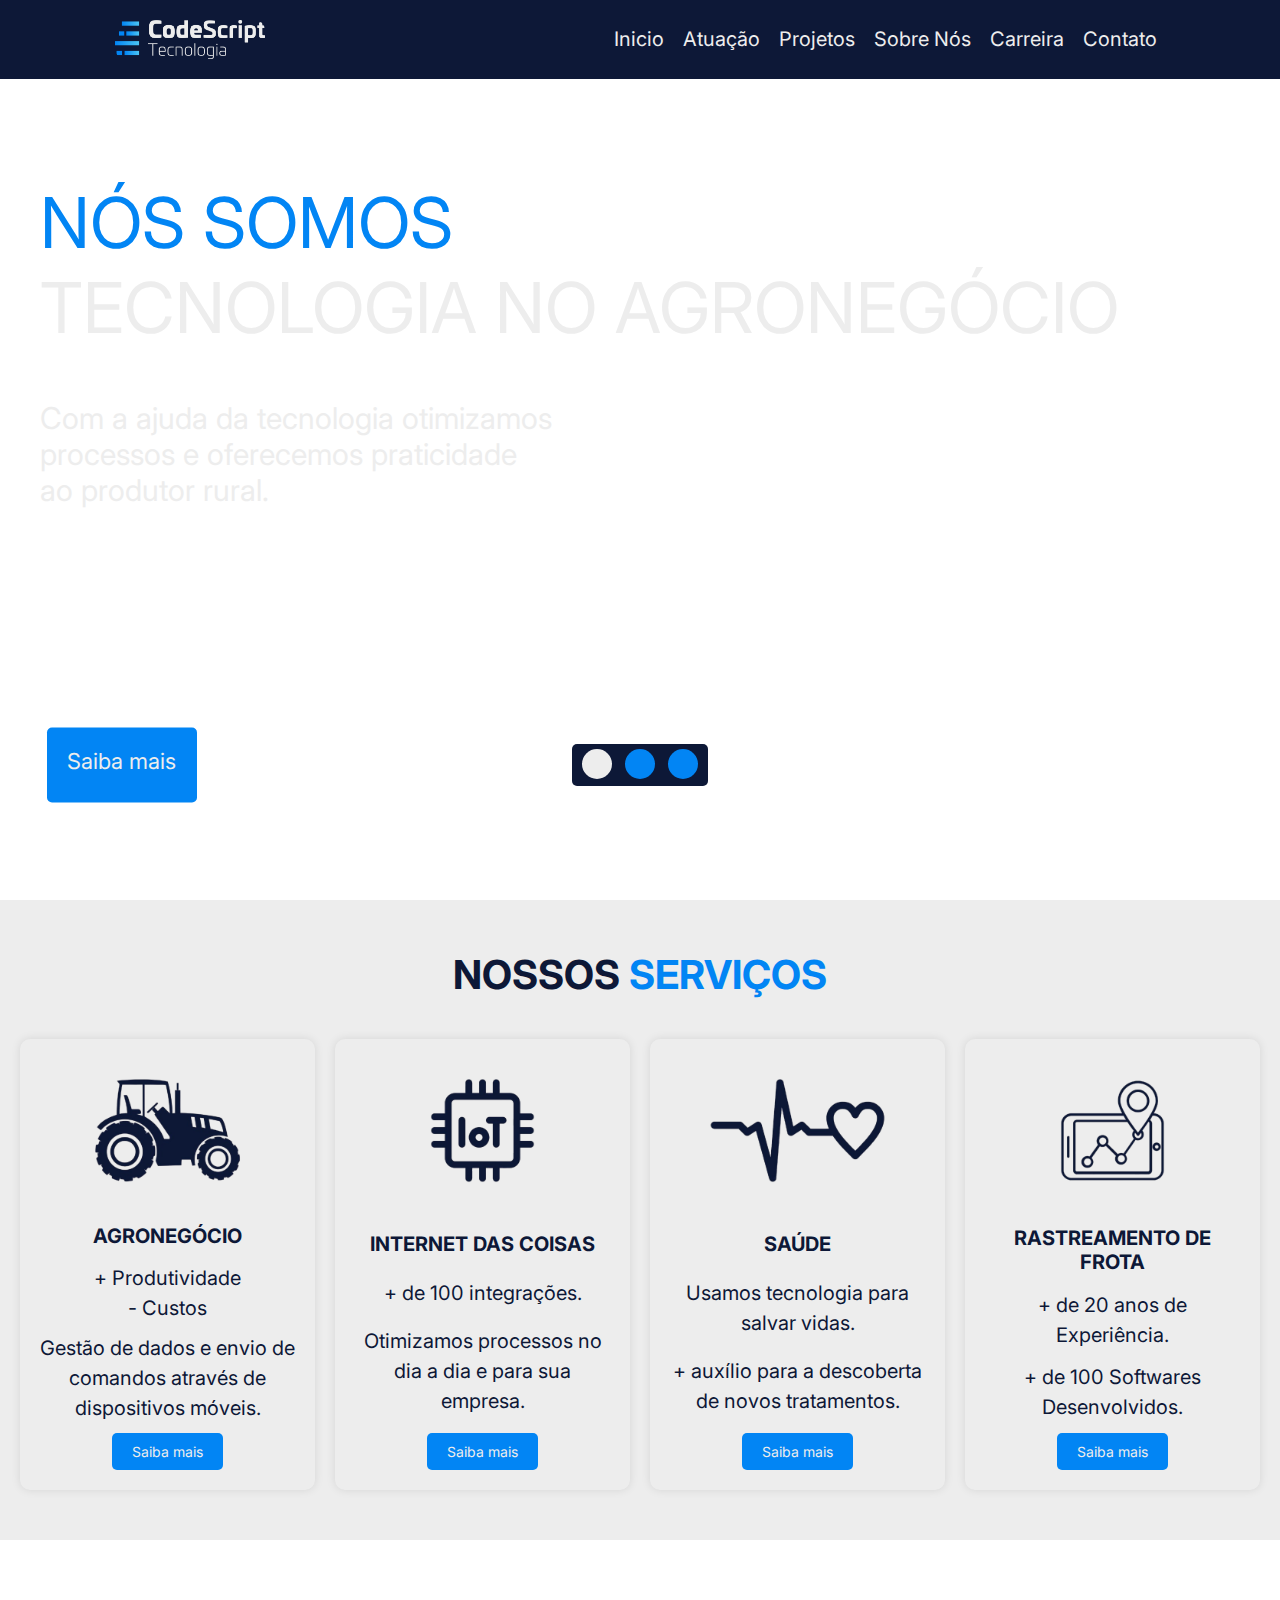
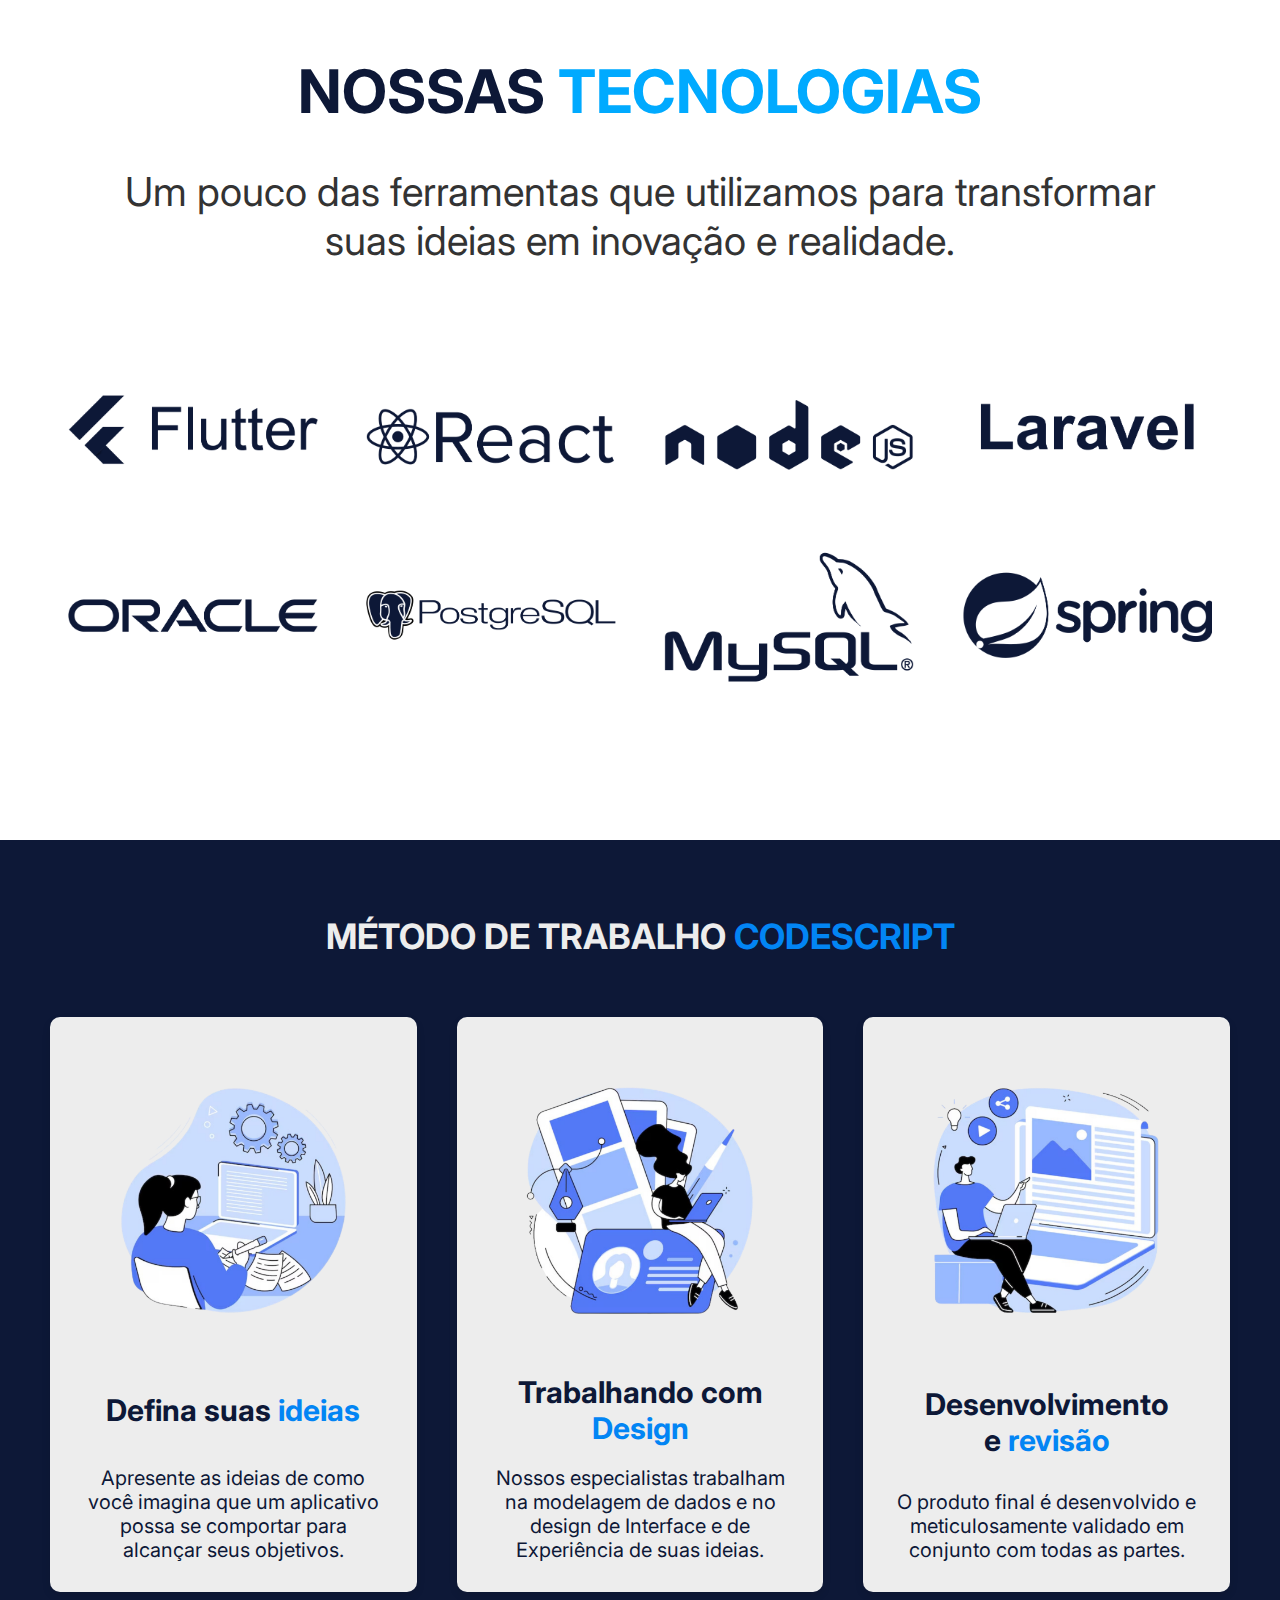
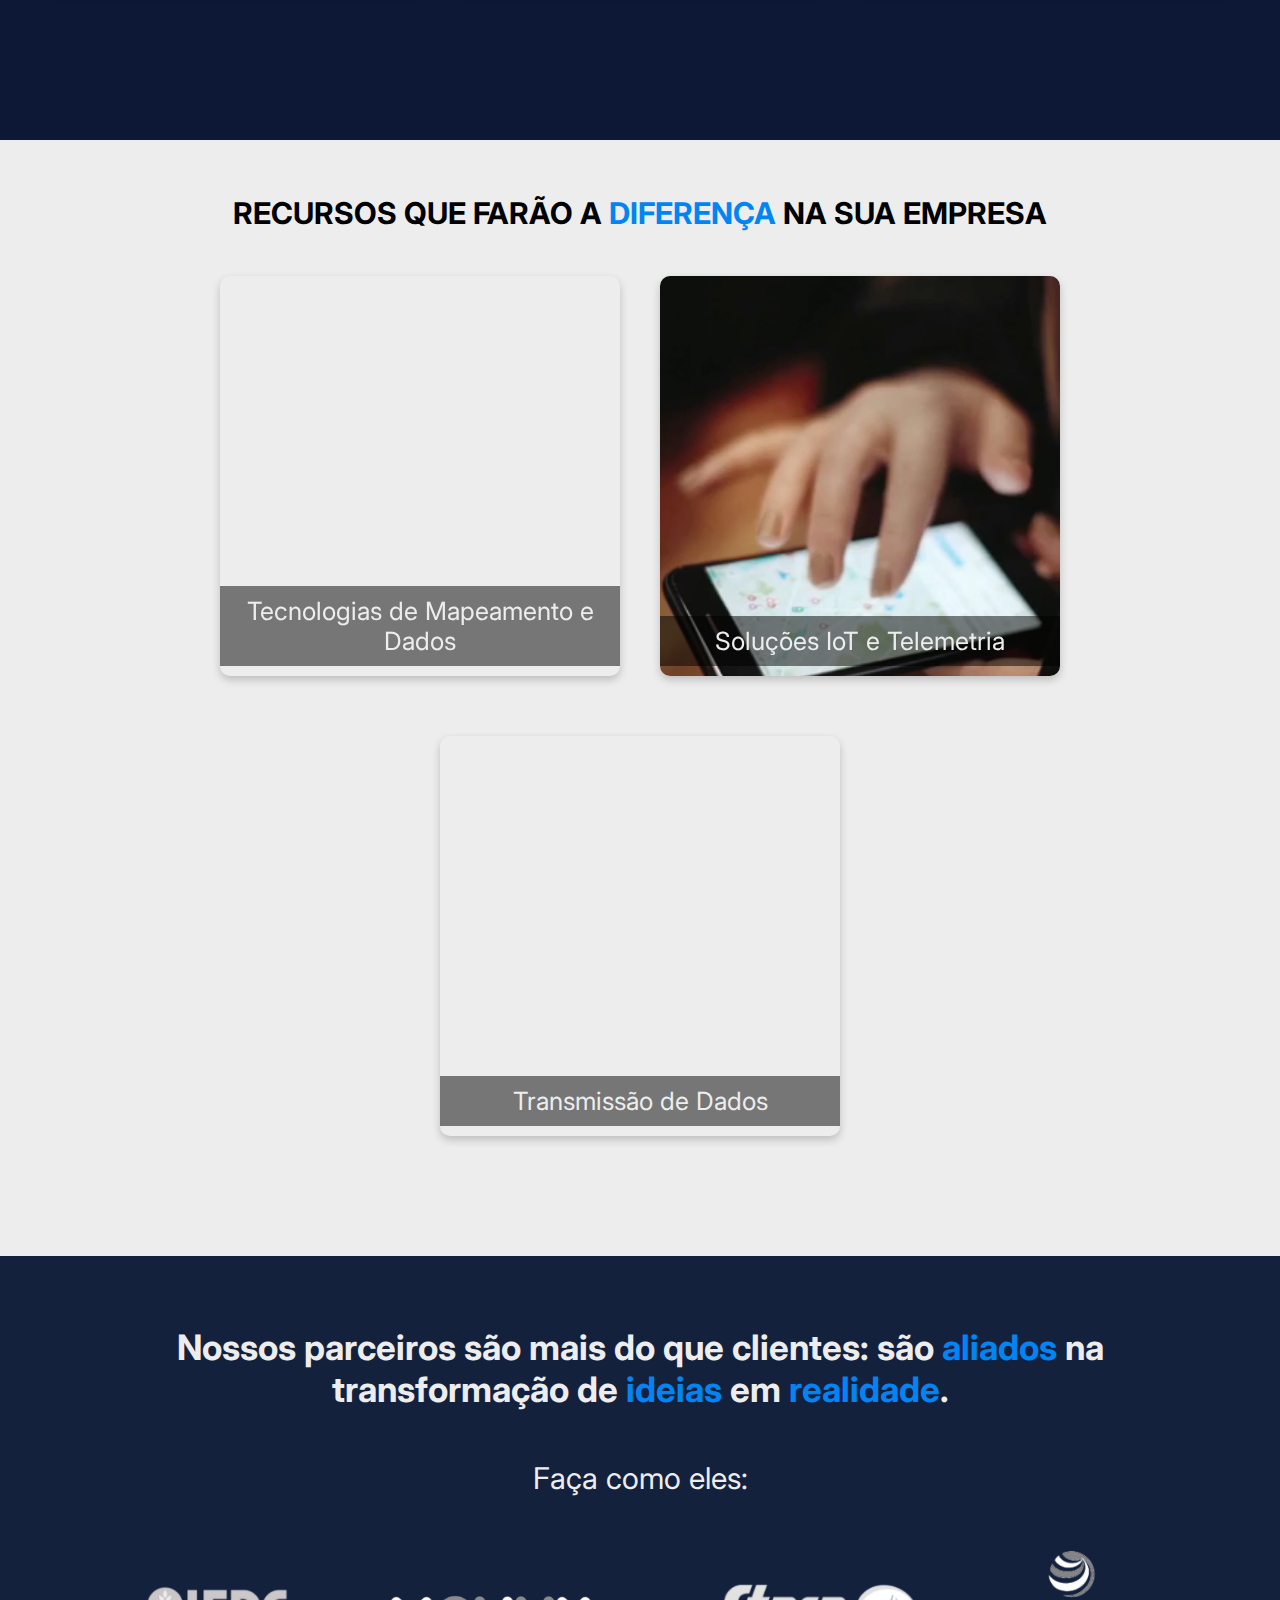
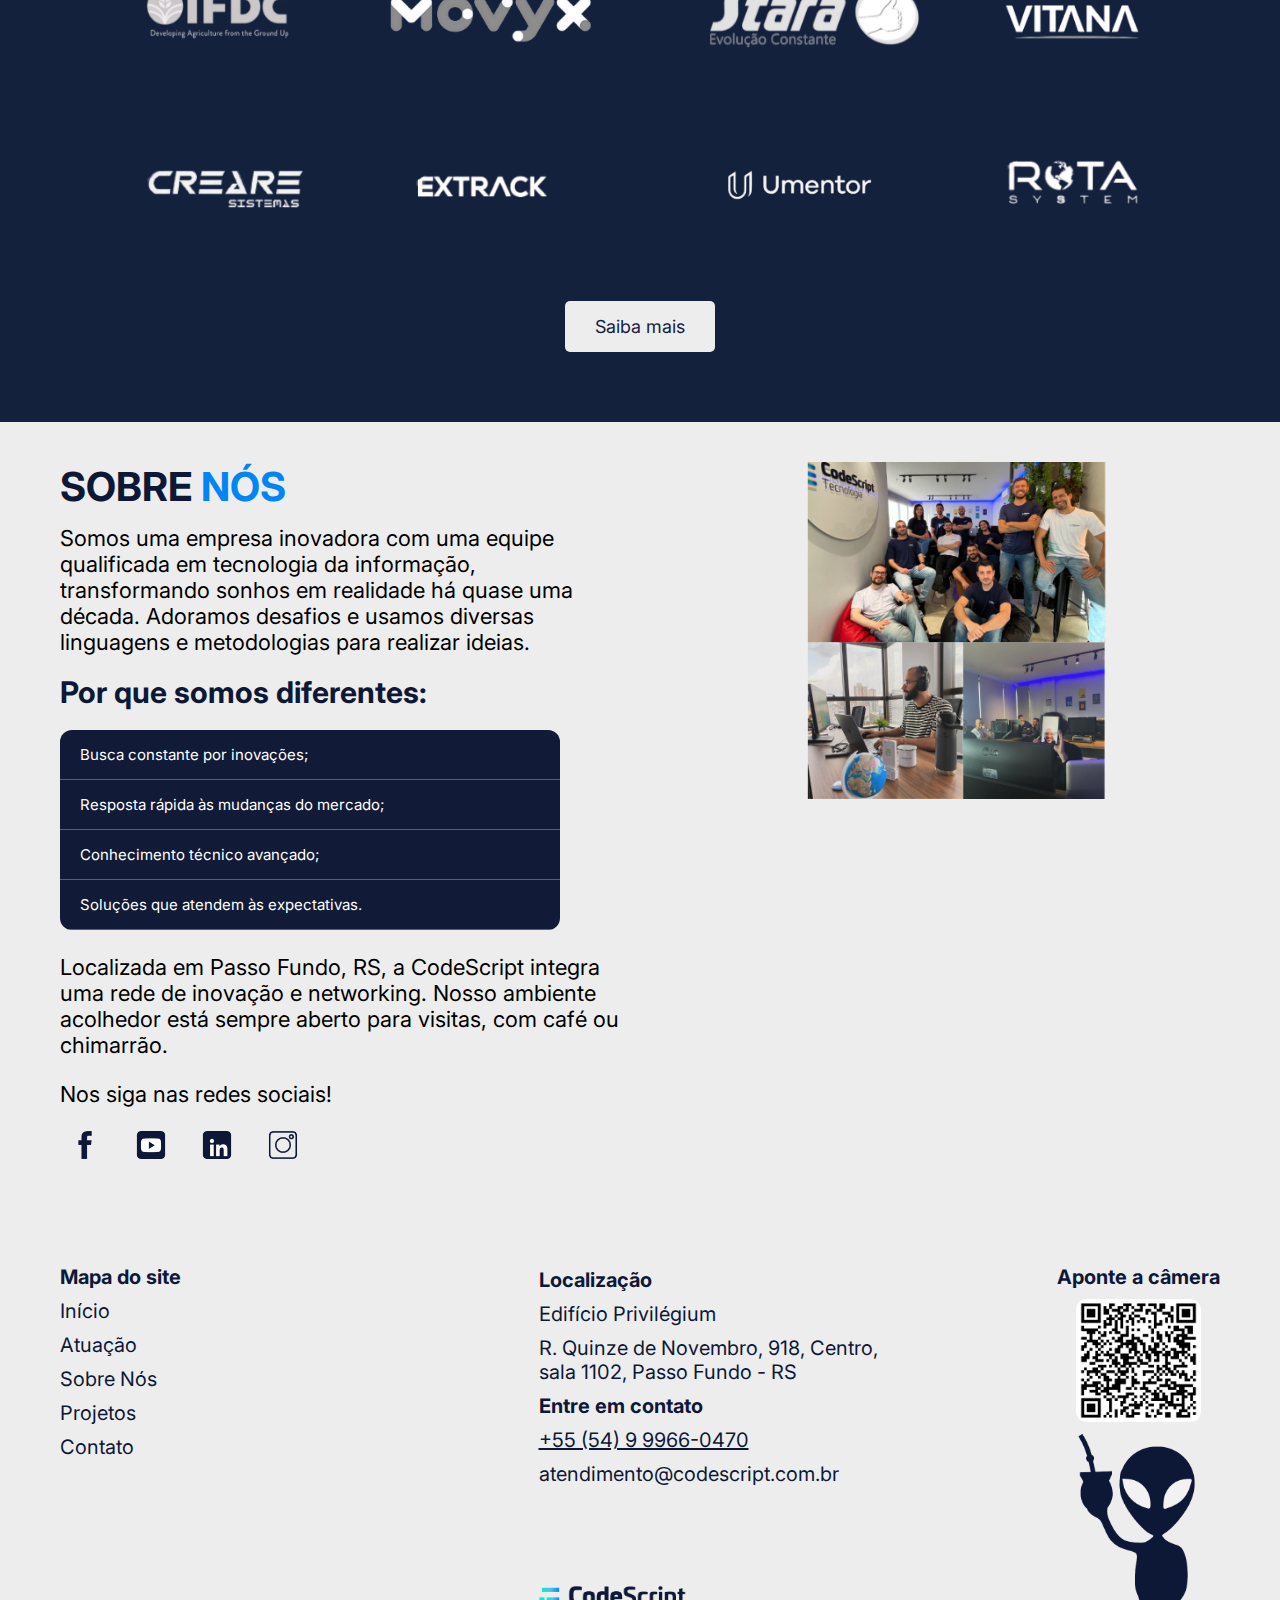
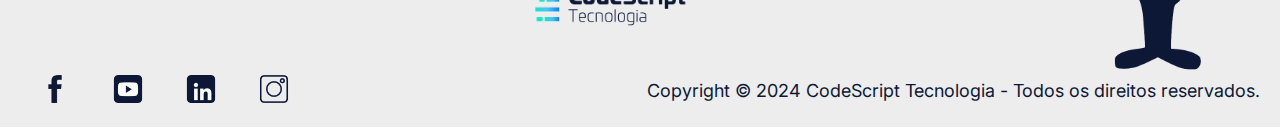
==== commit de354ca7: "Update index.html" ====
--- a/docs/index.html
+++ b/docs/index.html
@@ -56,7 +56,7 @@
                 processos e oferecemos praticidade <br> 
                 ao produtor rural.
             </div>
-            <video src="./video-agro.mp4" id="video-slider" loop autoplay muted></video>
+            <video src="docs/video-agro.mp4" id="video-slider" loop autoplay muted></video>
             <a href="agronegocio.html" class="btn">Saiba mais</a>
         </div>
 
@@ -66,7 +66,7 @@
                 Com tecnologia de ponta <br> 
                 transformamos a logística veicular e 
                 <br>potencializamos a eficiência do seu negócio. </div>
-            <video src="./video-rotas.mp4" loop autoplay muted></video>
+            <video src="docs/video-rotas.mp4" loop autoplay muted></video>
             <a href="rastreio.html" class="btn">Saiba mais</a>
         </div>
 
@@ -76,7 +76,7 @@
                 Com soluções personalizadas <br> 
                 atendemos às suas necessidades e impulsionamos seu sucesso. 
                 <br> Conheça mais sobre nós. </div>
-            <video src="./video-pc.mp4" loop autoplay muted></video>
+            <video src="docs/video-pc.mp4" loop autoplay muted></video>
             <a href="sobre nos.html" class="btn">Saiba mais</a>
         </div>
     </section>
@@ -208,7 +208,7 @@
       
       <!-- Card 3 -->
       <div class="card">
-        <video src="./dados-logistica.mp4" autoplay muted loop></video>
+        <video src="docs/dados-logistica.mp4" autoplay muted loop></video>
         <div class="title">Transmissão de Dados</div>
         <div class="hover-text">Soluções de mapeamento e gestão de dados para otimizar processos e gerar insights valiosos.</div>
       </div>
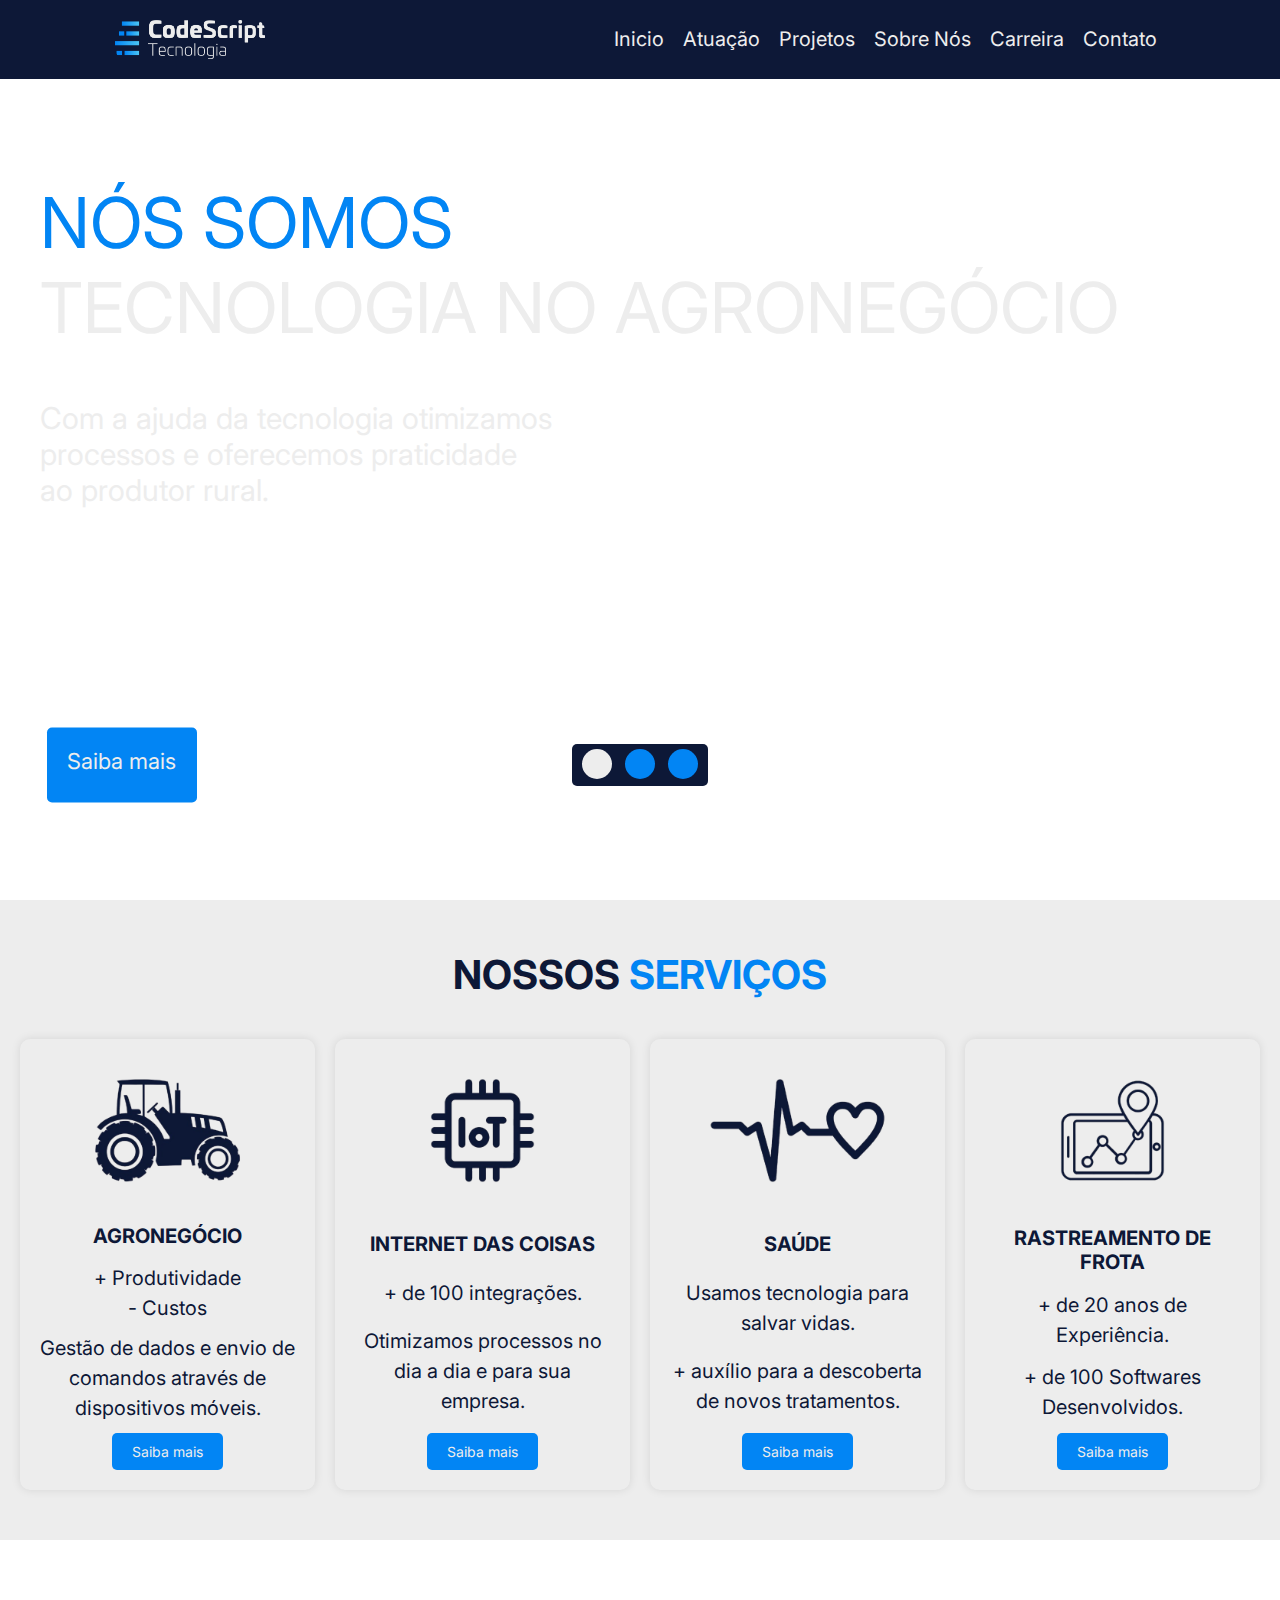
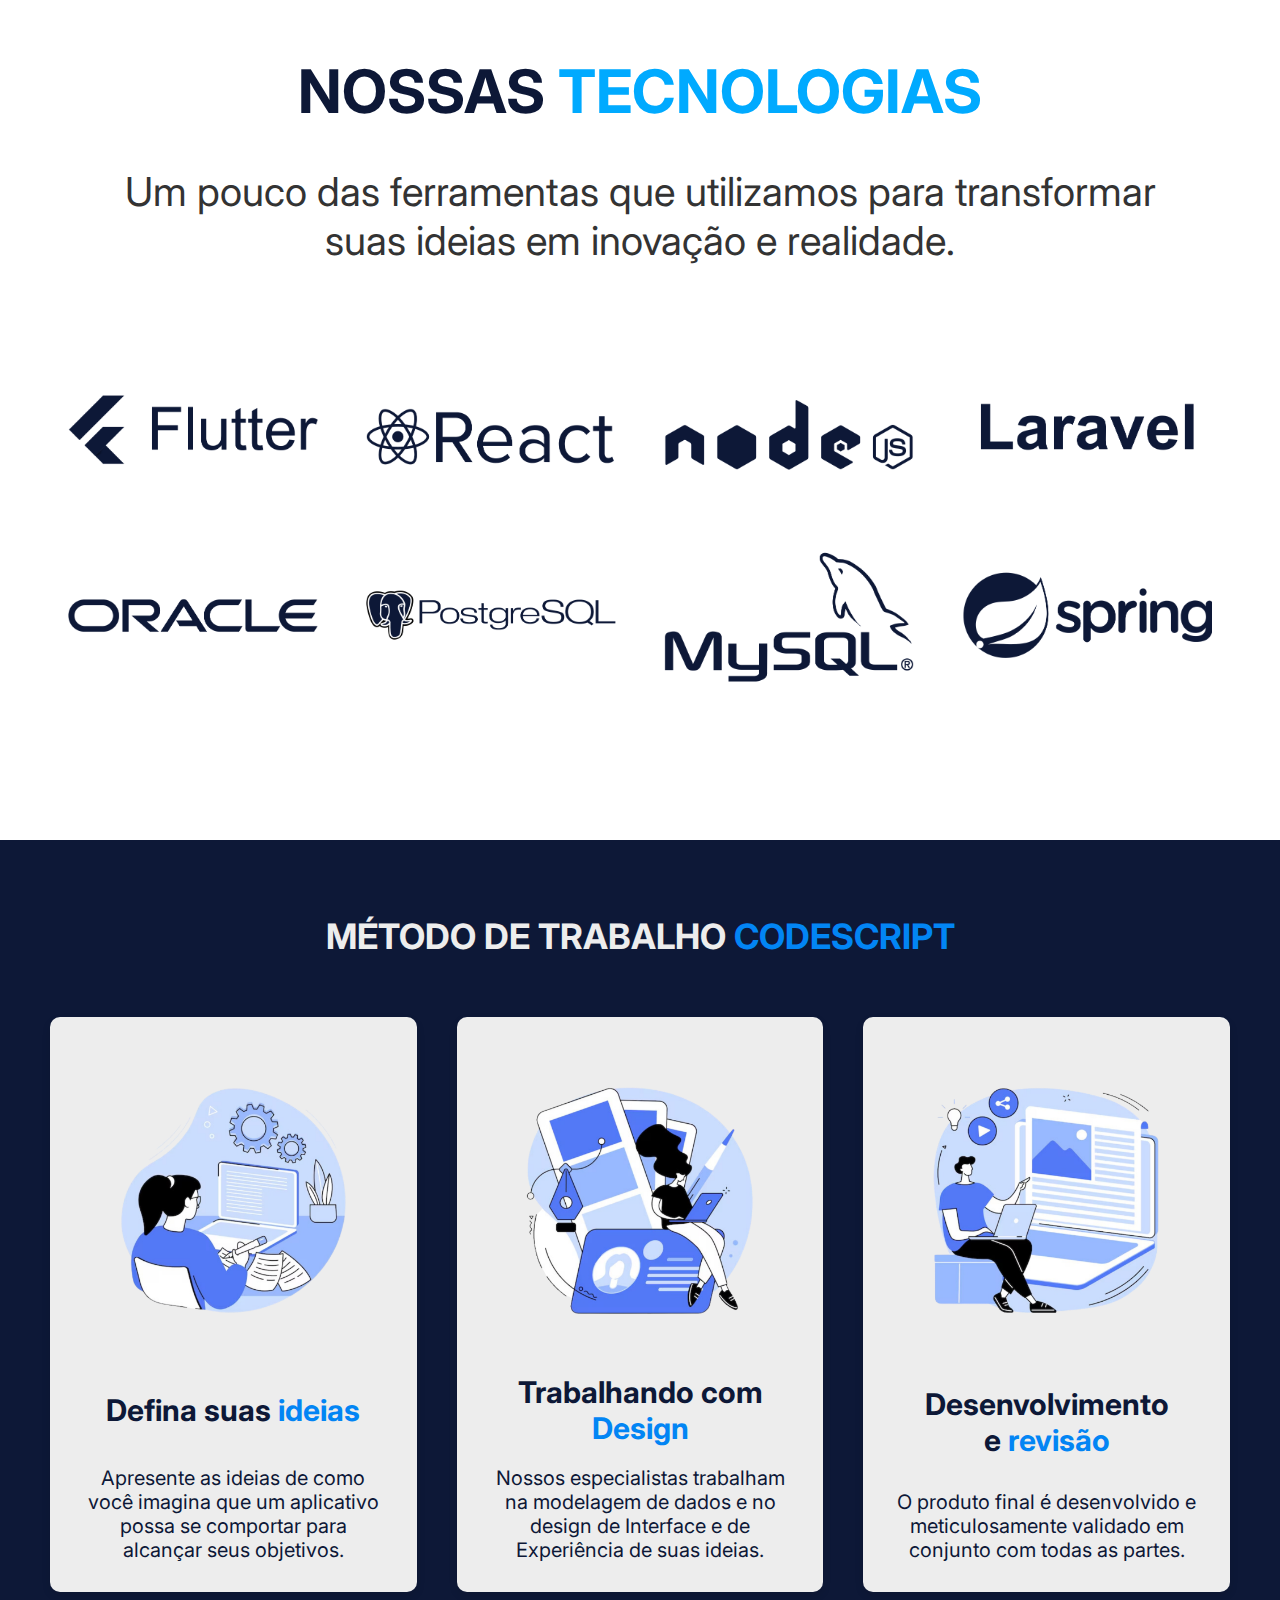
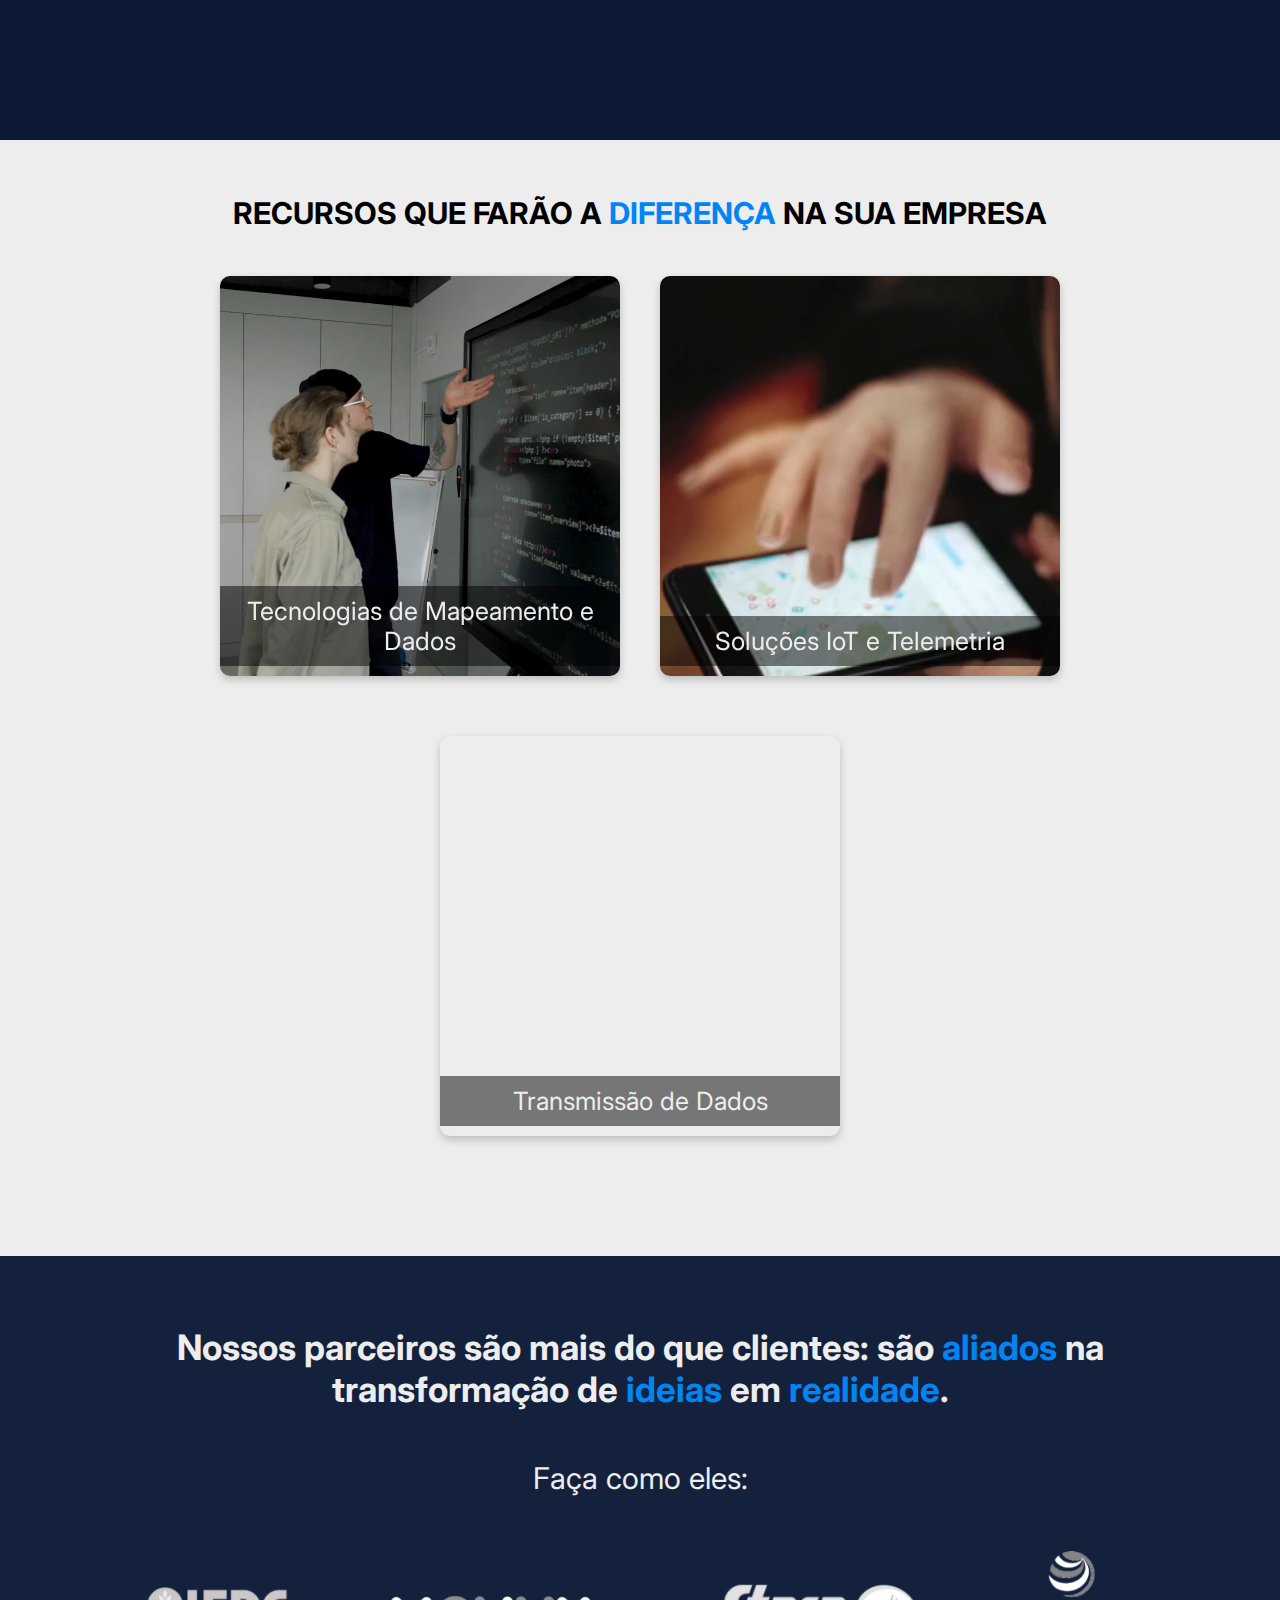
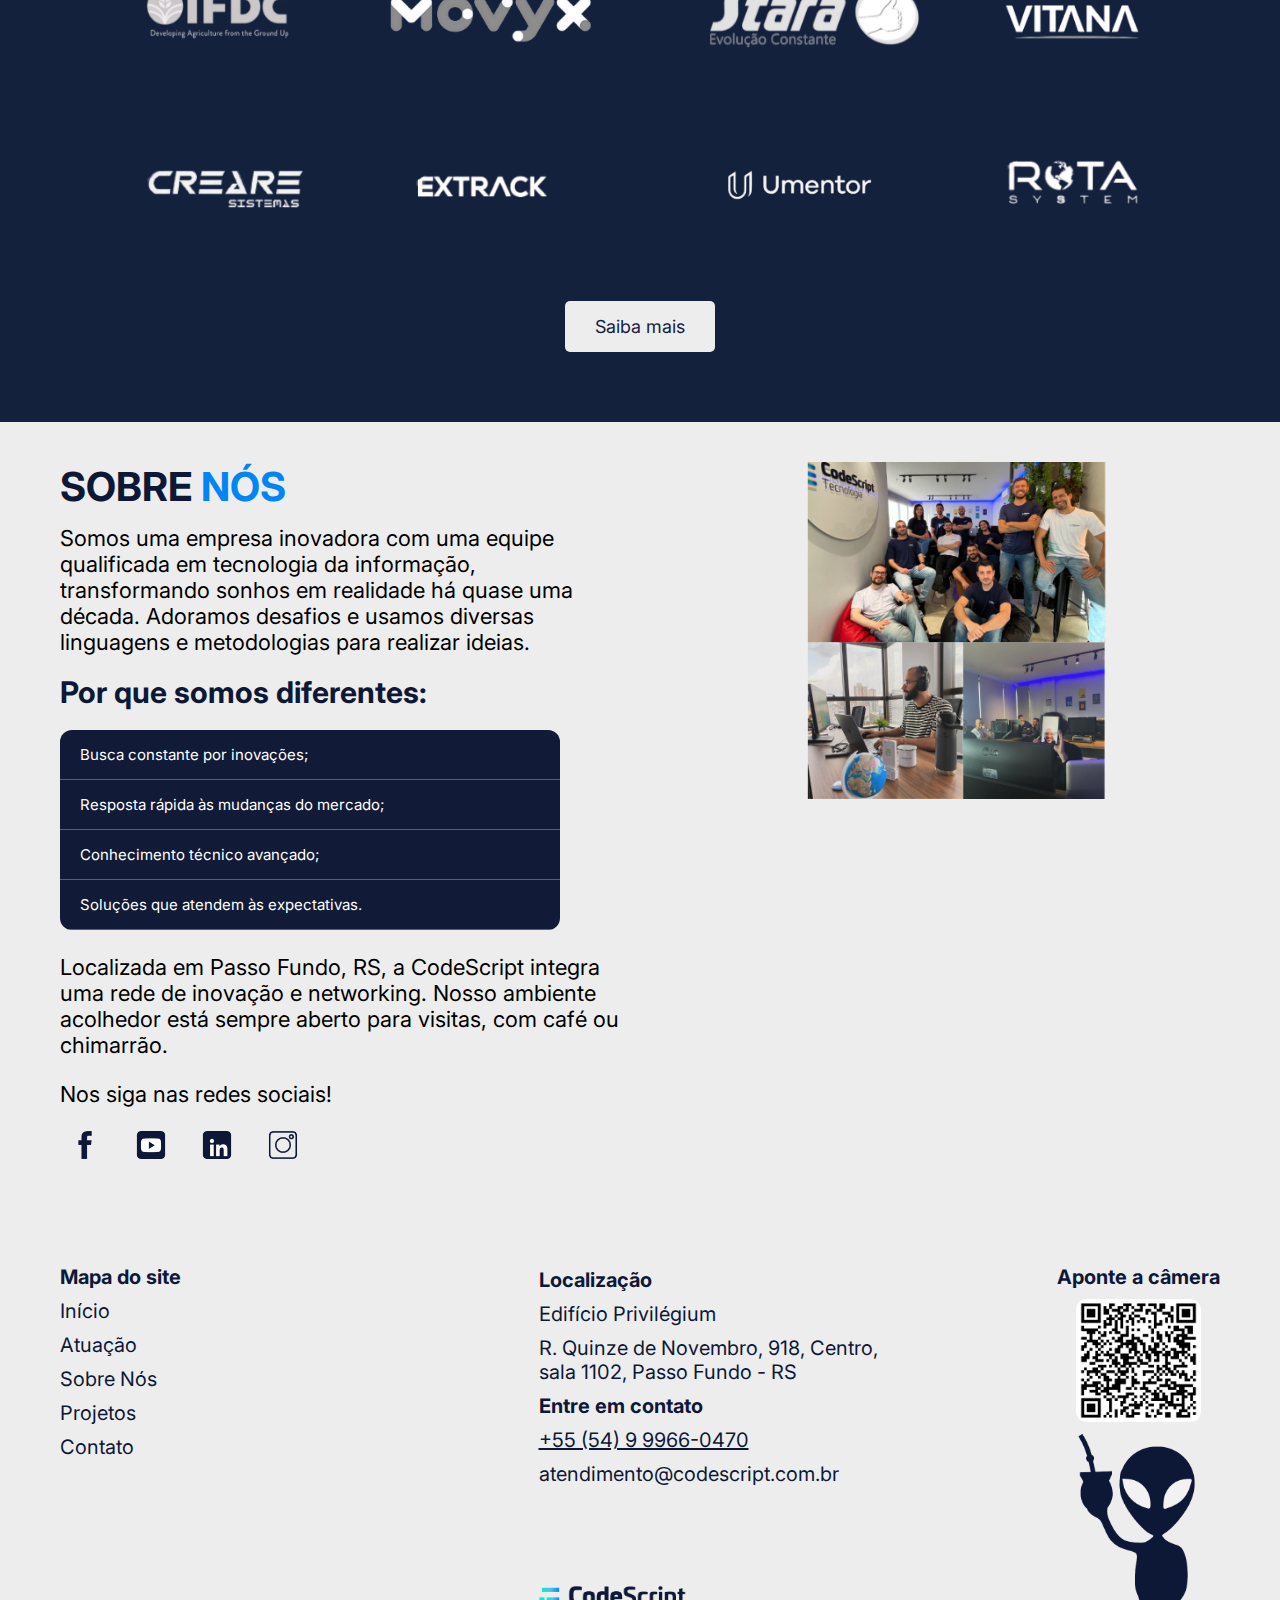
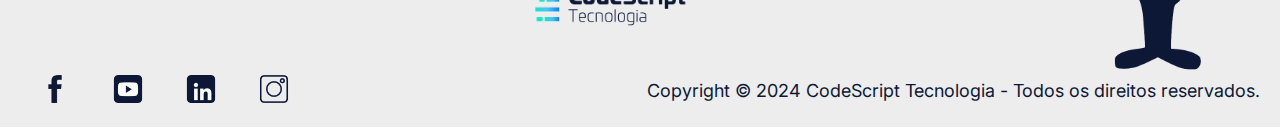
==== commit ed015593: "Update index.html" ====
--- a/docs/index.html
+++ b/docs/index.html
@@ -56,7 +56,7 @@
                 processos e oferecemos praticidade <br> 
                 ao produtor rural.
             </div>
-            <video src="docs/video-agro.mp4" id="video-slider" loop autoplay muted></video>
+            <video src="./video-agro.mp4" id="video-slider" loop autoplay muted></video>
             <a href="agronegocio.html" class="btn">Saiba mais</a>
         </div>
 
@@ -66,7 +66,7 @@
                 Com tecnologia de ponta <br> 
                 transformamos a logística veicular e 
                 <br>potencializamos a eficiência do seu negócio. </div>
-            <video src="docs/video-rotas.mp4" loop autoplay muted></video>
+            <video src="./video-rotas.mp4" loop autoplay muted></video>
             <a href="rastreio.html" class="btn">Saiba mais</a>
         </div>
 
@@ -76,7 +76,7 @@
                 Com soluções personalizadas <br> 
                 atendemos às suas necessidades e impulsionamos seu sucesso. 
                 <br> Conheça mais sobre nós. </div>
-            <video src="docs/video-pc.mp4" loop autoplay muted></video>
+            <video src="./video-pc.mp4" loop autoplay muted></video>
             <a href="sobre nos.html" class="btn">Saiba mais</a>
         </div>
     </section>
@@ -208,7 +208,7 @@
       
       <!-- Card 3 -->
       <div class="card">
-        <video src="docs/dados-logistica.mp4" autoplay muted loop></video>
+        <video src="./dados-logistica.mp4" autoplay muted loop></video>
         <div class="title">Transmissão de Dados</div>
         <div class="hover-text">Soluções de mapeamento e gestão de dados para otimizar processos e gerar insights valiosos.</div>
       </div>
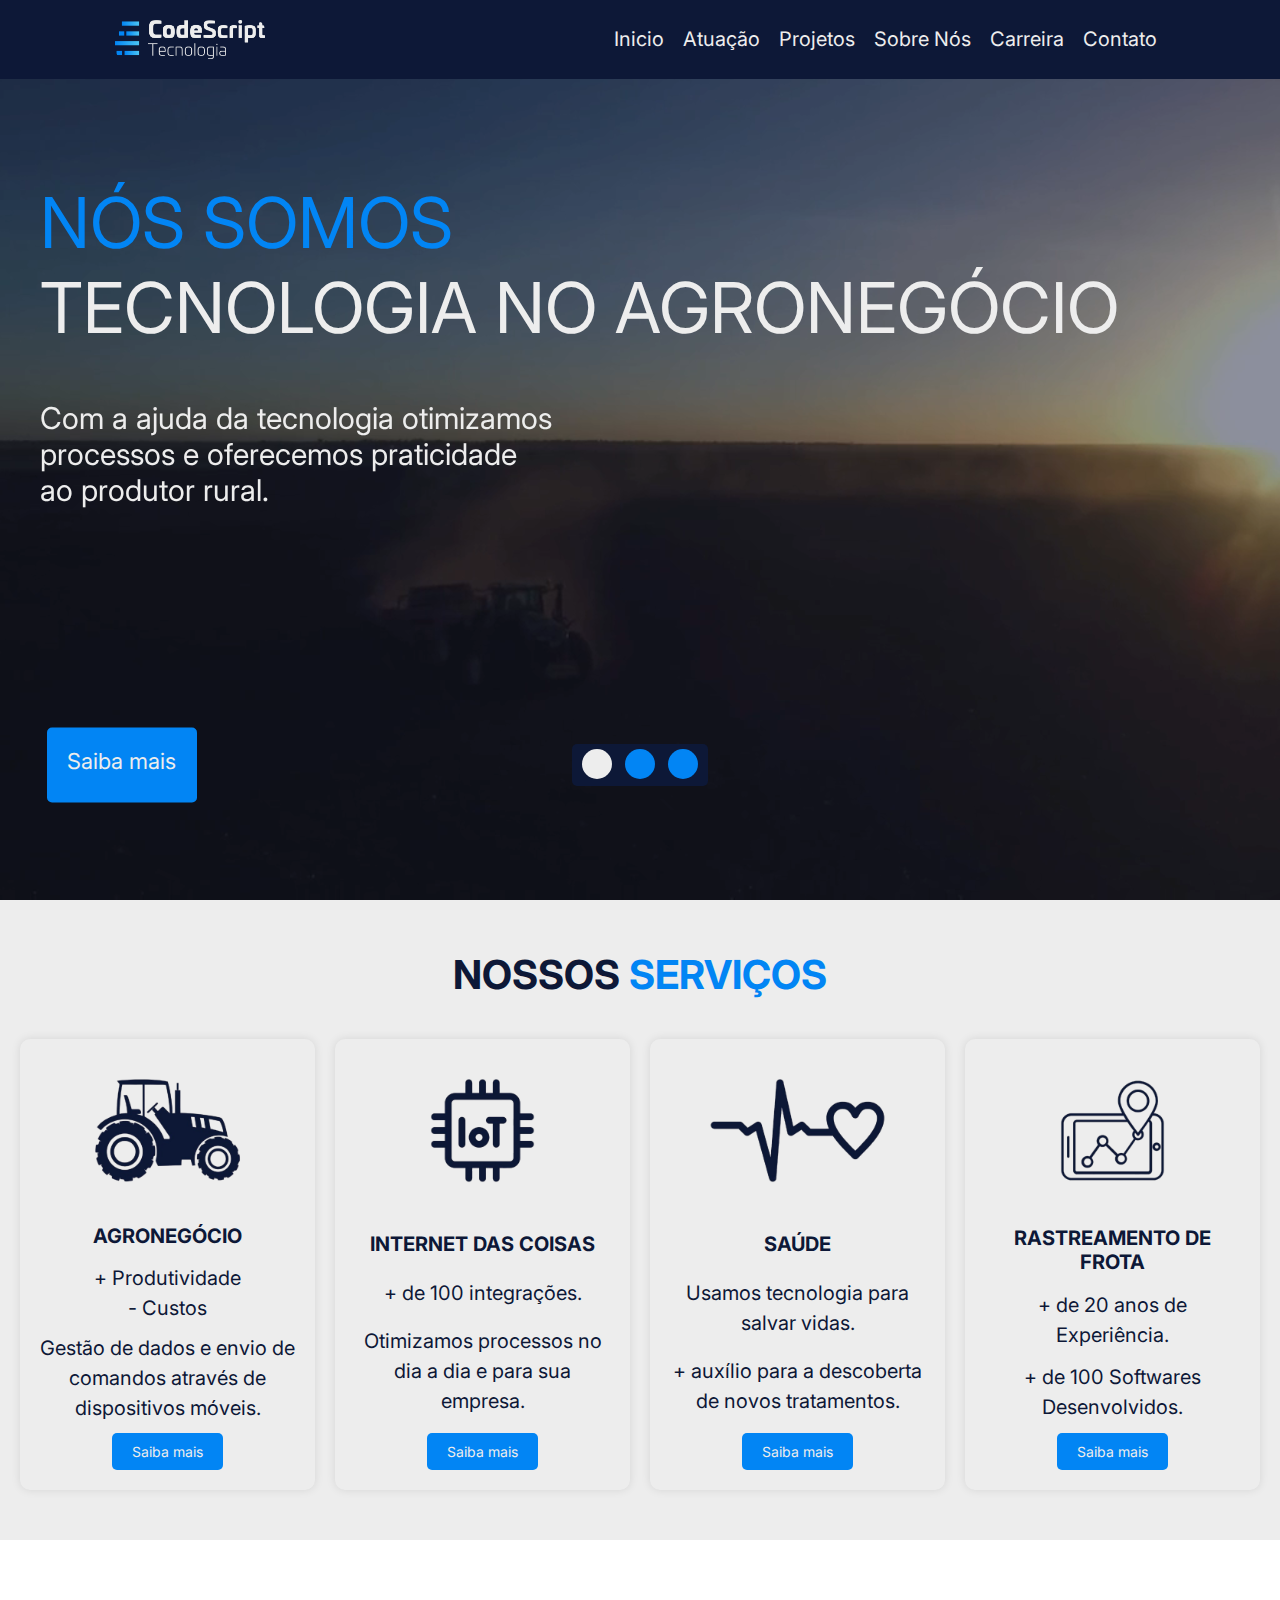
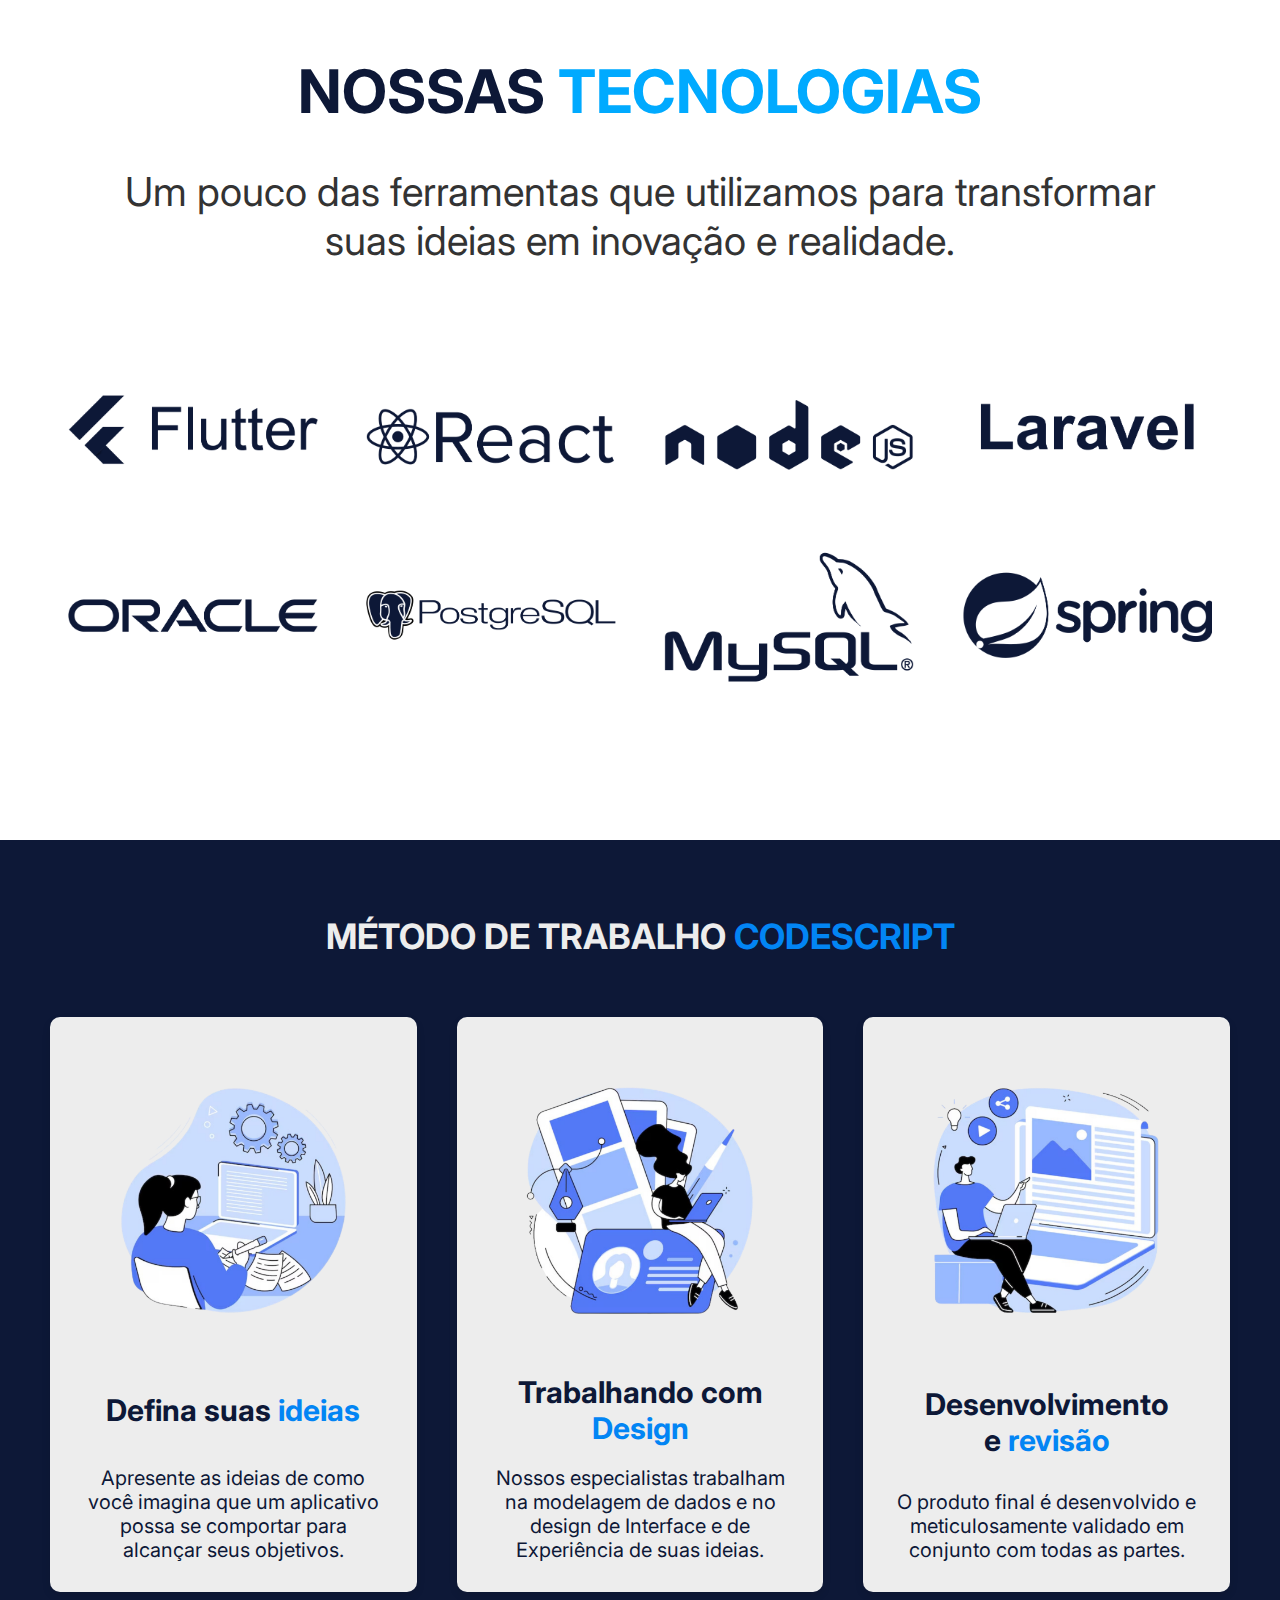
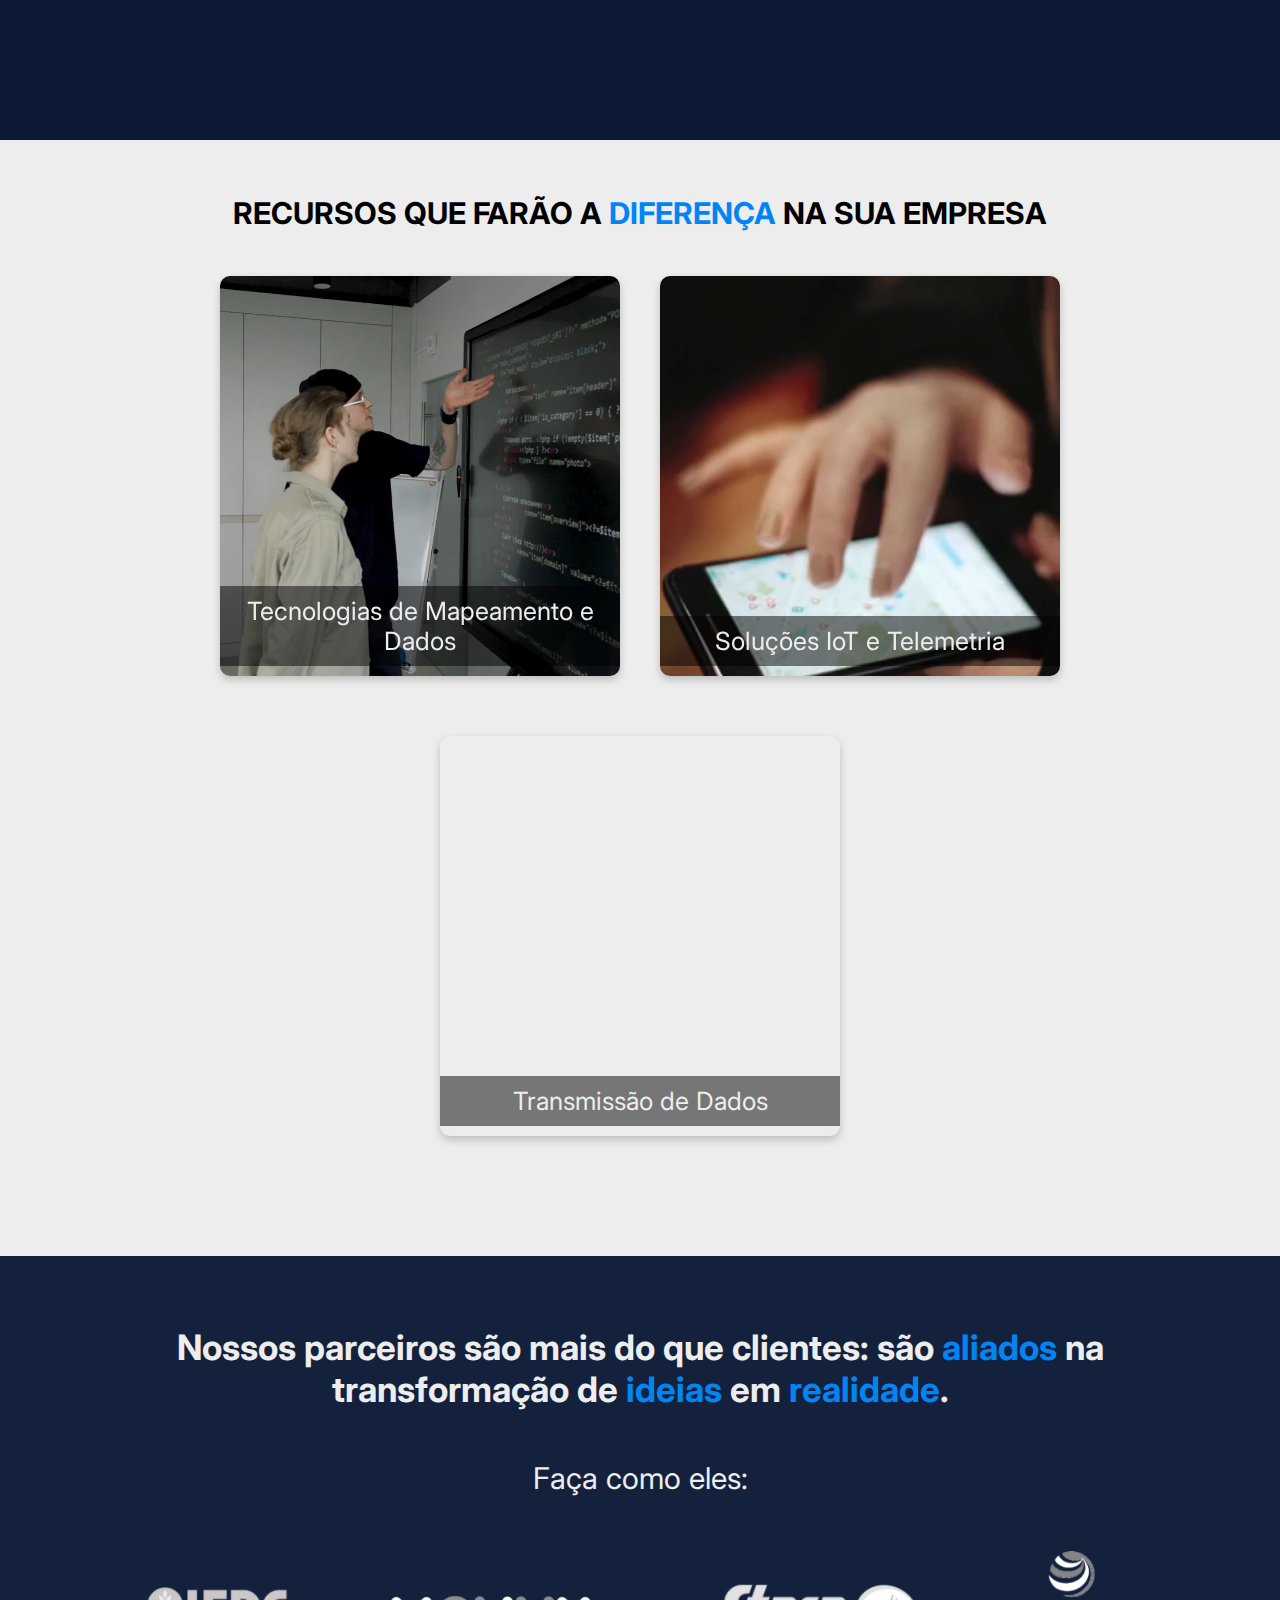
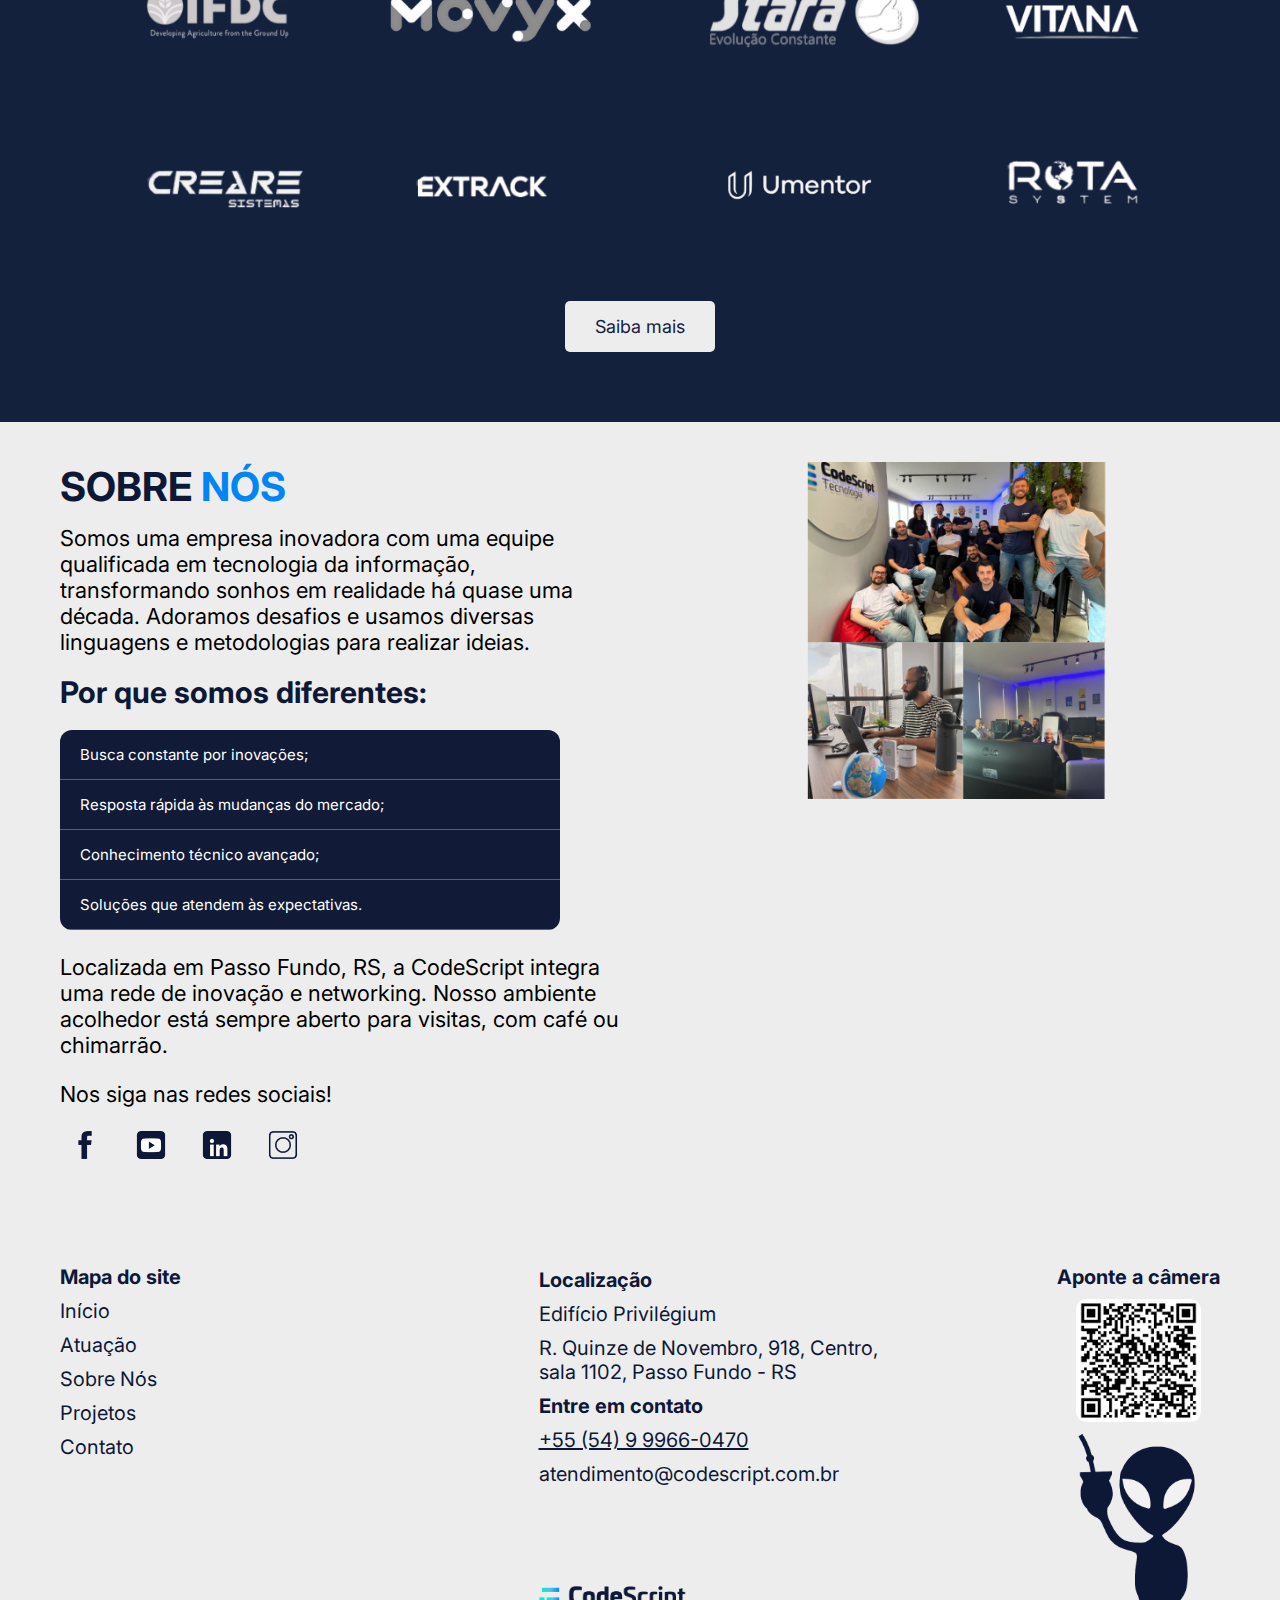
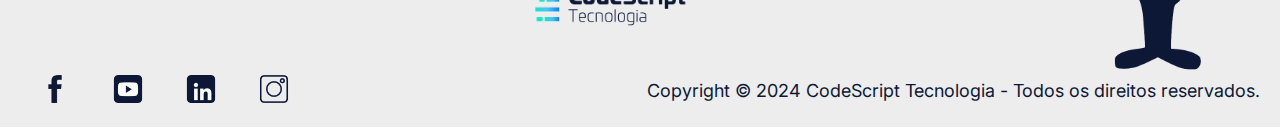
==== commit 9ed33c0d: "Update index.html" ====
--- a/docs/index.html
+++ b/docs/index.html
@@ -89,7 +89,7 @@
         <div class="container">
             <div class="servico">
                 <div class="icone">
-                    <img src="./trator.png" alt="Agronegócio">
+                    <img src="./trator.png" alt="Agronegocio">
                 </div>
                 <h2>AGRONEGÓCIO</h2>
                 <p>+ Produtividade <br> - Custos</p>
